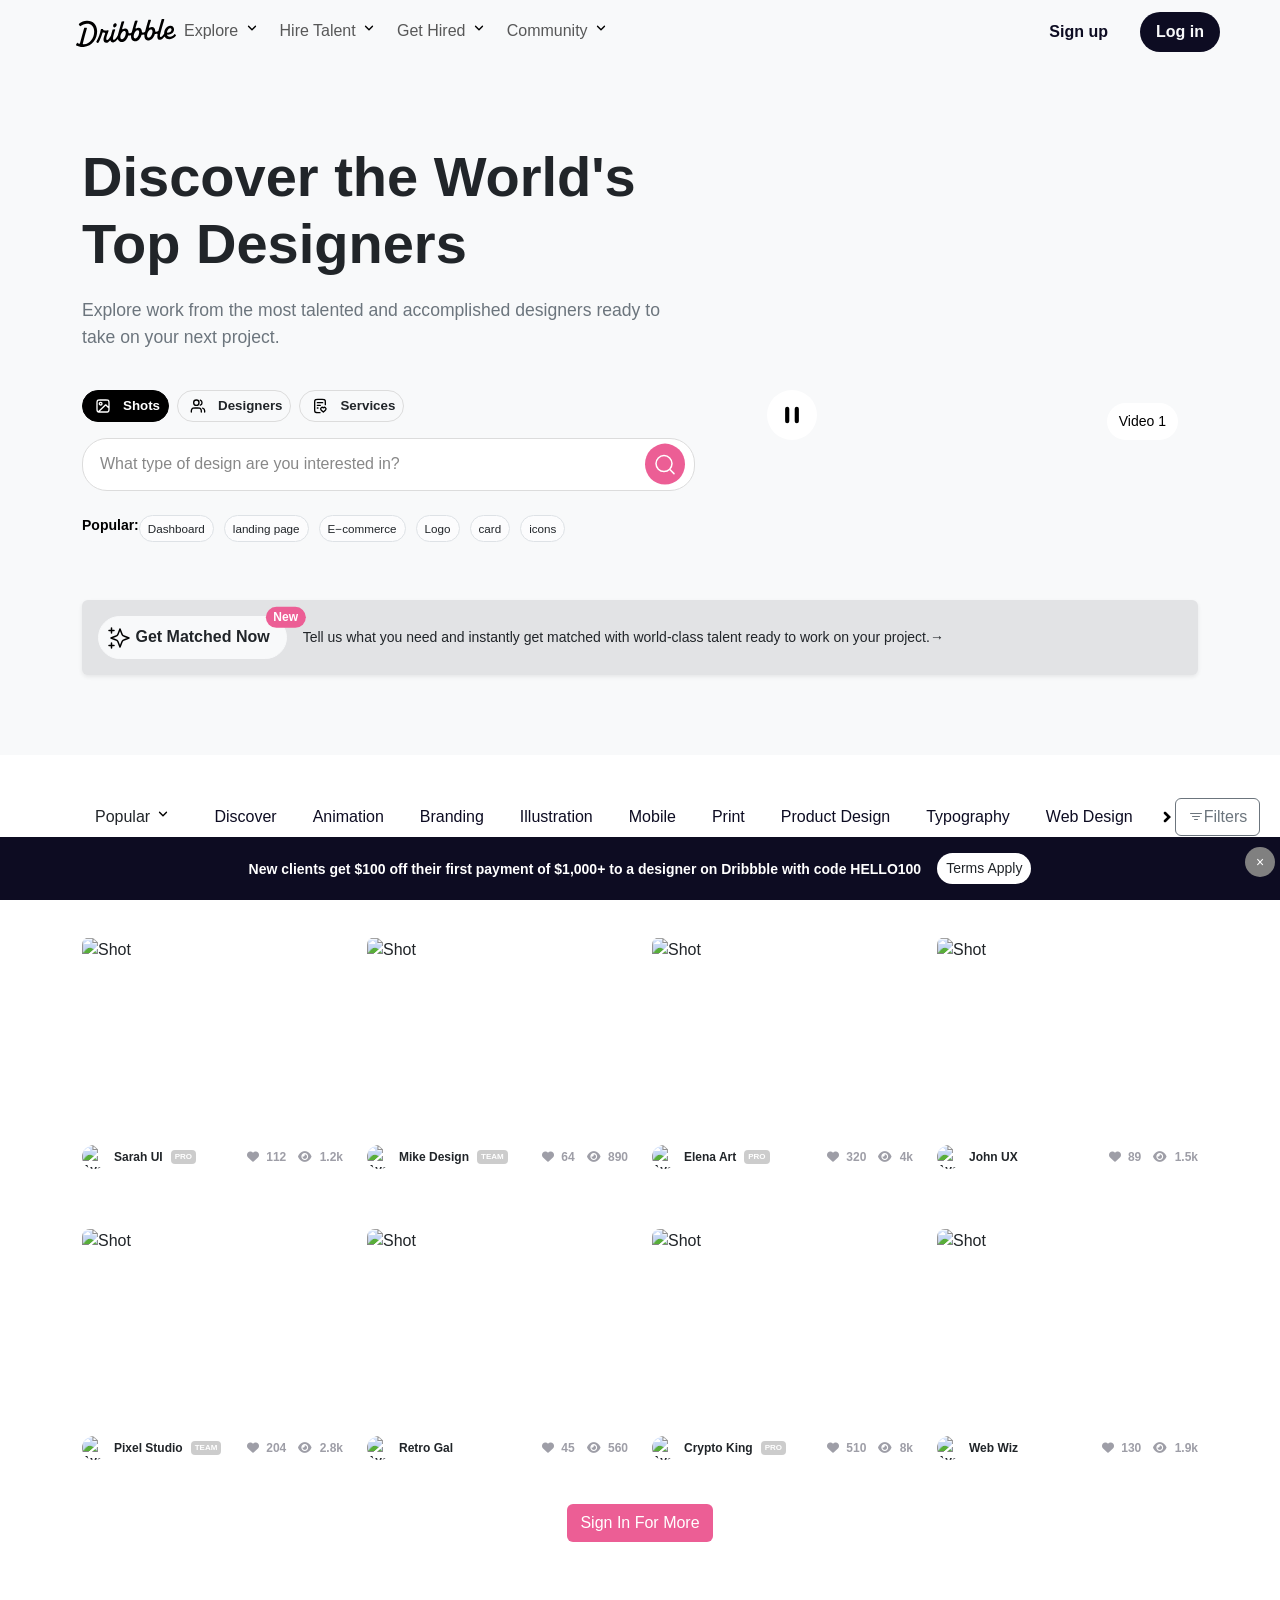
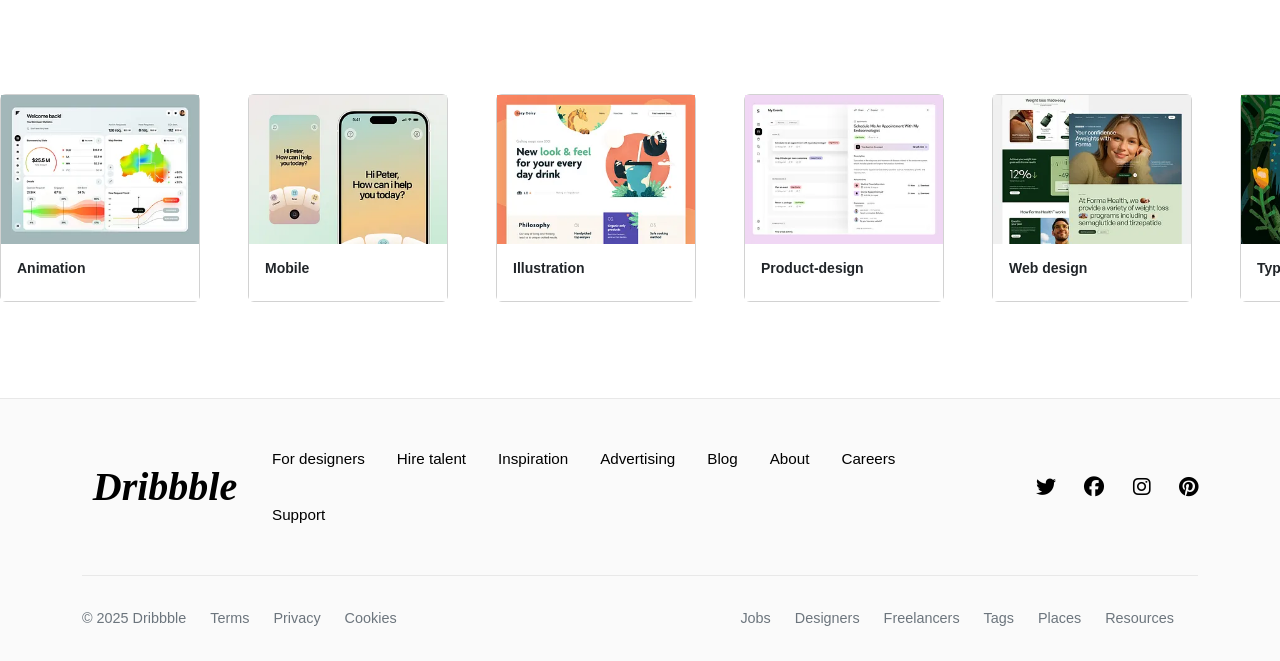
==== index.html @ ab8c2184 "i have edit the search bar make the navbar responsive" ====
<!DOCTYPE html>
<html lang="en">
<head>
    <meta charset="UTF-8">
    <meta name="viewport" content="width=device-width, initial-scale=1.0">
    <title>Faithinator: Dribbble project</title>
    <link href="https://cdn.jsdelivr.net/npm/bootstrap@5.3.2/dist/css/bootstrap.min.css" rel="stylesheet">
    <link rel="stylesheet" href="https://cdnjs.cloudflare.com/ajax/libs/font-awesome/6.5.1/css/all.min.css">
    <link rel="stylesheet" href="style.css">
    <style>
         @media (min-width:1024px){
            .hired-talent{
                width: 700px !important;
                min-width: 700px;
            }
        }
        @media (max-width:1024px){
            .hired-talent{
                width: 700px !important;
                min-width: 700px;
            }
        }

        @media (max-width:769px){
            /* .nav-item.dropdown a:hover .dropdown-menu {
            display: block;
            height: 0.0px;
            padding: 0;
            } */

            /* .hired-talent{
                width: auto !important;
                min-width: 95vw;
                box-shadow: 0 0 0 !important;
                border: none !important;
                background-color: transparent !important;
                display: block !important;
                
            }

            .get-hired{
                width: auto !important;
                min-width: 95vw;
                box-shadow: 0 0 0 !important;
                border: none !important;
                background-color: transparent !important;
                display: block !important;
            }

            .community{
                width: auto !important;
                min-width: 95vw;
                box-shadow: 0 0 0 !important;
                border: none !important;
                background-color: transparent !important;
                display: block !important;
            } */


        }
            

    </style>
</head>
<body>
    <!-- my navbar-->
    <nav class="navbar navbar-expand-lg bg-body-tertiary sticky-top">
        <div class="container-fluid mx-lg-5">
            <button class="navbar-toggler d-lg-none" type="button" data-bs-toggle="collapse" data-bs-target="#navbarScroll" aria-controls="navbarScroll" aria-expanded="false" aria-label="Toggle navigation" style="display: flex; flex-direction: column; justify-content: space-evenly; width: 3rem; height: 3rem;">
            <div style="background-color: black; border: 1px solid black; width:100%; height: 10%;"></div>
            <div style="background-color: black; border: 1px solid black; width:80%; height: 10%;"></div>
            <div style="background-color: black; border: 1px solid black; width:50%; height: 10%;"></div>
            </button>

            <a class="navbar-brand disabled ps-3 me-auto" href="index.html"><img src="images/logo.svg" width="100px" alt="Dribbble"></a>
            <div class="collapse navbar-collapse" id="navbarScroll">
            <ul class="navbar-nav me-auto my-2 my-lg-0 navbar-nav-scroll">
                <li class="nav-item dropdown">
                    <a class="nav-link dropdown-toggle" href="#" role="button" data-bs-toggle="dropdown" aria-expanded="false">
                        Explore
                    </a>
                    <ul class="dropdown-menu p-3">
                        <li class="py-2"><a class="dropdown-item" href="#"><img src="images/scale-up.svg" alt="" loading="lazy" class="me-2">Popular</a></li>
                        <li class="py-2"><a class="dropdown-item" href="#"><img src="images/design-geminilogo.svg" alt="" loading="lazy" class="me-2">New and Noteworthy</a></li>
                        <li><hr class="dropdown-divider mx-auto " width="90%"></li>
                        <li class="py-2"><a class="dropdown-item" href="#">Product Design</a></li>
                        <li class="py-2"><a href="" class="dropdown-item">Web Design</a></li>
                        <li class="py-2"><a href="" class="dropdown-item">Animation</a></li>
                        <li class="py-2"><a href="" class="dropdown-item">Branding</a></li>
                        <li class="py-2"><a href="" class="dropdown-item">Illustration</a></li>
                        <li class="py-2"><a href="" class="dropdown-item">Mobile</a></li>
                        <li class="py-2"><a href="" class="dropdown-item">Typography</a></li>
                        <li class="py-2"><a href="" class="dropdown-item">Paint</a></li>
                    </ul>
                </li>

                <li class="nav-item dropdown">
                    <a class="nav-link dropdown-toggle" href="#" role="button" data-bs-toggle="dropdown" aria-expanded="false">
                        Hire Talent
                    </a>
                    <div class="dropdown-menu w-100 w-lg-700 p-4 shadow-lg border-0 rounded-4 mt-2" style="border-radius: 16px !important;box-shadow: 0 10px 40px rgba(0,0,0,0.10) !important;">
                        <div class="row g-4">
                            <div class="col-12 col-lg-6 btn-div d-flex">
                                <div class="me-3 fs-3"><img src="images/gemini-menubook.svg" alt="" sizes="20px"></div>
                                <div>
                                    <h6 class="fw-semibold mb-1">Start a Project Brief</h6>
                                    <p class="small text-muted mb-0">Get instant talent recommendations</p>
                                </div>
                            </div>
                            <div class="col-12 col-lg-6 btn-div d-flex">
                                <div class="me-3 fs-3"><img src="images/tag.svg" alt="" sizes="20px"></div>
                                <div>
                                    <h6 class="fw-semibold mb-1">Explore Services</h6>
                                    <p class="small text-muted mb-0">Hire quickly with pre-packaged services</p>
                                </div>
                            </div>
                            <div class="col-12 col-lg-6 btn-div d-flex">
                            <div class="me-3 fs-3"><img src="images/search-icon.svg" alt="" sizes="20px"></div>
                                <div>
                                    <h6 class="fw-semibold mb-1">Browse Profiles</h6>
                                    <p class="small text-muted mb-0">Find and message talent directly</p>
                                </div>
                            </div>
                            <div class="col-12 col-lg-6 btn-div d-flex">
                                <div class="me-3 fs-3"><img src="images/pin.svg" alt="" sizes="20px"></div>
                                <div>
                                    <h6 class="fw-semibold mb-1">Post a Full-Time Job</h6>
                                    <p class="small text-muted mb-0">Reach designers looking for roles</p>
                                </div>

                        </div>
                        <hr class="my-3 mx-auto" width="90vw">

                                <div class="small fw-semibold text-black"> 
                                    <img src="images/book.svg" alt="" sizes="12px">
                                    Learn more about hiring work on dribbble <img src="images/" sizes="16px">
                                </div>
                        </div>
                </div>
                </li>

                <li class="nav-item dropdown">
                <a class="nav-link dropdown-toggle" href="#" role="button" data-bs-toggle="dropdown" aria-expanded="false">
                    Get Hired
                </a>
                <div class="dropdown-menu p-4 w-100 w-lg-700 border-0 rounded-4 mt-2" style=" box-shadow: 0 10px 40px rgba(0,0,0,0.10) !important;">
                    <div class="row g-4">
                        <div class="col-12 col-lg-6 d-flex btn-div">
                            <div class="me-3 fs-3"><img src="images/menubook.svg" alt="" sizes="20px"></div>
                            <div>
                                <h6 class="fw-semibold mb-1">Project Brief</h6>
                                <p class="small text-muted mb-0">Browse open client project briefs</p>
                            </div>
                        </div>
                        <div class="col-lg-6 d-none d-lg-flex" style="cursor: pointer;">
                            <span class="">Upgrade to Pro → <br> Advertise with Us →</span>
                        </div>
                        <!-- second line -->
                         <div class="col-12 col-lg-6 d-flex btn-div">
                            <div class="me-3 fs-3"><img src="images/save-plus.svg" alt="" sizes="20px"></div>
                            <div>
                                <h6 class="fw-semibold mb-1">Add a Service</h6>
                                <p class="small text-muted mb-0">Let clients purchase your services</p>
                            </div>
                        </div>
                        <div class="col-6 d-none d-lg-flex">
                        </div>

                        <div class="col-12 col-lg-6 d-flex btn-div">
                            <div class="me-3 fs-3"><img src="images/bag.svg" alt="" sizes="20px"></div>
                            <div>
                                <h6 class="fw-semibold mb-1">Full-Time Jobs</h6>
                                <p class="small text-muted mb-0">
                                Apply to full-time design roles
                                </p>
                            </div>
                        </div>
                        <div class="col-6 d-none d-lg-flex">
                        </div>
                        <div class="col-lg-12 d-flex d-lg-none" style="cursor: pointer;">
                            <span class="">Upgrade to Pro → <br> Advertise with Us →</span>
                        </div>
                        

                    
                        <hr class="my-3">

                                <div class="small fw-semibold text-black"> 
                                    <img src="images/book.svg" alt="" sizes="12px">
                                    Learn more about hiring work on dribbble <img src="images/" sizes="16px">
                                </div>
                        </div>
                </div>
                </li>

                <li class="nav-item dropdown">
                <a class="nav-link dropdown-toggle" href="#" role="button" data-bs-toggle="dropdown" aria-expanded="false">
                    Community
                </a>
                
                <div class="dropdown-menu w-100 w-lg-400 p-4 shadow-lg border-0 rounded-4 mt-2" style="border-radius: 16px !important;box-shadow: 0 10px 40px rgba(0,0,0,0.10) !important;">
                    <div class="row g-4">
                        <div class="col-12 d-flex btn-div btn">
                            <div class="me-3 fs-3"><img src="images/layout-svg.svg" alt="" sizes="20px"></div>
                            <a href="blog.html" class="text-black text-start btn">
                                <h6 class="fw-semibold mb-1">Blog</h6>
                                <p class="small text-muted mb-0">Design inspiration, stories, and tips</p>
                            </a>
                        </div>
                    </div>

                    <div class="row g-4">
                        <div class="col-12 d-flex btn-div btn text-start">
                            <div class="me-3 fs-3"><img src="images/cup-achieve.svg" alt="" sizes="20px"></div>
                            <a href="#" class="text-black text-start btn">
                                <h6 class="fw-semibold mb-1">Playoffs</h6>
                                <p class="small text-muted mb-0">Join creative challenges and show your skills</p>
                            </a>
                        </div>
                    </div>

                    <div class="row g-4">
                        <div class="col-12 d-flex btn-div btn">
                            <div class="me-3 fs-3"><img src="images/question-help.svg" alt="" sizes="20px"></div>
                            <a href="blog.html" class="text-black text-start btn">
                                <h6 class="fw-semibold mb-1">Help Center</h6>
                                <p class="small text-muted mb-0">Get quick answers and learn how to use Dribbble</p>
                            </a>
                        </div>

                        <hr class="my-3">

                                <div class="small fw-semibold text-black"> 
                                   <span>Follow Us </span><img src="images/instagram.svg" width="20px" class="mx-2 cursol"> <img src="images/x-logo.svg" width="20px" class="mx-2 cursol"> <img src="images/pinterest.svg" width="20px" class="mx-2 cursol"> <img src="images/youtube-logo.svg" width="20px" class="mx-2 cursol"> <img src="images/tiktok.svg" alt="" width="20px" class="mx-2 cursol"> <img src="images/trend-icon.svg" alt="" width="20px" class="mx-2 cursol">
                                </div>
                        </div>
                    </div>


                </div>


                </li>
            </ul>


            <div class="d-flex ms-auto align-items-center gap-3 mt-3 mt-lg-0">
                <a href="signup.html" class="btn-signup px-3 py-2 text-decoration-none d-none d-md-block rounded-pill">Sign&nbsp;up</a>
                <a href="signin.html" class="btn-login text-light px-3 py-2 text-decoration-none rounded-pill">Log&nbsp;in</a>
             </div>
            </div>
            
            
            
        </div>
    </nav>


        <section class="hero-section container-fluid mb-4">
        <div class="container">
            <div class="row align-items-center">
                <div class="col-lg-7 hero-left">
                    <h1 class="hero-title text-center text-lg-start">Discover the World's Top Designers</h1>
                    <p class="hero-subtitle text-center text-lg-start">Explore work from the most talented and accomplished designers ready to take on your next project.</p>

                    <input type="radio" name="tab" id="shots" checked>
                    <input type="radio" name="tab" id="designers">
                    <input type="radio" name="tab" id="services">

                    <div class="tabs d-flex justify-content-center justify-content-lg-start gap-2 mb-3">
                        <label for="shots" class="rounded-pill d-flex gap-2">
                            <img src="images/image-default.svg" alt="" width="16px" class="my-auto mx-1 ">
                            Shots
                        </label>

                        <label for="designers" class="rounded-pill d-flex gap-2">
                            <img src="images/people-2people.svg" alt="" width="16px" class="my-auto mx-1">
                            Designers
                        </label>

                        <label for="services" class="rounded-pill d-flex gap-2">
                            <img src="images/menubook-love.svg" alt="" width="16px" class="my-auto mx-1">
                            Services
                        </label>
                    </div>

                    <div class="search-box w-100 mb-4">
                        <input type="text" id="mainInput">
                        <span class="fake-placeholder"></span>
                        <button class="search-btn p-2 rounded-circle">
                            <img src="images/search-icon.svg" alt="">
                        </button>
                    </div>
                    
                    <div class="subtexts w-100" style="overflow: hidden; ">
                        <div class="sub shots-sub"><b class="fw-bold text-black">Popular: </b> 
                            <span class="px-1 px-lg-2 py-1 bg-light-subtle rounded-pill text-dark border border-black-subtle" style="margin-right: 10px; font-size: small; font-weight: 300;">Dashboard </span> 
                            <span class="px-1 px-lg-2 py-1 bg-light-subtle rounded-pill text-dark border border-black-subtle" style="margin-right: 10px; font-size: small; font-weight: 300;"> landing&nbsp;page </span> 
                            <span class="d-flex px-1 px-lg-2 py-1 bg-light-subtle rounded-pill text-dark border border-black-subtle" style="margin-right: 10px; font-size: small; font-weight: 300;"> E&minus;commerce </span> 
                            <span class="px-1 px-lg-2 py-1 bg-light-subtle rounded-pill text-dark border border-black-subtle" style="margin-right: 10px; font-size: small; font-weight: 300;"> Logo </span>
                            <span class="px-1 px-lg-2 py-1 bg-light-subtle rounded-pill text-dark border border-black-subtle" style="margin-right: 10px; font-size: small; font-weight: 300;"> card </span>
                            <span class="px-1 px-lg-2 py-1 bg-light-subtle rounded-pill text-dark border border-black-subtle" style="margin-right: 10px; font-size: small; font-weight: 300;"> icons </span>
                        </div>
                        <div class="sub designers-sub"><b class="fw-bold text-black">Popular: </b>
                            <span class="px-1 px-lg-2 py-1 bg-light-subtle rounded-pill text-dark border border-black-subtle" style=" font-size: small; font-weight: 300; margin-right: 5px;"> app&nbsp;design </span>
                            <span class="px-1 px-lg-2 py-1 bg-light-subtle rounded-pill text-dark border border-black-subtle" style=" font-size: small; font-weight: 300; margin-right: 5px;">landing&nbsp;page</span> 
                            <span class="px-1 px-lg-2 py-1 bg-light-subtle rounded-pill text-dark border border-black-subtle" style=" font-size: small; font-weight: 300; margin-right: 5px;"> Web&nbsp;design </span> 
                            <span class="px-1 px-lg-2 py-1 bg-light-subtle rounded-pill text-dark border border-black-subtle" style=" font-size: small; font-weight: 300; margin-right: 5px;">Dashboard </span>
                            <span class="px-1 px-lg-2 py-1 bg-light-subtle rounded-pill text-dark border border-black-subtle" style=" font-size: small; font-weight: 300; margin-right: 5px;"> Logo&nbsp;Design </span>    
                        </div>
                        <div class="sub services-sub"><b class="fw-bold text-black">Popular: </b> 
                            <span class="px-1 px-lg-2 py-1 bg-light-subtle rounded-pill text-dark border border-black-subtle" style="margin-right: 10px; font-size: small; font-weight: 300;">Branding </span> 
                            <span class="px-1 px-lg2 py-1 bg-light-subtle rounded-pill text-dark border border-black-subtle" style="margin-right: 10px; font-size: small; font-weight: 300;"> Web&nbsp;Design </span> 
                            <span class="px-1 px-lg-2 py-1 bg-light-subtle rounded-pill text-dark border border-black-subtle" style="margin-right: 10px; font-size: small; font-weight: 300;"> Logo </span>  
                            <span class="px-1 px-lg-2 py-1 bg-light-subtle rounded-pill text-dark border border-black-subtle" style="margin-right: 10px; font-size: small; font-weight: 300;"> UI/UX </span> 
                        </div>
                    </div>
                    

                    
                </div>

                <div class="col-lg-5 d-none d-lg-block">
                    <div class="carousel slide" data-bs-ride="carousel">


                        <!-- Carousel Items -->
                        <div class="carousel-inner rounded-4">

                            <!-- VIDEO 1 -->
                            <div class="carousel-item active">
                            <video class="d-block w-100" muted autoplay loop>
                                <source src="videos/hero-video.mp4" type="video/mp4">
                            </video>
                            <div class="video-controls">
                                <img src="images/pause.svg" alt="pause" class="pause-icon">
                            </div>
                            <div class="video-label">Video 1</div>
                            </div>

                            <!-- VIDEO 2 -->
                            <div class="carousel-item">
                            <video class="d-block w-100" muted autoplay loop>
                                <source src="videos/hero-videos we-grow.mp4" type="video/mp4">
                            </video>
                            <div class="video-controls">
                                <img src="images/pause.svg" alt="pause" class="pause-icon">
                            </div>
                            <div class="video-label"><img src="images/book.svg" width="20px" class="p-2 rounded-circle bg-blue" >We&nbsp;Grow</div>
                            </div>
 
                            <!-- VIDEO 3 -->
                            <div class="carousel-item">
                            <video class="d-block w-100" muted autoplay loop>
                                <source src="videos/hero-video car.mp4" type="video/mp4">
                            </video>
                            <div class="video-controls">
                                <img src="images/pause.svg" alt="pause" class="pause-icon">
                            </div>
                            <div class="video-label">Video 3</div>
                            </div>

                            <!-- VIDEO 4 -->
                            <div class="carousel-item">
                            <video class="d-block w-100" muted autoplay loop>
                                <source src="videos/hero-videos rare -R & D.mp4" type="video/mp4">
                            </video>
                            <div class="video-controls">
                                <img src="images/pause.svg" alt="pause" class="pause-icon">
                            </div>
                            <div class="video-label">Video 4</div>
                            </div>

                            <!-- VIDEO 5 -->
                            <div class="carousel-item">
                            <video class="d-block w-100" muted autoplay loop>
                                <source src="videos/hero-videos nikita bauer.mp4" type="video/mp4">
                            </video>
                            <div class="video-controls">
                                <img src="images/pause.svg" alt="pause" class="pause-icon">
                            </div>
                            <div class="video-label">Video 5</div>
                            </div>

                            <!-- VIDEO 6 -->
                            <div class="carousel-item">
                            <video class="d-block w-100" muted autoplay loop>
                                <source src="videos/hero-videos kat manor-10.mp4" type="video/mp4">
                            </video>
                            <div class="video-controls">
                                <img src="images/pause.svg" alt="pause" class="pause-icon">
                            </div>
                            <div class="video-label">Video 6</div>
                            </div>

                            <!-- VIDEO 7 -->
                            <div class="carousel-item">
                            <video class="d-block w-100" muted autoplay loop>
                                <source src="videos/hero-videos ivan ermakov.mp4" type="video/mp4">
                            </video>
                             <div class="video-controls">
                                <img src="images/pause.svg" alt="pause" class="pause-icon">
                            </div>
                            <div class="video-label">Video 7</div>
                            </div>

                            <!-- VIDEO 8 -->
                            <div class="carousel-item">
                            <video class="d-block w-100" muted autoplay loop>
                                <source src="videos/hero-videos Digcy.mp4" type="video/mp4">
                            </video>
                             <div class="video-controls">
                                <img src="images/pause.svg" alt="pause" class="pause-icon">
                            </div>
                            <div class="video-label">Video 8</div>
                            </div>

                            <!-- VIDEO 9 -->
                            <div class="carousel-item">
                            <video class="d-block w-100" muted autoplay loop>
                                <source src="videos/hero-videos ceborska.mp4" type="video/mp4">
                            </video>
                             <div class="video-controls">
                                <img src="images/pause.svg" alt="pause" class="pause-icon">
                            </div>
                            <div class="video-label">Video 9</div>
                            </div>

                            <!-- VIDEO 10 -->
                            <div class="carousel-item">
                            <video class="d-block w-100" muted autoplay loop>
                                <source src="videos/hero-videos andrill pryvedenets.mp4" type="video/mp4">
                            </video>
                            <div class="video-controls">
                                <img src="images/pause.svg" alt="pause" class="pause-icon">
                            </div>
                            <div class="video-label">Video 10</div>
                            </div>

                            <!-- VIDEO 11 -->
                            <div class="carousel-item">
                            <video class="d-block w-100" muted autoplay loop>
                                <source src="videos/hero-video 9.mp4" type="video/mp4">
                            </video>
                            <div class="video-controls">
                                <img src="images/pause.svg" alt="pause" class="pause-icon">
                            </div>
                            <div class="video-label">Video 11</div>
                            </div>

                        </div>

                    </div>

                </div>
            </div>

            <div class="w-100">
                <div class="p-3 shadow-sm bg-secondary-subtle rounded align-items-center d-lg-flex mt-5">
                    <div>
                        <button class="position-relative btn btn-light rounded-5 p-2 me-3">
                            <span class="fw-bold me-2 text-dark"><img src="images/design-geminilogo.svg" alt="" sizes="20px"> Get Matched Now 
                                <span class="position-absolute top-0 start-100 translate-middle badge rounded-pill bg-pink">
                                    New 
                                    <span class="visually-hidden">unread messages</span> 
                                    </span>
                                </span>
                        
                        </button>
                    </div>
                    <span class="Text-muted small">Tell us what you need and instantly get matched with world-class talent ready to work on your project.→</span>

                </div>
            </div>
        </div>
    </section>

<section class="filter-nav py-3 bg-white border-bottom sticky-filter container-fluid">
        <div class="container">
            <div class="d-flex justify-content-between align-items-center">
                <div class="d-flex gap-3 align-items-center w-100">
                    <div class="dropdown">
                        <button class="btn text-dark text-decoration-none dropdown-toggle"  type="button" data-bs-toggle="dropdown">
                            Popular
                        </button>
                        <ul class="dropdown-menu">
                            <li><a class="dropdown-item text-black bg-secondary-subtle" href="#">Popular</a></li>
                            <li><a class="dropdown-item text-black bg-none" href="#">New & Noteworthy</a></li>
                        </ul>
                    </div>
                    <div class=".nav-link-filter-group overflow-auto d-none d-lg-flex gap-3" style="min-width: 70%; max-width: 90%;">
                    <a href="#" class="nav-link-filter active">Discover</a>
                    <a href="#" class="nav-link-filter">Animation</a>
                    <a href="#" class="nav-link-filter">Branding</a>
                    <a href="#" class="nav-link-filter">Illustration</a>
                    <a href="#" class="nav-link-filter">Mobile</a>
                    <a href="#" class="nav-link-filter">Print</a>
                    <a href="#" class="nav-link-filter">Product&nbsp;Design</a>
                    <a href="#" class="nav-link-filter">Typography</a>
                    <a href="#" class="nav-link-filter">Web&nbsp;Design</a>
                    </div>
                    <img src="images/right-angle.svg" alt="" width="16px" class="my-auto d-none d-lg-block">
                </div>
                <button class="btn btn-outline-secondary d-flex my-auto align-items-center">
                    <svg width="16" height="16" fill="currentColor" viewBox="0 0 16 16">
                        <path d="M6 10.5a.5.5 0 0 1 .5-.5h3a.5.5 0 0 1 0 1h-3a.5.5 0 0 1-.5-.5zm-2-3a.5.5 0 0 1 .5-.5h7a.5.5 0 0 1 0 1h-7a.5.5 0 0 1-.5-.5zm-2-3a.5.5 0 0 1 .5-.5h11a.5.5 0 0 1 0 1h-11a.5.5 0 0 1-.5-.5z"/>
                    </svg>
                    Filters
                </button>
            </div>
            <div class="d-flex w-100 align-items-center justify-content-center">
                <div class="nav-link-filter-group d-flex d-lg-none gap-3 position-relative" style="width: 100%; min-width: 90%;">
                    <a href="#" class="nav-link-filter active">Discover</a>
                    <a href="#" class="nav-link-filter">Animation</a>
                    <a href="#" class="nav-link-filter">Branding</a>
                    <a href="#" class="nav-link-filter">Illustration</a>
                    <a href="#" class="nav-link-filter">Mobile</a>
                    <a href="#" class="nav-link-filter">Print</a>
                    <a href="#" class="nav-link-filter">Product&nbsp;Design</a>
                    <a href="#" class="nav-link-filter">Typography</a>
                    <a href="#" class="nav-link-filter">Web&nbsp;Design</a>
                </div>
                <img src="images/right-angle.svg" alt="" width="16px" class="my-auto d-lg-none position-absolute ps-2 py-1" style="left: 85%; backdrop-filter: blur(4px);">
            </div>
        </div>
    </section>

    <input type="radio" name="cancel" id="cancel" class="d-none">

    <section class="promo-banner">
        <div class="w-100 py-3 text-white position-relative">
            <div class="container ">
                <div class="d-lg-flex justify-content-center gap-3 align-items-center">
                    <div><small>New clients get $100 off their first payment of $1,000+ to a designer on Dribbble with code HELLO100</small></div>
                    <div href="#" class="btn btn-sm btn-white mt-2 mt-lg-0 rounded-pill">Terms Apply</div>
                    <label for="cancel" class="btn btn-sm btn-link text-white text-decoration-none py-1 px-1 text-center position-absolute rounded-circle" style="top: 10px; width: 30px; height: 30px;  right: 5px; background-color: grey;">&times;</label >
                </div>
            </div>
        </div>
    </section>


    <section class="design-grid py-5">
        <div class="container">
            <div class="row g-4 my-2">

                <div class="col-12 col-md-6 col-lg-4 col-xl-3 shot-card">
                <div class="shot-thumbnail">
                    <img src="https://images.unsplash.com/photo-1626785774573-4b799314346d?w=800&auto=format&fit=crop&q=60" alt="Shot">
                    <div class="shot-overlay">
                        <div class="overlay-content">
                            <span class="shot-title">
                                Neumorphic Dashboard
                             </span>
                            <div class="overlay-actions">
                                <button title="Save">
                                    <img class="save-card" src="images/save-pinterest.svg" style="width: 17px; height: 17px;">
                                </button>
                                <button title="Like">
                                    <i class="fas fa-heart"></i>
                                </button>
                            </div>
                        </div>
                    </div>
                </div>
                <div class="shot-meta">
                    <div class="user-profile">
                        <img src="https://randomuser.me/api/portraits/women/44.jpg" alt="Avatar">
                        <span>Sarah UI</span>
                        <span class="badge-pro">PRO</span>
                    </div>
                    <div class="shot-stats">
                        <div><i class="fas fa-heart"></i> 112</div>
                        <div><i class="fas fa-eye"></i> 1.2k</div>
                    </div>
                </div>
            </div>

            <div class="col-12 col-md-6 col-lg-4 col-xl-3 shot-card">
                <div class="shot-thumbnail">
                    <img src="https://images.unsplash.com/photo-1551288049-bebda4e38f71?w=800&auto=format&fit=crop&q=60" alt="Shot">
                    <div class="shot-overlay">
                        <div class="overlay-content">
                            <span class="shot-title">Finance App Dark Mode</span>
                            <div class="overlay-actions">
                                <button><img class="save-card" src="images/save-pinterest.svg" style="width: 17px; height: 17px;"></i></button>
                                <button><i class="fas fa-heart"></i></button>
                            </div>
                        </div>
                    </div>
                </div>
                <div class="shot-meta">
                    <div class="user-profile">
                        <img src="https://randomuser.me/api/portraits/men/32.jpg" alt="Avatar">
                        <span>Mike Design</span>
                        <span class="badge-team">TEAM</span>
                    </div>
                    <div class="shot-stats">
                        <div><i class="fas fa-heart"></i> 64</div>
                        <div><i class="fas fa-eye"></i> 890</div>
                    </div>
                </div>
            </div>

            <div class="col-12 col-md-6 col-lg-4 col-xl-3 shot-card">
                <div class="shot-thumbnail">
                    <img src="https://images.unsplash.com/photo-1618005182384-a83a8bd57fbe?w=800&auto=format&fit=crop&q=60" alt="Shot">
                    <div class="shot-overlay">
                        <div class="overlay-content">
                            <span class="shot-title">Abstract 3D Art</span>
                            <div class="overlay-actions">
                                <button><img class="save-card" src="images/save-pinterest.svg" style="width: 17px; height: 17px;"></i></button>
                                <button><i class="fas fa-heart"></i></button>
                            </div>
                        </div>
                    </div>
                </div>
                <div class="shot-meta">
                    <div class="user-profile">
                        <img src="https://randomuser.me/api/portraits/women/68.jpg" alt="Avatar">
                        <span>Elena Art</span>
                        <span class="badge-pro">PRO</span>
                    </div>
                    <div class="shot-stats">
                        <div><i class="fas fa-heart"></i> 320</div>
                        <div><i class="fas fa-eye"></i> 4k</div>
                    </div>
                </div>
            </div>

            <div class="col-12 col-md-6 col-lg-4 col-xl-3 shot-card">
                <div class="shot-thumbnail">
                    <img src="https://images.unsplash.com/photo-1581291518633-83b4ebd1d83e?w=800&auto=format&fit=crop&q=60" alt="Shot">
                    <div class="shot-overlay">
                        <div class="overlay-content">
                            <span class="shot-title">Educational Platform</span>
                            <div class="overlay-actions">
                                <button><img class="save-card" src="images/save-pinterest.svg" style="width: 17px; height: 17px;"></i></button>
                                <button><i class="fas fa-heart"></i></button>
                            </div>
                        </div>
                    </div>
                </div>
                <div class="shot-meta">
                    <div class="user-profile">
                        <img src="https://randomuser.me/api/portraits/men/11.jpg" alt="Avatar">
                        <span>John UX</span>
                    </div>
                    <div class="shot-stats">
                        <div><i class="fas fa-heart"></i> 89</div>
                        <div><i class="fas fa-eye"></i> 1.5k</div>
                    </div>
                </div>
            </div>

             <div class="col-12 col-md-6 col-lg-4 col-xl-3 shot-card">
                <div class="shot-thumbnail">
                    <img src="https://images.unsplash.com/photo-1616469829941-c7200edec809?w=800&auto=format&fit=crop&q=60" alt="Shot">
                    <div class="shot-overlay">
                        <div class="overlay-content">
                            <span class="shot-title">SaaS Landing Page</span>
                            <div class="overlay-actions">
                                <button><img class="save-card" src="images/save-pinterest.svg" style="width: 17px; height: 17px;"></i></button>
                                <button><i class="fas fa-heart"></i></button>
                            </div>
                        </div>
                    </div>
                </div>
                <div class="shot-meta">
                    <div class="user-profile">
                        <img src="https://randomuser.me/api/portraits/men/45.jpg" alt="Avatar">
                        <span>Pixel Studio</span>
                        <span class="badge-team">TEAM</span>
                    </div>
                    <div class="shot-stats">
                        <div><i class="fas fa-heart"></i> 204</div>
                        <div><i class="fas fa-eye"></i> 2.8k</div>
                    </div>
                </div>
            </div>

            <div class="col-12 col-md-6 col-lg-4 col-xl-3 shot-card">
                <div class="shot-thumbnail">
                    <img src="https://images.unsplash.com/photo-1550745165-9bc0b252726f?w=800&auto=format&fit=crop&q=60" alt="Shot">
                    <div class="shot-overlay">
                        <div class="overlay-content">
                            <span class="shot-title">Retro Game UI</span>
                            <div class="overlay-actions">
                                <button><img class="save-card" src="images/save-pinterest.svg" style="width: 17px; height: 17px;"></i></button>
                                <button><i class="fas fa-heart"></i></button>
                            </div>
                        </div>
                    </div>
                </div>
                <div class="shot-meta">
                    <div class="user-profile">
                        <img src="https://randomuser.me/api/portraits/women/33.jpg" alt="Avatar">
                        <span>Retro Gal</span>
                    </div>
                    <div class="shot-stats">
                        <div><i class="fas fa-heart"></i> 45</div>
                        <div><i class="fas fa-eye"></i> 560</div>
                    </div>
                </div>
            </div>

            <div class="col-12 col-md-6 col-lg-4 col-xl-3 shot-card">
                <div class="shot-thumbnail">
                    <img src="https://images.unsplash.com/photo-1563206767-5b1d9786f60b?w=800&auto=format&fit=crop&q=60" alt="Shot">
                    <div class="shot-overlay">
                        <div class="overlay-content">
                            <span class="shot-title">Crypto Wallet</span>
                            <div class="overlay-actions">
                                <button><img class="save-card" src="images/save-pinterest.svg" style="width: 17px; height: 17px;"></i></button>
                                <button><i class="fas fa-heart"></i></button>
                            </div>
                        </div>
                    </div>
                </div>
                <div class="shot-meta">
                    <div class="user-profile">
                        <img src="https://randomuser.me/api/portraits/men/88.jpg" alt="Avatar">
                        <span>Crypto King</span>
                        <span class="badge-pro">PRO</span>
                    </div>
                    <div class="shot-stats">
                        <div><i class="fas fa-heart"></i> 510</div>
                        <div><i class="fas fa-eye"></i> 8k</div>
                    </div>
                </div>
            </div>

            <div class="col-12 col-md-6 col-lg-4 col-xl-3 shot-card">
                <div class="shot-thumbnail">
                    <img src="https://images.unsplash.com/photo-1519389950473-47ba0277781c?w=800&auto=format&fit=crop&q=60" alt="Shot">
                    <div class="shot-overlay">
                        <div class="overlay-content">
                            <span class="shot-title">Modern Agency Site</span>
                            <div class="overlay-actions">
                                <button><img class="save-card" src="images/save-pinterest.svg" style="width: 17px; height: 17px;"></i></button>
                                <button><i class="fas fa-heart"></i></button>
                            </div>
                        </div>
                    </div>
                </div>
                <div class="shot-meta">
                    <div class="user-profile">
                        <img src="https://randomuser.me/api/portraits/women/12.jpg" alt="Avatar">
                        <span>Web Wiz</span>
                    </div>
                    <div class="shot-stats">
                        <div><i class="fas fa-heart"></i> 130</div>
                        <div><i class="fas fa-eye"></i> 1.9k</div>
                    </div>
                </div>
            </div>
                
            </div>
            
           <button class="more-btn btn mx-auto d-block btn-pink  my-2">Sign In For More</button>
        </div>
    </section>


    <section class="marquee-images-animation w-100 my-5 py-5" style="overflow: visible;">
        <div class="marquee-container  d-flex  w-100 h-auto" style="overflow-y: visible;">
            <div class="marquee-track d-flex gap-5 ">
                <div class="card bg-white position-relative" style="overflow-y: visible;">
                   <img class="" src="images/slide animation-img/animation.jpeg" alt="">
                   <div class="card-body bg-white ">
                    <h5 class="card-title">Animation</h5>
                   </div>
                </div>

                <div class="card">
                   <img src="images/slide animation-img/mobile.jpeg" alt="">
                   <div class="card-body bg-white ">
                    <h5 class="card-title">Mobile</h5>
                   </div>
                </div>

                <div class="card">
                   <img src="images/slide animation-img/illustration.jpeg" alt="">
                   <div class="card-body bg-white ">
                    <h5 class="card-title">Illustration</h5>
                   </div>
                </div>
                <div class="card">
                    <img src="images/slide animation-img/product-design.jpeg" alt="">
                    <div class="card-body bg-white ">
                    <h5 class="card-title">Product-design</h5>
                   </div>
                </div>

                <div class="card">
                    <img src="images/slide animation-img/web-Design.jpeg" alt="">
                    <div class="card-body bg-white ">
                    <h5 class="card-title">Web design</h5>
                   </div>
                </div>
                <div class="card">
                    <img src="images/slide animation-img/typography.jpeg" alt="">
                    <div class="card-body bg-white ">
                    <h5 class="card-title">Typography</h5>
                   </div>
                </div>
                <div class="card">
                    <img src="images/slide animation-img/branding.jpeg" alt="">
                    <div class="card-body bg-white ">
                    <h5 class="card-title">Branding</h5>
                   </div>
                </div>
                <div class="card">
                    <img src="images/slide animation-img/paint.jpeg" alt="">
                    <div class="card-body bg-white ">
                    <h5 class="card-title">Paint</h5>
                   </div>
                </div>
            </div>

            <div aria-hidden class="marquee-track d-flex gap-5 mx-5">
                <div class="card  position-relative">
                   <img class="" src="images/slide animation-img/animation.jpeg" alt="">
                   <div class="card-body bg-white">
                    <h5 class="card-title">Animation</h5>
                   </div>
                </div>

                <div class="card">
                   <img src="images/slide animation-img/mobile.jpeg" alt="">
                   <div class="card-body bg-white ">
                    <h5 class="card-title">Mobile</h5>
                   </div>
                </div>

                <div class="card">
                   <img src="images/slide animation-img/illustration.jpeg" alt="">
                   <div class="card-body bg-white ">
                    <h5 class="card-title">Illustration</h5>
                   </div>
                </div>
                <div class="card">
                    <img src="images/slide animation-img/product-design.jpeg" alt="">
                    <div class="card-body bg-white ">
                    <h5 class="card-title">Product-design</h5>
                   </div>
                </div>

                <div class="card">
                    <img src="images/slide animation-img/web-Design.jpeg" alt="">
                    <div class="card-body bg-white ">
                    <h5 class="card-title">Web design</h5>
                   </div>
                </div>
                <div class="card">
                    <img src="images/slide animation-img/typography.jpeg" alt="">
                    <div class="card-body bg-white ">
                    <h5 class="card-title">Typography</h5>
                   </div>
                </div>
                <div class="card">
                    <img src="images/slide animation-img/branding.jpeg" alt="">
                    <div class="card-body bg-white ">
                    <h5 class="card-title">Branding</h5>
                   </div>
                </div>
                <div class="card">
                    <img src="images/slide animation-img/paint.jpeg" alt="">
                    <div class="card-body bg-white ">
                    <h5 class="card-title">Paint</h5>
                   </div>
                </div>
            </div>
        </div>
    </section>

    
<footer>
        <div class="container">
            
            <div class="row d-flex align-items-center justify-content-center text-center mb-4">
                <div class="col-lg-2 col-md-12 mb-3 mb-lg-0">
                    <a href="#" class="footer-logo ">Dribbble</a>
                </div>
                <div class="col-lg-7 col-md-12 mb-3 mb-lg-0">
                    <ul class="footer-nav">
                        <li><a href="#">For designers</a></li>
                        <li><a href="#">Hire talent</a></li>
                        <li><a href="#">Inspiration</a></li>
                        <li><a href="#">Advertising</a></li>
                        <li><a href="#">Blog</a></li>
                        <li><a href="#">About</a></li>
                        <li><a href="#">Careers</a></li>
                        <li><a href="#">Support</a></li>
                    </ul>
                </div>
                <div class="col-lg-3 col-md-12">
                    <div class="social-icons text-lg-end">
                        <a href="#"><i class="fab fa-twitter"></i></a>
                        <a href="#"><i class="fab fa-facebook"></i></a>
                        <a href="#"><i class="fab fa-instagram"></i></a>
                        <a href="#"><i class="fab fa-pinterest"></i></a>
                    </div>
                </div>
            </div>
            
            <div class="footer-bottom">
                <div class="row align-items-center">
                    <div class="col-lg-6 col-md-12 mb-3 mb-lg-0">
                        <div class="d-flex flex-wrap">
                            <span>&COPY; 2025 Dribbble</span>
                            <a href="#">Terms</a>
                            <a href="#">Privacy</a>
                            <a href="#">Cookies</a>
                        </div>
                    </div>
                    <div class="col-lg-6 col-md-12">
                        <div class="d-flex flex-wrap justify-content-lg-end">
                            <a href="#">Jobs</a>
                            <a href="#">Designers</a>
                            <a href="#">Freelancers</a>
                            <a href="#">Tags</a>
                            <a href="#">Places</a>
                            <a href="#">Resources</a>
                        </div>
                    </div>
                </div>
            </div>
        </div>
    </footer>


    <script src="https://cdn.jsdelivr.net/npm/bootstrap@5.3.2/dist/js/bootstrap.bundle.min.js" integrity="sha384-C6RzsynM9kWDrMNeT87bh95OGNyZPhcTNXj1NW7RuBCsyN/o0jlpcV8Qyq46cDfL" crossorigin="anonymous"></script>
</body>
</html>
---- style.css ----
body{
    font-family: -apple-system, BlinkMacSystemFont, "Segoe UI", Roboto, "Helvetica Neue", Arial, sans-serif;
    background-color: white;
    overflow-x: hidden;
}

.dropdown-toggle::after {
    display: inline-block;
    margin-left: -0.2em;
    vertical-align: middle;
    border: none;
    content: url('images/prime--angle-down.svg');
}

@media (min-width:1024px) {
        /* h3{
          font-size: 28px !important;
        }

        h5{
          font-size: medium;
        } */

        .w-lg-700{
          min-width: 700px !important;
        }

        .w-lg-400{
          min-width: 400px !important;
        }
      }

      @media (max-width:1024px) {
        .dropdown-menu{
          box-shadow:none !important;
        }
      }

.cursol{
    cursor: pointer;
}


.nav-item.dropdown a:hover .dropdown-menu {
    display: block;
}

.navbar .dropdown-menu {
    margin-top: 0;  
}

.btn-div{
    padding-top: 5px;
    padding-bottom: 5px;
}

.btn-div:hover{
    background-color: #d7d7d7;
    color: black;
    border-radius: 20px;
}


.btn-signup{
    color: #0D0C22;
    font-weight: bold;
}

.btn-signup:hover{
    color: #3D3D4E;
}

.btn-login{
    background-color: #0D0C22;
    font-weight: bold;
}

.navbar-toggler{
    border: none;
    outline: none;
}


.btn-login:hover{
    background-color: #3D3D4E;
}

.hero-section{
    font-family: Arial, sans-serif;
    background-color: #f8f9fa;
    padding: 80px 0;
}



.hero-left {
    padding-right: 40px;
}

.hero-title {
    font-size: 3.5rem;
    font-weight: bold;
    color: #212529;
    margin-bottom: 20px;
}

    .hero-subtitle {
    font-size: 1.1rem;
    color: #6c757d;
    margin-bottom: 40px;
}

/* Hide radio buttons */
input[name="tab"] {
    display: none;
}

/* Tab styling */

.tabs{
    flex-wrap: wrap;
}
.tabs label {
    padding: 5px 8px;
    font-size: smaller;
    font-weight: bold;
    border: 1px solid #dcdcdc;
    cursor: pointer;
    transition: 0.3s;
    
}

#shots:checked ~ .tabs label[for="shots"],
#designers:checked ~ .tabs label[for="designers"],
#services:checked ~ .tabs label[for="services"] {
    background: white;
    color: black;
    border-color: white;
    filter: invert(1);
}

/* Search box */
.search-box {
    position: relative;
    max-width: 650px;
}

#mainInput {
    width: 100%;
    padding: 14px 18px;
    border-radius: 25px;
    border: 1px solid #dcdcdc;
    font-size: 15px;
}

/* Fake placeholder */
.fake-placeholder {
    position: absolute;
    top: 14px;
    left: 18px;
    color: #888;
    pointer-events: none;
    transition: .3s;
}

#mainInput:focus ~ .fake-placeholder{
    display: none;
}

#mainInput:blank ~ .fake-placeholder::after{
    display: block;
}

.fake-placeholder::after {
    content: "What type of design are you interested in?";
}

#designers:checked ~ .search-box .fake-placeholder::after {
    content: "What type of designer do you need?";
}

#services:checked ~ .search-box .fake-placeholder::after {
    content: "What do you need designed?";
}

.sub {
    display: none;
    font-size: 14px;
    color: #666;
    margin-bottom: 10px; 
    flex-wrap: nowrap;
}

.sub span{
    font-size: smaller !important;
    display: flex;
    flex-wrap: nowrap;  
}



#shots:checked ~ .subtexts .shots-sub {
    display: flex;
}

#designers:checked ~ .subtexts .designers-sub {
    display: flex;
}

#services:checked ~ .subtexts .services-sub {
    display: flex;
}

.search-btn {
    position: absolute;
    right: 10px;
    top: 50%;
    transform: translateY(-50%);
    background: #13A16A;
    border: none;
    cursor: pointer;
    filter: invert(1);
}

.carousel-item {
    position: relative;

}

.video-controls {
    position: absolute;
    bottom: 20px;
    left: 20px;
    display: flex;
    align-items: center;
    justify-content: center;
    background: white;
    border-radius: 50%;
    width: 50px;
    height: 50px;
    cursor: pointer;
}

.play-icon, .pause-icon {
    width: 20px;
    height: 20px;
    filter: invert(0);
}

.video-controls:hover  .pause-icon{
    content: url("images/play-icon.svg");
    transition: display 5s;
}

.video-label {
    position: absolute;
    bottom: 20px;
    right: 20px;
    background: white;
    color: black;
    padding: 0.5rem 0.75rem;
    border-radius: 50rem;
    font-size: 0.875rem;
    font-weight: 500;
    display: flex;
    gap: 10px;
}

.bg-pink{
    background-color: #EC5E95;
    
}

.btn-pink{
    background-color: #EC5E95;
    color: white;

}

.nav-link-filter-group{
    overflow-x: scroll;
}

.nav-link-filter-group::-webkit-scrollbar{
    display: none !important;
}

.nav-link-filter{
    text-decoration: none;
    color: #0D0C22;
    padding: 10px;
    border-radius: 30px;
}

.nav-link-filter:hover{
    background-color: #d7d7d7;
    
}

.promo-banner{
    position: fixed;
    bottom: 0;
    width: 100%;
    background-color: #0D0C22 !important;
    color: white;
    z-index: 10;
    font-weight: 800;
}

#cancel:checked ~ .promo-banner{
    display: none;
}

.btn-white{
    background-color: white;
}

.marquee-track{
    /* animation-name: marquee; */
animation: marquee 20s infinite linear;
}

@keyframes marquee {
    0%{
        translate: 0;
    }

    100%{
        translate: -102.5%;
    }
}

.marquee-container:hover  .marquee-track{
    animation-play-state: paused;
}

.marquee-track .card{
    /* height: ; */
    width: 200px !important;
    justify-items: center;
    /* flex:?; */
    flex-shrink: 0;
    flex-grow: 0;
    z-index: 10;
    background-color: white !important;
    overflow: visible;
}

.marquee-track .card img{
    width: 100%;
    flex: 0 0 7 ;
    /* height: auto; */
}

.marquee-track .card-body h5{
    font-size: 14px !important;
    font-weight: bold !important;
}

.marquee-container{
    overflow-x:hidden;
    overflow-y: visible !important;
}

.bg-white{
    background-color: white !important;
    opacity: 1;  
}


.btn-bluedark{
    background-color: #0D0C22;
}

.Ball{
    background-color: #13A16A;
    filter: invert(1);
}

footer {
    background-color: #fafafa;
    padding: 3rem 0 2rem 0;
    border-top: 1px solid #e8e8e8;
    
}

.footer-logo {
    font-family: 'Brush Script MT', cursive;
    font-size: 2.5rem;
    font-weight: bold;
    font-style: italic;
    color: #000;
    text-decoration: none;
}

.footer-nav {
    list-style: none;
    padding: 0;
    margin: 0;
    display: flex;
    gap: 2rem;
    flex-wrap: wrap;
}

.footer-nav li {
    display: inline-block;
}

.footer-nav a {
    color: #000;
    text-decoration: none;
    font-weight: 500;
    font-size: 0.95rem;
}

.footer-nav a:hover {
    color: #ea4c89;
}

.social-icons a {
    color: #000;
    font-size: 1.25rem;
    margin-left: 1.5rem;
    text-decoration: none;
}

.social-icons a:hover {
    color: #ea4c89;
}

.footer-bottom {
    margin-top: 3rem;
    padding-top: 2rem;
    border-top: 1px solid #e8e8e8;
}

.footer-bottom a,
.footer-bottom span {
    color: #6c757d;
    text-decoration: none;
    margin-right: 1.5rem;
    font-size: 0.9rem;
}

.footer-bottom a:hover {
    color: #000;
}

.next:hover{
    background-color: grey !important;
}

.shot-card {
            margin-bottom: 36px;
            position: relative;
        }

        .shot-thumbnail {
            position: relative;
            border-radius: 8px;
            overflow: hidden;
            aspect-ratio: 4/3;
            cursor: pointer;
        }
        .shot-thumbnail img {
            width: 100%;
            height: 100%;
            object-fit: cover;
            transition: transform 0.3s;
        }
        
        /* The Hover Overlay */
        .shot-overlay {
            position: absolute;
            inset: 0;
            background: linear-gradient(to top, rgba(0,0,0,0.6) 0%, rgba(0,0,0,0) 50%);
            opacity: 0;
            transition: opacity 0.2s ease;
            display: flex;
            flex-direction: column;
            justify-content: flex-end;
            padding: 20px;
        }
        .shot-thumbnail:hover .shot-overlay { opacity: 1; }

        .overlay-content {
            display: flex;
            justify-content: space-between;
            align-items: center;
            color: white;
        }
        .shot-title {
            font-weight: 700;
            font-size: 14px;
            white-space: nowrap;
            overflow: hidden;
            text-overflow: ellipsis;
            max-width: 60%;
        }
        .overlay-actions button {
            background: white;
            border: none;
            width: 32px;
            height: 32px;
            border-radius: 6px;
            color: #6e6d7a;
            margin-left: 8px;
            transition: 0.2s;
        }
        .overlay-actions button:hover { color: #ea4c89; }

        /* Card Meta (Avatar & Likes) */
        .shot-meta {
            margin-top: 12px;
            display: flex;
            justify-content: space-between;
            align-items: center;
            font-size: 12px;
            font-weight: 600;
        }
        .user-profile {
            display: flex;
            align-items: center;
            gap: 8px;
        }
        .user-profile img {
            width: 24px;
            height: 24px;
            border-radius: 50%;
        }
        .user-profile .badge-pro {
            background: #ccc;
            color: white;
            font-size: 8px;
            padding: 1px 4px;
            border-radius: 4px;
            text-transform: uppercase;
        }

        .user-profile .badge-pro:hover {
            background: #000;
        }
        .user-profile .badge-team {
            background: #ccc;
            color: white;
            font-size: 8px;
            padding: 1px 4px;
            border-radius: 4px;
            text-transform: uppercase;
        }
         .user-profile .badge-team:hover {
            background: #ea4c89;
         }

        .shot-stats {
            display: flex;
            align-items: center;
            gap: 12px;
            color: #9e9ea7;
        }
        .shot-stats i { margin-right: 4px; font-size: 12px; }
        .shot-stats .fa-heart:hover, .fa-eye:hover { color: #ea4c89; cursor: pointer; }

        /* Animation Keyframes */
        @keyframes fadeIn {
            from { opacity: 0; transform: translateY(10px); }
            to { opacity: 1; transform: translateY(0); }
        }

        .save-card{
            filter: opacity(0.5);
        }

        .save-card:hover{
            filter: opacity(1);
        }

        /* Responsive Fixes */
        @media (max-width: 992px) {
            .navbar-collapse {
                background: white;
                position: absolute;
                top: 80px;
                left: 0;
                right: 0;
                padding: 20px;
                border-bottom: 1px solid #ddd;
                z-index: 1000;
            }
        }
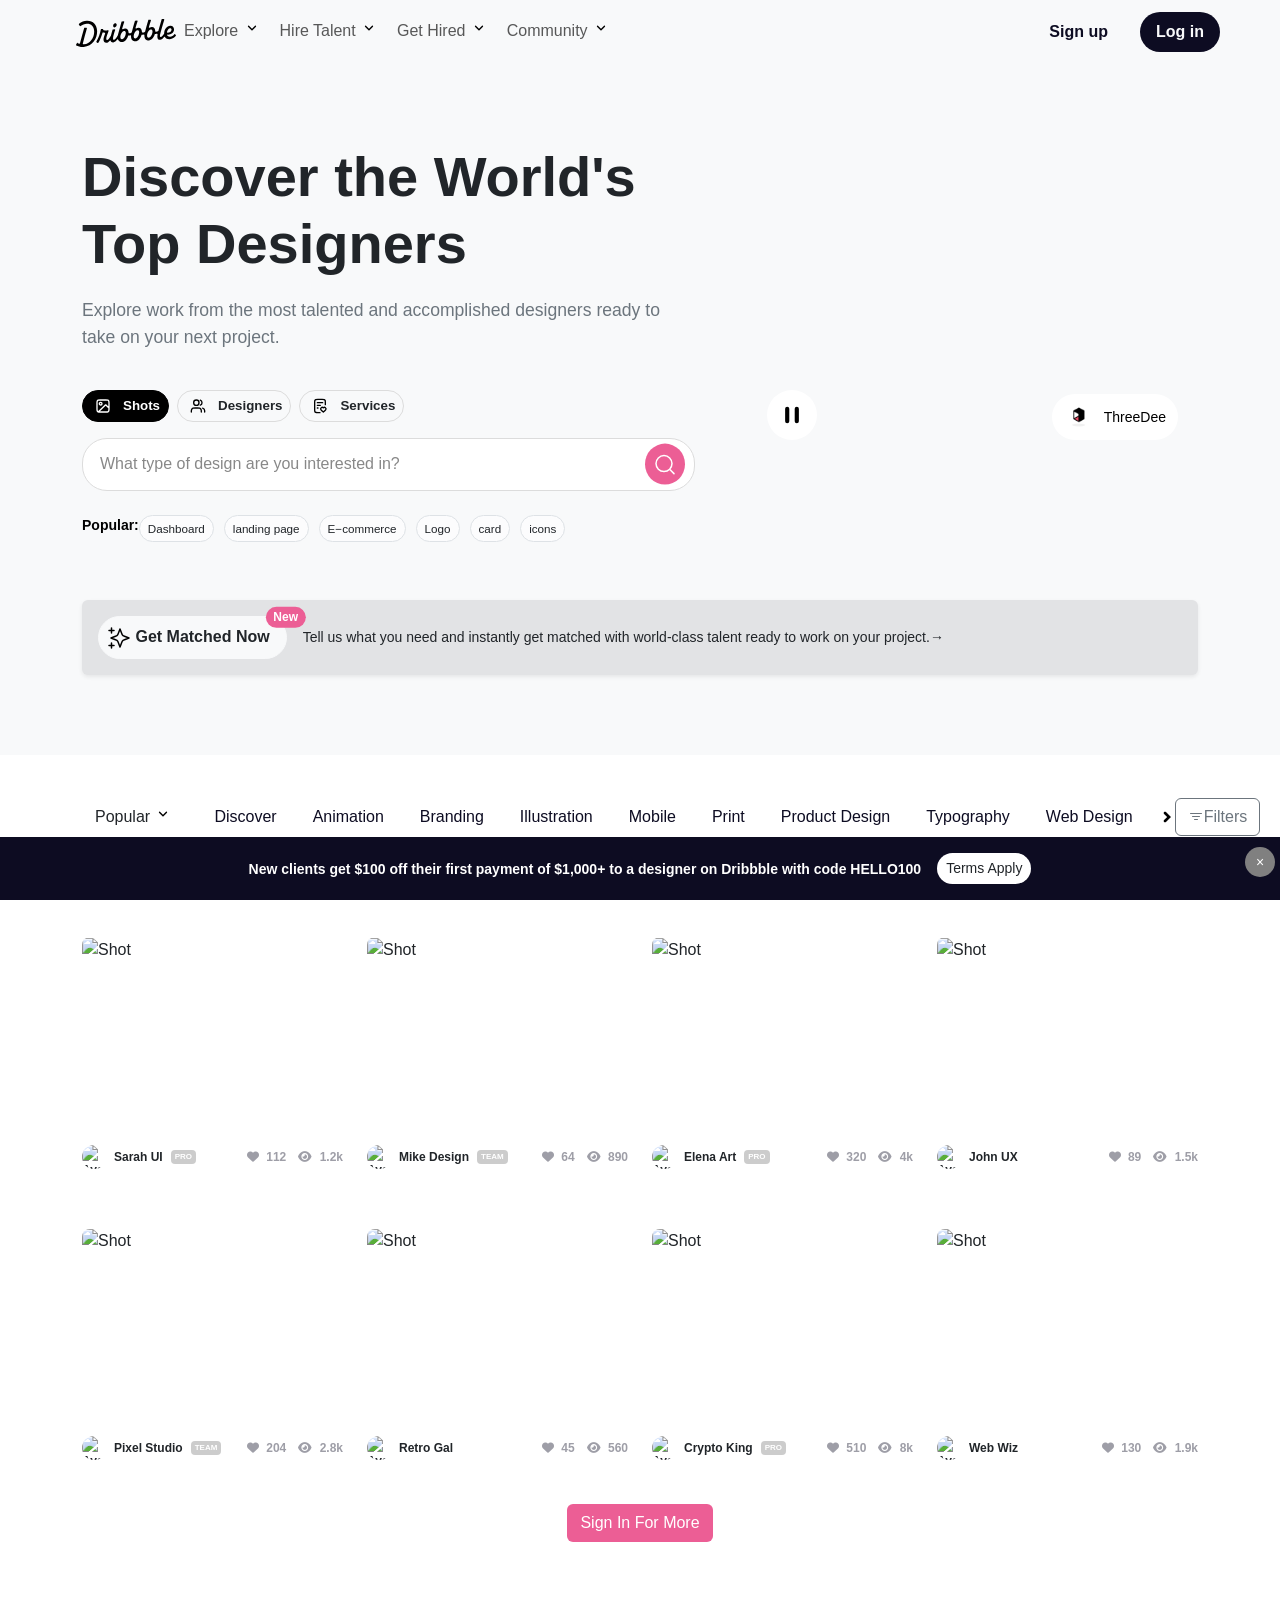
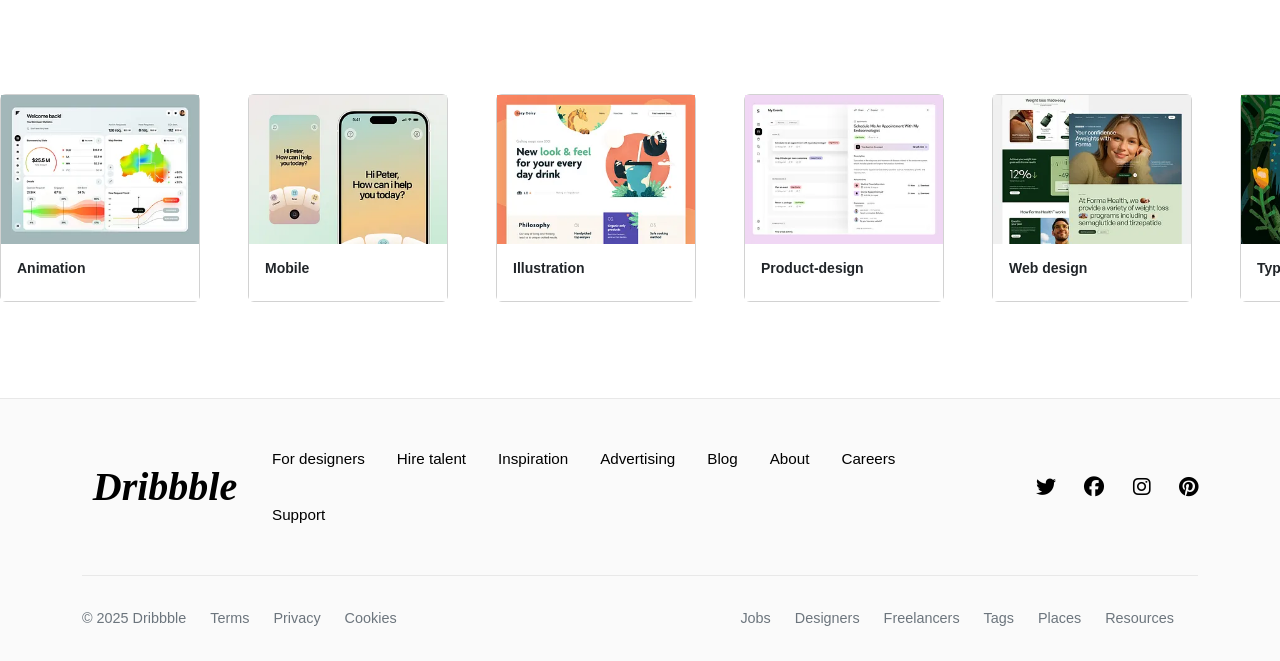
==== commit d02cb307: "TOday i uploaded the new video on dribbble.com main website and edit the label" ====
--- a/index.html
+++ b/index.html
@@ -330,124 +330,160 @@
                             <!-- VIDEO 1 -->
                             <div class="carousel-item active">
                             <video class="d-block w-100" muted autoplay loop>
-                                <source src="videos/hero-video.mp4" type="video/mp4">
-                            </video>
-                            <div class="video-controls">
-                                <img src="images/pause.svg" alt="pause" class="pause-icon">
-                            </div>
-                            <div class="video-label">Video 1</div>
+                                <source src="videos/carousel video and icon identifyer/ThreeDee.mp4" type="video/mp4">
+                            </video>
+                            <div class="video-controls">
+                                <img src="images/pause.svg" alt="pause" class="pause-icon">
+                            </div>
+                            <div class="video-label"><img src="videos/carousel video and icon identifyer/icon/ThreeDee.webp" style="width: 
+                            30px; height:30px;" class="rounded-circle my-auto bg-blue"  loading="eager"><span class="my-auto">ThreeDee</span></div>
                             </div>
 
                             <!-- VIDEO 2 -->
                             <div class="carousel-item">
                             <video class="d-block w-100" muted autoplay loop>
-                                <source src="videos/hero-videos we-grow.mp4" type="video/mp4">
-                            </video>
-                            <div class="video-controls">
-                                <img src="images/pause.svg" alt="pause" class="pause-icon">
-                            </div>
-                            <div class="video-label"><img src="images/book.svg" width="20px" class="p-2 rounded-circle bg-blue" >We&nbsp;Grow</div>
+                                <source src="videos/carousel video and icon identifyer/QClay.mp4" type="video/mp4">
+                            </video>
+                            <div class="video-controls">
+                                <img src="images/pause.svg" alt="pause" class="pause-icon">
+                            </div>
+                           <div class="video-label"><img src="videos/carousel video and icon identifyer/icon/qclay.webp" style="width: 
+                            30px; height:30px;" class="rounded-circle my-auto bg-blue"  loading="eager"><span class="my-auto">QClay</span></div>
                             </div>
  
                             <!-- VIDEO 3 -->
                             <div class="carousel-item">
                             <video class="d-block w-100" muted autoplay loop>
-                                <source src="videos/hero-video car.mp4" type="video/mp4">
-                            </video>
-                            <div class="video-controls">
-                                <img src="images/pause.svg" alt="pause" class="pause-icon">
-                            </div>
-                            <div class="video-label">Video 3</div>
+                                <source src="videos/carousel video and icon identifyer/igor Salelev.mp4" type="video/mp4">
+                            </video>
+                            <div class="video-controls">
+                                <img src="images/pause.svg" alt="pause" class="pause-icon">
+                            </div>
+                            <div class="video-label"><img src="videos/carousel video and icon identifyer/icon/Igor Savelev.webp" style="width: 
+                            30px; height:30px;" class="rounded-circle my-auto bg-blue"  loading="eager"><span class="my-auto">Igor&nbsp;Savelev</span></div>
                             </div>
 
                             <!-- VIDEO 4 -->
                             <div class="carousel-item">
                             <video class="d-block w-100" muted autoplay loop>
-                                <source src="videos/hero-videos rare -R & D.mp4" type="video/mp4">
-                            </video>
-                            <div class="video-controls">
-                                <img src="images/pause.svg" alt="pause" class="pause-icon">
-                            </div>
-                            <div class="video-label">Video 4</div>
+                                <source src="videos/carousel video and icon identifyer/Damian Skotzke.mp4" type="video/mp4">
+                            </video>
+                            <div class="video-controls">
+                                <img src="images/pause.svg" alt="pause" class="pause-icon">
+                            </div>
+                            <div class="video-label"><img src="videos/carousel video and icon identifyer/icon/Damian Skotzke.webp.webp" style="width: 
+                            30px; height:30px;" class="rounded-circle my-auto bg-blue"  loading="eager"><span class="my-auto">Damian&nbsp;Skotzke</span></div>
                             </div>
 
                             <!-- VIDEO 5 -->
                             <div class="carousel-item">
                             <video class="d-block w-100" muted autoplay loop>
-                                <source src="videos/hero-videos nikita bauer.mp4" type="video/mp4">
-                            </video>
-                            <div class="video-controls">
-                                <img src="images/pause.svg" alt="pause" class="pause-icon">
-                            </div>
-                            <div class="video-label">Video 5</div>
+                                <source src="videos/carousel video and icon identifyer/Dmazing.mp4" type="video/mp4">
+                            </video>
+                            <div class="video-controls">
+                                <img src="images/pause.svg" alt="pause" class="pause-icon">
+                            </div>
+                            <div class="video-label"><img src="videos/carousel video and icon identifyer/icon/Dmazing.webp" style="width: 
+                            30px; height:30px;" class="rounded-circle my-auto bg-blue"  loading="eager"><span class="my-auto">Dmazing</span></div>
                             </div>
 
                             <!-- VIDEO 6 -->
                             <div class="carousel-item">
                             <video class="d-block w-100" muted autoplay loop>
-                                <source src="videos/hero-videos kat manor-10.mp4" type="video/mp4">
-                            </video>
-                            <div class="video-controls">
-                                <img src="images/pause.svg" alt="pause" class="pause-icon">
-                            </div>
-                            <div class="video-label">Video 6</div>
+                                <source src="videos/carousel video and icon identifyer/fivecube.mp4" type="video/mp4">
+                            </video>
+                            <div class="video-controls">
+                                <img src="images/pause.svg" alt="pause" class="pause-icon">
+                            </div>
+                            <div class="video-label"><img src="videos/carousel video and icon identifyer/icon/fivecube.webp" style="width: 
+                            30px; height:30px;" class="rounded-circle my-auto bg-blue"  loading="eager"><span class="my-auto">FiveCube</span></div>
                             </div>
 
                             <!-- VIDEO 7 -->
                             <div class="carousel-item">
                             <video class="d-block w-100" muted autoplay loop>
-                                <source src="videos/hero-videos ivan ermakov.mp4" type="video/mp4">
-                            </video>
-                             <div class="video-controls">
-                                <img src="images/pause.svg" alt="pause" class="pause-icon">
-                            </div>
-                            <div class="video-label">Video 7</div>
+                                <source src="videos/carousel video and icon identifyer/lea Konasevska.mp4" type="video/mp4">
+                            </video>
+                            <div class="video-controls">
+                                <img src="images/pause.svg" alt="pause" class="pause-icon">
+                            </div>
+                            <div class="video-label"><img src="videos/carousel video and icon identifyer/icon/lea Konasevska.webp" style="width: 
+                            30px; height:30px;" class="rounded-circle my-auto bg-blue"  loading="eager"><span class="my-auto">Lea&nbsp;Konasevska/span></div>
                             </div>
 
                             <!-- VIDEO 8 -->
                             <div class="carousel-item">
                             <video class="d-block w-100" muted autoplay loop>
-                                <source src="videos/hero-videos Digcy.mp4" type="video/mp4">
-                            </video>
-                             <div class="video-controls">
-                                <img src="images/pause.svg" alt="pause" class="pause-icon">
-                            </div>
-                            <div class="video-label">Video 8</div>
+                                <source src="videos/carousel video and icon identifyer/Leandro Sosa.mp4" type="video/mp4">
+                            </video>
+                            <div class="video-controls">
+                                <img src="images/pause.svg" alt="pause" class="pause-icon">
+                            </div>
+                            <div class="video-label"><img src="videos/carousel video and icon identifyer/icon/Leandro Sosa.webp" style="width: 
+                            30px; height:30px;" class="rounded-circle my-auto bg-blue"  loading="eager"><span class="my-auto">Leandro&nbsp;Sosa</span></div>
                             </div>
 
                             <!-- VIDEO 9 -->
                             <div class="carousel-item">
                             <video class="d-block w-100" muted autoplay loop>
-                                <source src="videos/hero-videos ceborska.mp4" type="video/mp4">
-                            </video>
-                             <div class="video-controls">
-                                <img src="images/pause.svg" alt="pause" class="pause-icon">
-                            </div>
-                            <div class="video-label">Video 9</div>
+                                <source src="videos/carousel video and icon identifyer/Malvah Studio.mp4" type="video/mp4">
+                            </video>
+                            <div class="video-controls">
+                                <img src="images/pause.svg" alt="pause" class="pause-icon">
+                            </div>
+                            <div class="video-label"><img src="videos/carousel video and icon identifyer/icon/Malvah Studio.webp" style="width: 
+                            30px; height:30px;" class="rounded-circle my-auto bg-blue"  loading="eager"><span class="my-auto">Malvah&nbsp;Studio</span></div>
                             </div>
 
                             <!-- VIDEO 10 -->
                             <div class="carousel-item">
                             <video class="d-block w-100" muted autoplay loop>
-                                <source src="videos/hero-videos andrill pryvedenets.mp4" type="video/mp4">
-                            </video>
-                            <div class="video-controls">
-                                <img src="images/pause.svg" alt="pause" class="pause-icon">
-                            </div>
-                            <div class="video-label">Video 10</div>
+                                <source src="videos/carousel video and icon identifyer/negi design.mp4" type="video/mp4">
+                            </video>
+                            <div class="video-controls">
+                                <img src="images/pause.svg" alt="pause" class="pause-icon">
+                            </div>
+                            <div class="video-label"><img src="videos/carousel video and icon identifyer/icon/negi design.webp" style="width: 
+                            30px; height:30px;" class="rounded-circle my-auto bg-blue"  loading="eager"><span class="my-auto">Negi&nbsp;Design</span></div>
                             </div>
 
                             <!-- VIDEO 11 -->
                             <div class="carousel-item">
                             <video class="d-block w-100" muted autoplay loop>
-                                <source src="videos/hero-video 9.mp4" type="video/mp4">
-                            </video>
-                            <div class="video-controls">
-                                <img src="images/pause.svg" alt="pause" class="pause-icon">
-                            </div>
-                            <div class="video-label">Video 11</div>
-                            </div>
-
+                                <source src="videos/carousel video and icon identifyer/phenomenon Studio.mp4" type="video/mp4">
+                            </video>
+                            <div class="video-controls">
+                                <img src="images/pause.svg" alt="pause" class="pause-icon">
+                            </div>
+                            <div class="video-label"><img src="videos/carousel video and icon identifyer/icon/Phenomenon Studio.webp" style="width: 
+                            30px; height:30px;" class="rounded-circle my-auto bg-blue"  loading="eager"><span class="my-auto">Phenomenon&nbsp;Studio</span></div>
+                            </div>
+
+                            <!-- Video 12 -->
+                             <div class="carousel-item">
+                            <video class="d-block w-100" muted autoplay loop>
+                                <source src="videos/carousel video and icon identifyer/Sasha.mp4" type="video/mp4">
+                            </video>
+                            <div class="video-controls">
+                                <img src="images/pause.svg" alt="pause" class="pause-icon">
+                            </div>
+                            <div class="video-label"><img src="videos/carousel video and icon identifyer/icon/Sasha.webp" style="width: 
+                            30px; height:30px;" class="rounded-circle my-auto bg-blue"  loading="eager"><span class="my-auto">Sasha</span></div>
+                            </div>
+
+                            <!-- video 13 -->
+                             <div class="carousel-item">
+                            <video class="d-block w-100" muted autoplay loop>
+                                <source src="videos/carousel video and icon identifyer/xin yan.mp4" type="video/mp4">
+                            </video>
+                            <div class="video-controls">
+                                <img src="images/pause.svg" alt="pause" class="pause-icon">
+                            </div>
+                            <div class="video-label">
+                                <img src="videos/carousel video and icon identifyer/icon/xin yan.webp" style="width:30px; height:30px;" class="rounded-circle my-auto bg-blue"  loading="eager">
+                                <span class="my-auto">Xin&nbsp;Yan</span>
+                            </div>
+                            </div>
                         </div>
 
                     </div>
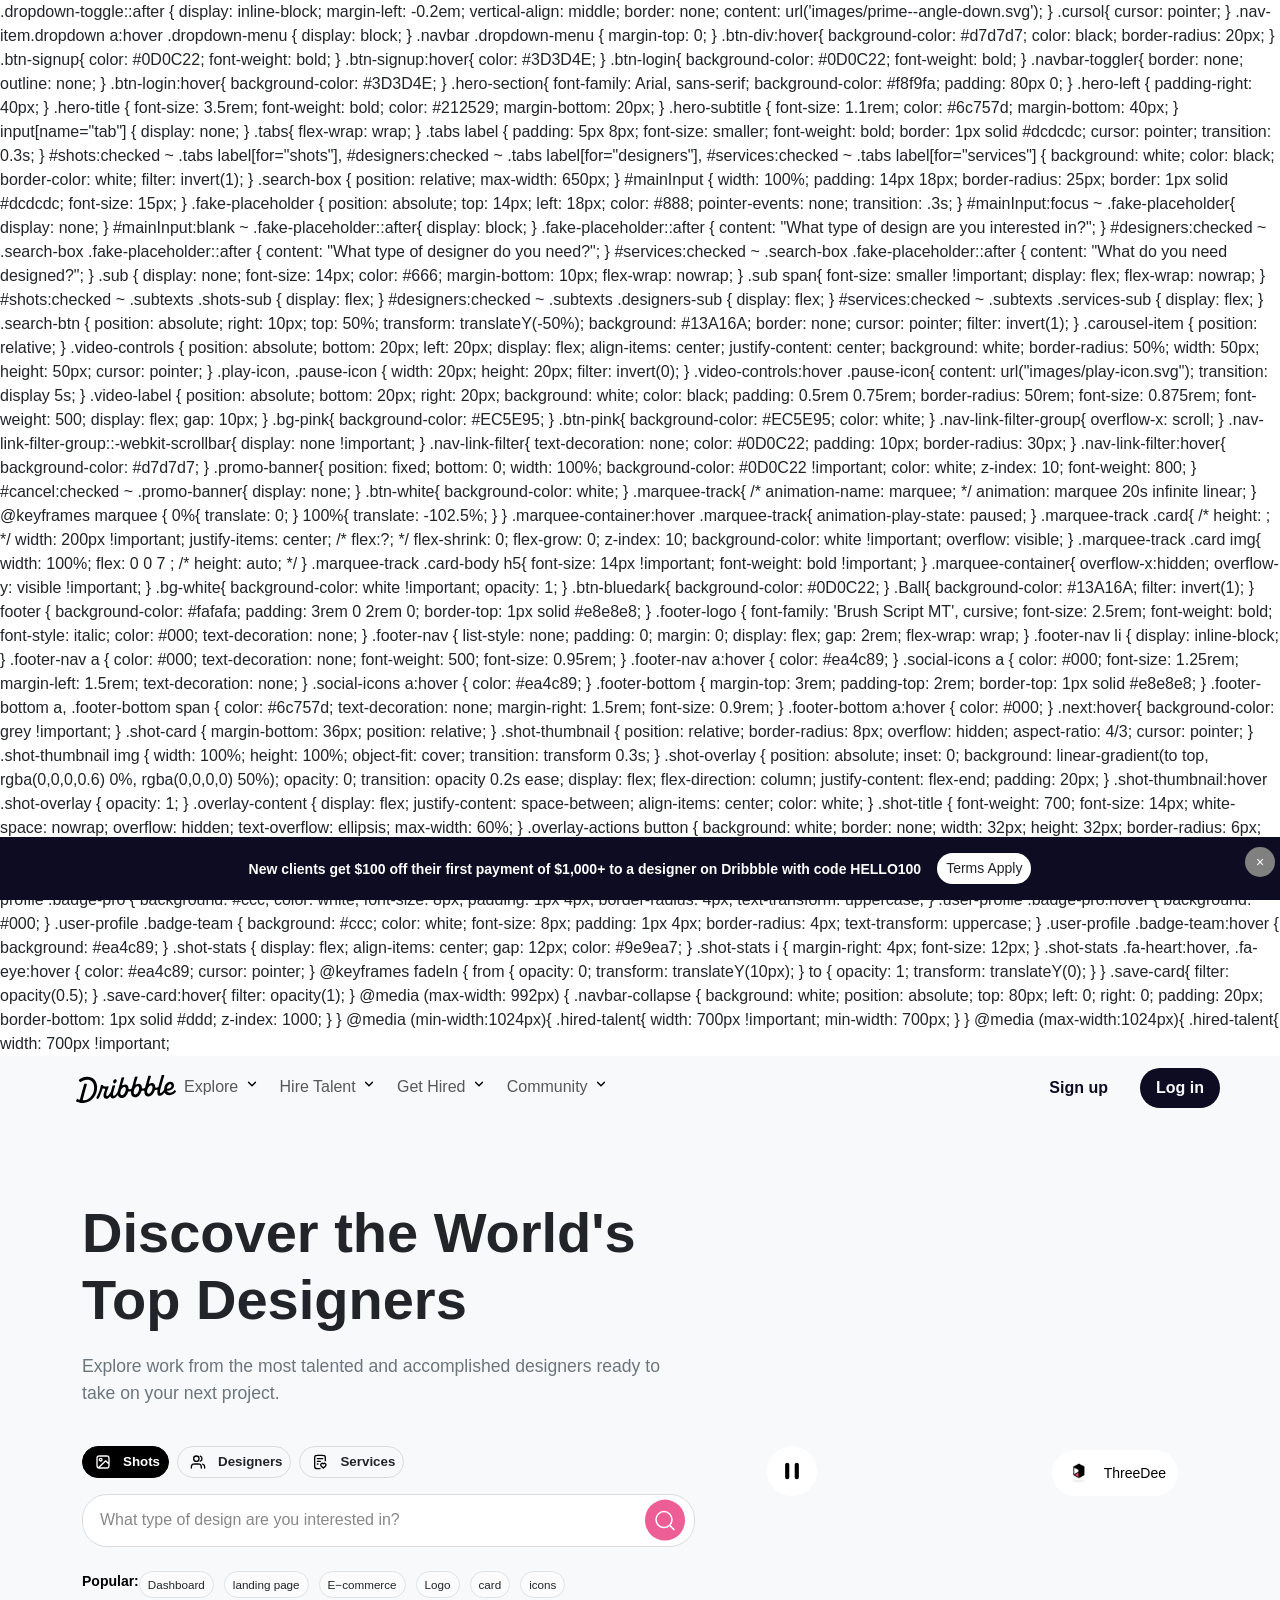
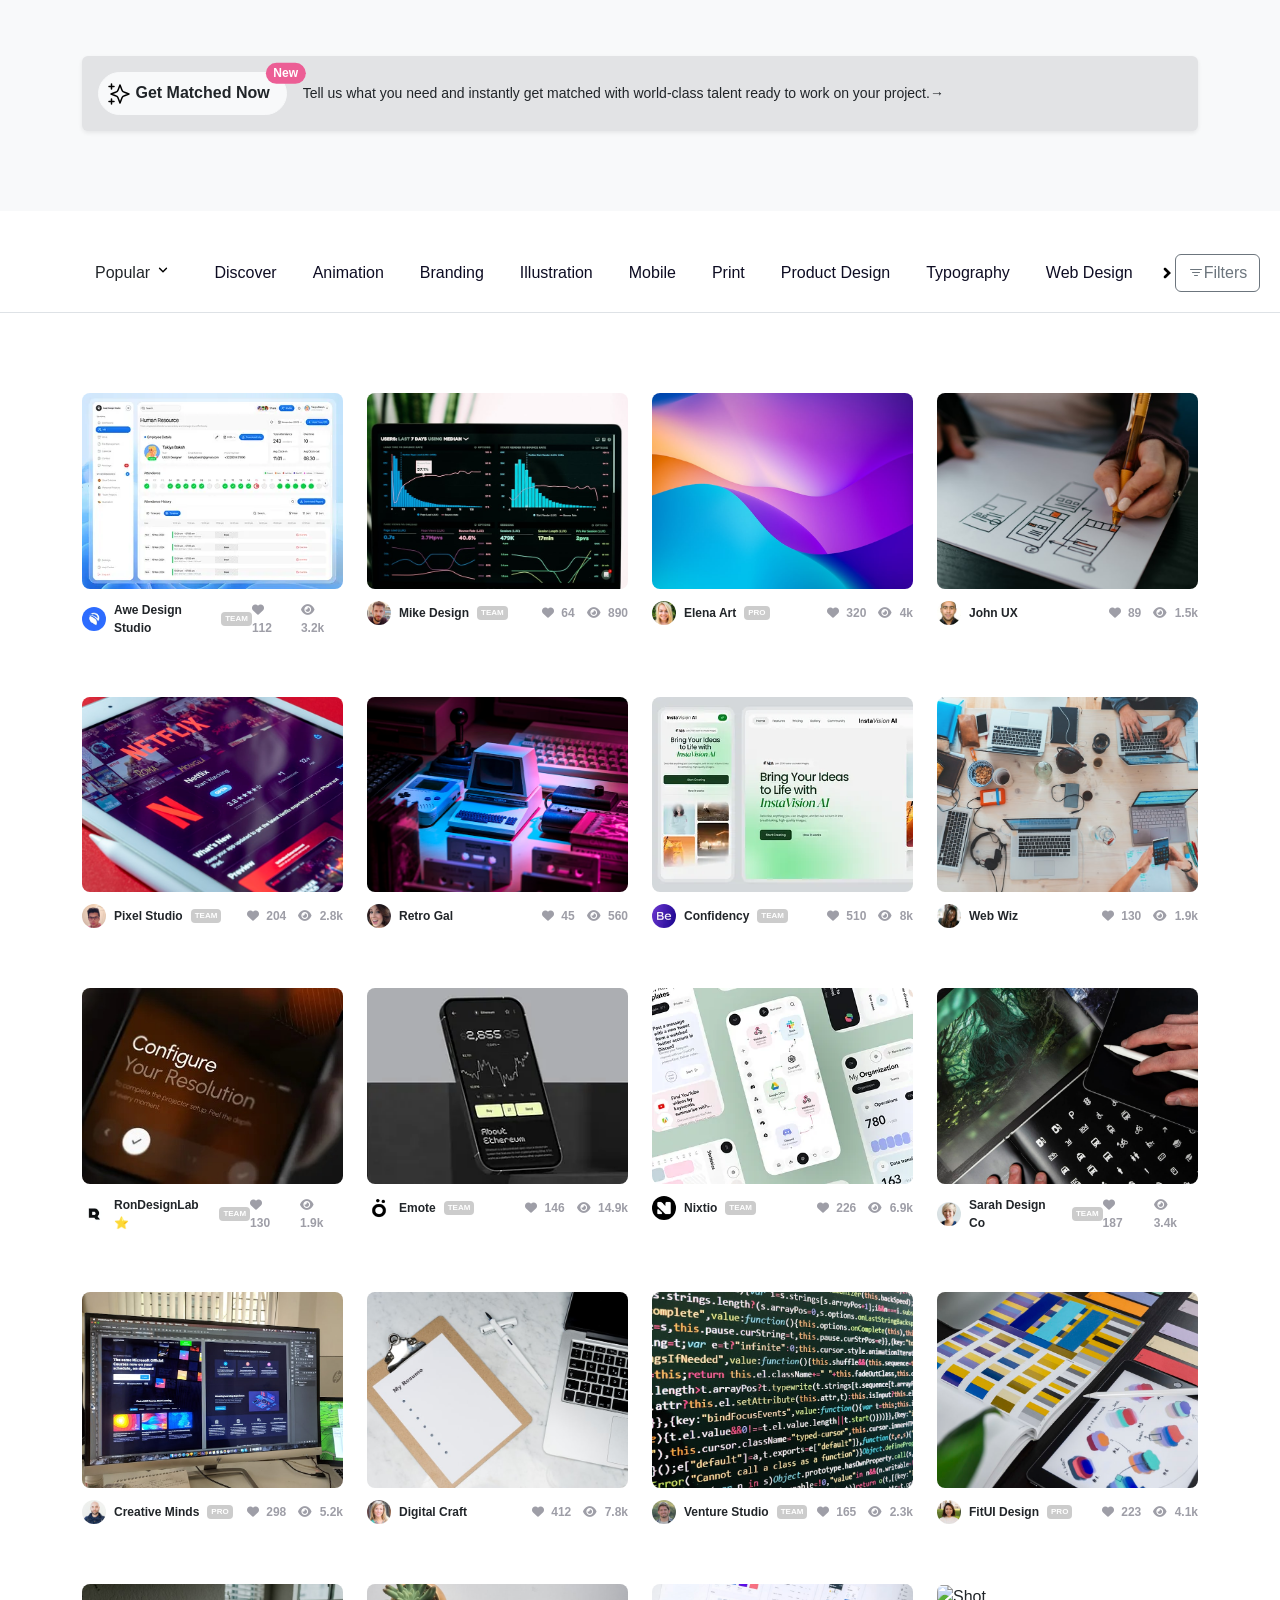
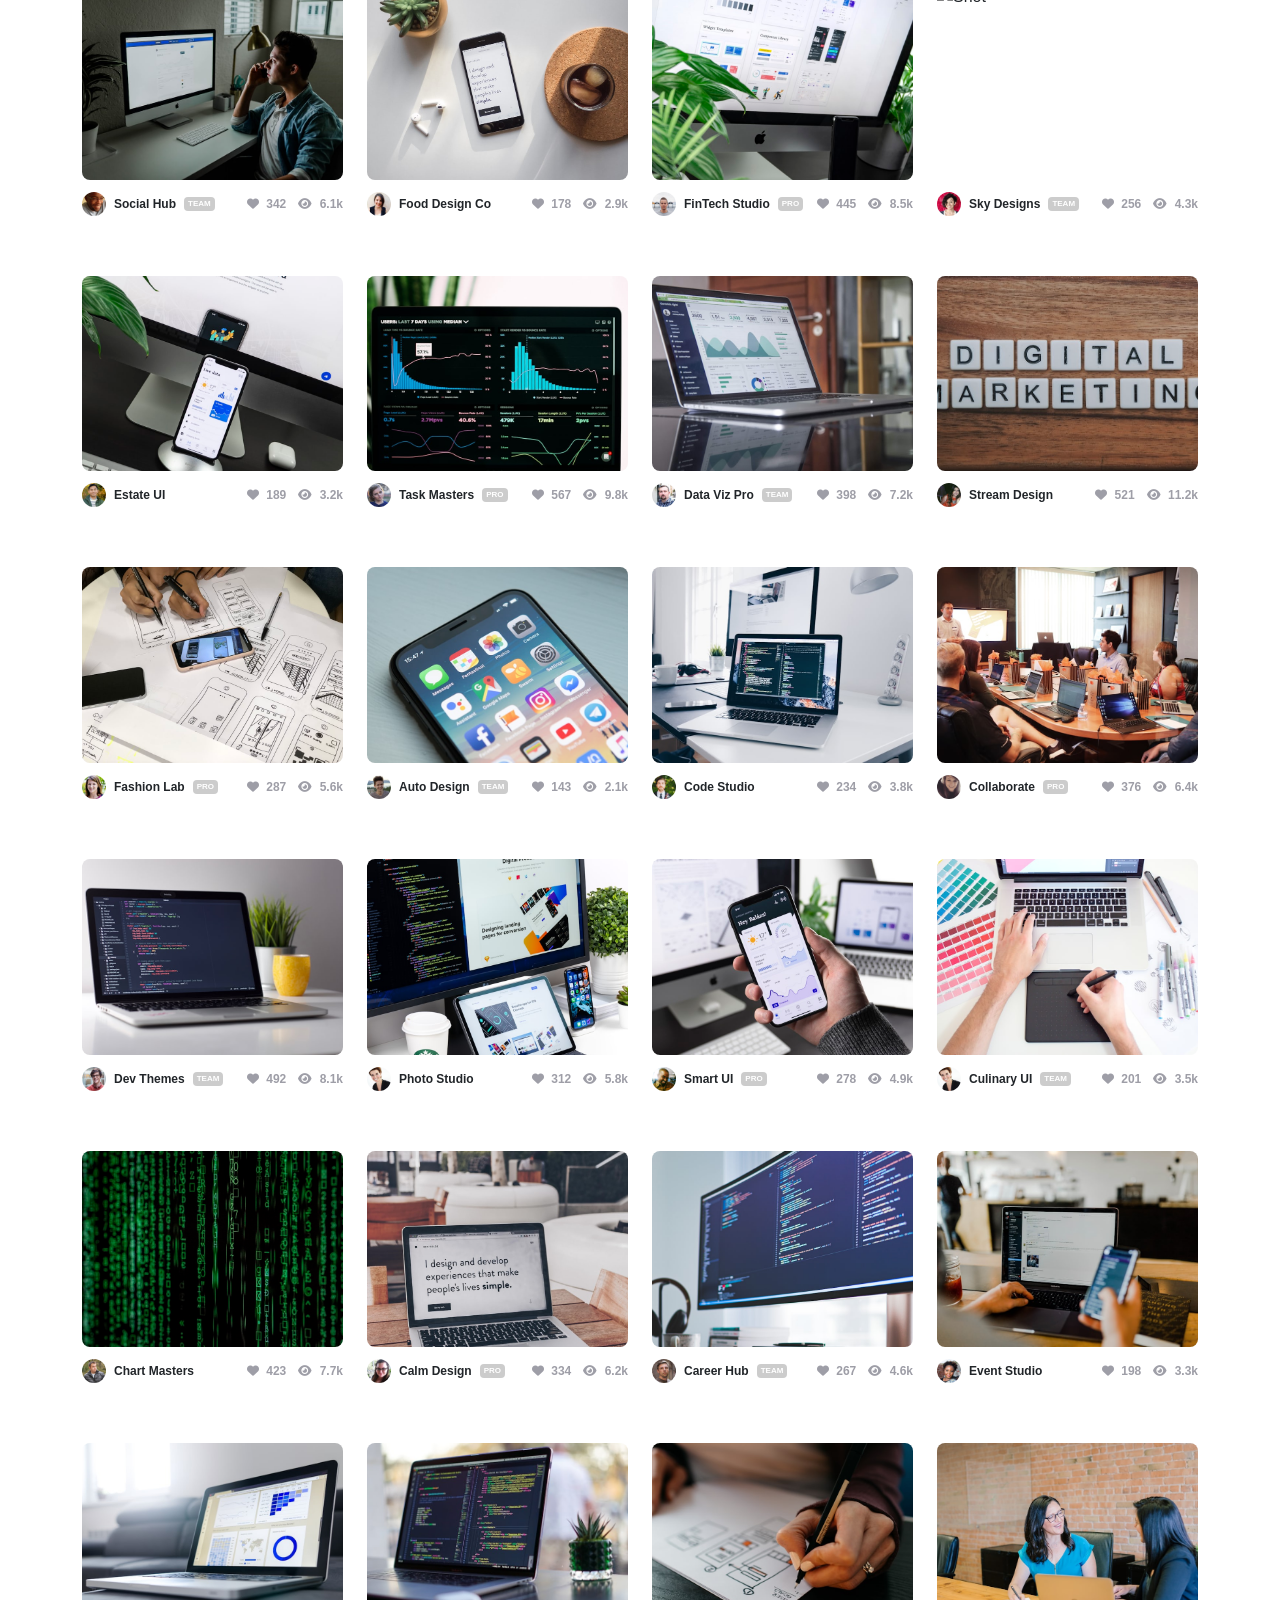
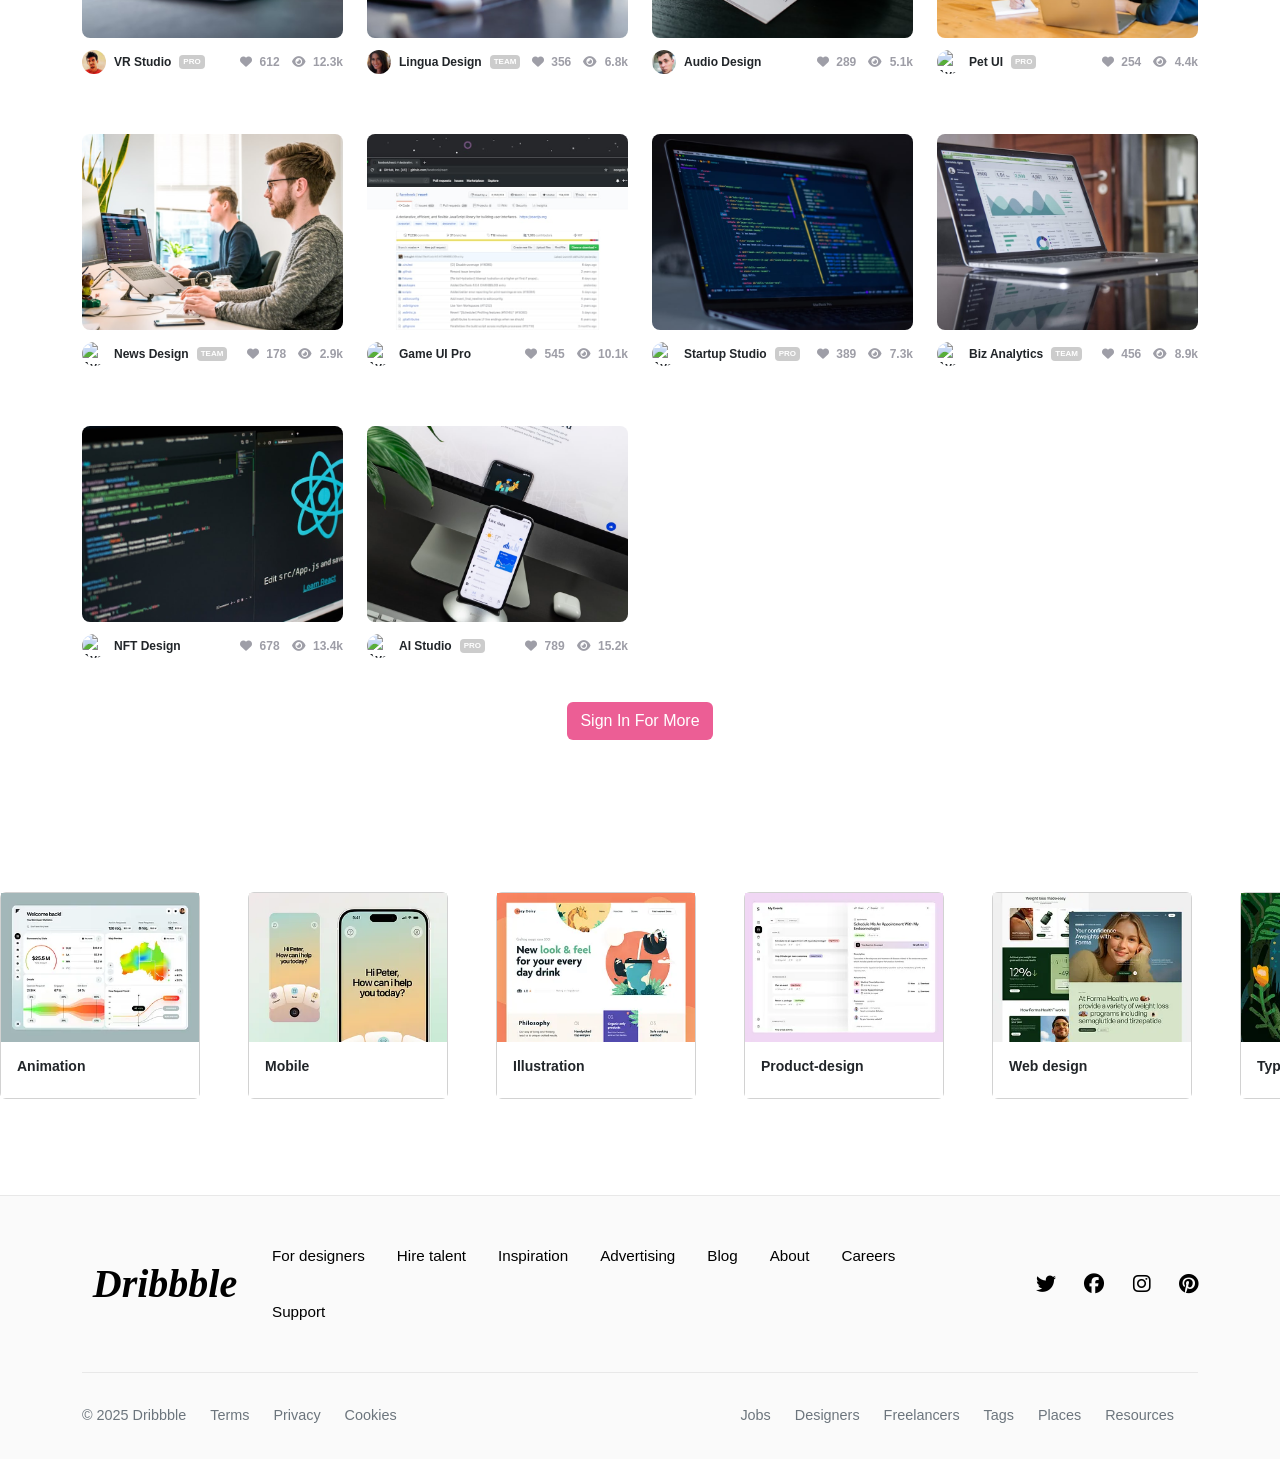
==== commit d389f0ad: "dribbble.2.2" ====
--- a/index.html
+++ b/index.html
@@ -4,63 +4,543 @@
     <meta charset="UTF-8">
     <meta name="viewport" content="width=device-width, initial-scale=1.0">
     <title>Faithinator: Dribbble project</title>
+    <link rel="shortcut icon" href="images/dribbleball-logo.svg" type="image/x-icon">
     <link href="https://cdn.jsdelivr.net/npm/bootstrap@5.3.2/dist/css/bootstrap.min.css" rel="stylesheet">
     <link rel="stylesheet" href="https://cdnjs.cloudflare.com/ajax/libs/font-awesome/6.5.1/css/all.min.css">
     <link rel="stylesheet" href="style.css">
-    <style>
-         @media (min-width:1024px){
-            .hired-talent{
-                width: 700px !important;
-                min-width: 700px;
-            }
+    <link rel="stylesheet" href="dribbble.css">
+
+.dropdown-toggle::after {
+    display: inline-block;
+    margin-left: -0.2em;
+    vertical-align: middle;
+    border: none;
+    content: url('images/prime--angle-down.svg');
+}
+.cursol{
+    cursor: pointer;
+}
+.nav-item.dropdown a:hover .dropdown-menu {
+    display: block;
+}
+
+.navbar .dropdown-menu {
+    margin-top: 0;  
+}
+
+.btn-div:hover{
+    background-color: #d7d7d7;
+    color: black;
+    border-radius: 20px;
+}
+.btn-signup{
+    color: #0D0C22;
+    font-weight: bold;
+}
+
+.btn-signup:hover{
+    color: #3D3D4E;
+}
+
+.btn-login{
+    background-color: #0D0C22;
+    font-weight: bold;
+}
+
+.navbar-toggler{
+    border: none;
+    outline: none;
+}
+.btn-login:hover{
+    background-color: #3D3D4E;
+}
+.hero-section{
+    font-family: Arial, sans-serif;
+    background-color: #f8f9fa;
+    padding: 80px 0;
+}
+.hero-left {
+    padding-right: 40px;
+}
+
+.hero-title {
+    font-size: 3.5rem;
+    font-weight: bold;
+    color: #212529;
+    margin-bottom: 20px;
+}
+
+.hero-subtitle {
+    font-size: 1.1rem;
+    color: #6c757d;
+    margin-bottom: 40px;
+}
+input[name="tab"] {
+    display: none;
+}
+.tabs{
+    flex-wrap: wrap;
+}
+.tabs label {
+    padding: 5px 8px;
+    font-size: smaller;
+    font-weight: bold;
+    border: 1px solid #dcdcdc;
+    cursor: pointer;
+    transition: 0.3s;
+}
+
+#shots:checked ~ .tabs label[for="shots"],
+#designers:checked ~ .tabs label[for="designers"],
+#services:checked ~ .tabs label[for="services"] {
+    background: white;
+    color: black;
+    border-color: white;
+    filter: invert(1);
+}
+.search-box {
+    position: relative;
+    max-width: 650px;
+}
+
+#mainInput {
+    width: 100%;
+    padding: 14px 18px;
+    border-radius: 25px;
+    border: 1px solid #dcdcdc;
+    font-size: 15px;
+}
+.fake-placeholder {
+    position: absolute;
+    top: 14px;
+    left: 18px;
+    color: #888;
+    pointer-events: none;
+    transition: .3s;
+}
+
+#mainInput:focus ~ .fake-placeholder{
+    display: none;
+}
+
+#mainInput:blank ~ .fake-placeholder::after{
+    display: block;
+}
+
+.fake-placeholder::after {
+    content: "What type of design are you interested in?";
+}
+
+#designers:checked ~ .search-box .fake-placeholder::after {
+    content: "What type of designer do you need?";
+}
+
+#services:checked ~ .search-box .fake-placeholder::after {
+    content: "What do you need designed?";
+}
+
+.sub {
+    display: none;
+    font-size: 14px;
+    color: #666;
+    margin-bottom: 10px; 
+    flex-wrap: nowrap;
+}
+
+.sub span{
+    font-size: smaller !important;
+    display: flex;
+    flex-wrap: nowrap;  
+}
+#shots:checked ~ .subtexts .shots-sub {
+    display: flex;
+}
+
+#designers:checked ~ .subtexts .designers-sub {
+    display: flex;
+}
+
+#services:checked ~ .subtexts .services-sub {
+    display: flex;
+}
+
+.search-btn {
+    position: absolute;
+    right: 10px;
+    top: 50%;
+    transform: translateY(-50%);
+    background: #13A16A;
+    border: none;
+    cursor: pointer;
+    filter: invert(1);
+}
+
+.carousel-item {
+    position: relative;
+}
+
+.video-controls {
+    position: absolute;
+    bottom: 20px;
+    left: 20px;
+    display: flex;
+    align-items: center;
+    justify-content: center;
+    background: white;
+    border-radius: 50%;
+    width: 50px;
+    height: 50px;
+    cursor: pointer;
+}
+
+.play-icon, .pause-icon {
+    width: 20px;
+    height: 20px;
+    filter: invert(0);
+}
+
+.video-controls:hover .pause-icon{
+    content: url("images/play-icon.svg");
+    transition: display 5s;
+}
+.video-label {
+    position: absolute;
+    bottom: 20px;
+    right: 20px;
+    background: white;
+    color: black;
+    padding: 0.5rem 0.75rem;
+    border-radius: 50rem;
+    font-size: 0.875rem;
+    font-weight: 500;
+    display: flex;
+    gap: 10px;
+}
+.bg-pink{
+    background-color: #EC5E95;
+}
+.btn-pink{
+    background-color: #EC5E95;
+    color: white;
+}
+
+.nav-link-filter-group{
+    overflow-x: scroll;
+}
+
+.nav-link-filter-group::-webkit-scrollbar{
+    display: none !important;
+}
+
+.nav-link-filter{
+    text-decoration: none;
+    color: #0D0C22;
+    padding: 10px;
+    border-radius: 30px;
+}
+
+.nav-link-filter:hover{
+    background-color: #d7d7d7;
+}
+
+.promo-banner{
+    position: fixed;
+    bottom: 0;
+    width: 100%;
+    background-color: #0D0C22 !important;
+    color: white;
+    z-index: 10;
+    font-weight: 800;
+}
+
+#cancel:checked ~ .promo-banner{
+    display: none;
+}
+
+.btn-white{
+    background-color: white;
+}
+
+.marquee-track{
+    /* animation-name: marquee; */
+animation: marquee 20s infinite linear;
+}
+
+@keyframes marquee {
+    0%{
+        translate: 0;
+    }
+
+    100%{
+        translate: -102.5%;
+    }
+}
+
+.marquee-container:hover  .marquee-track{
+    animation-play-state: paused;
+}
+.marquee-track .card{
+    /* height: ; */
+    width: 200px !important;
+    justify-items: center;
+    /* flex:?; */
+    flex-shrink: 0;
+    flex-grow: 0;
+    z-index: 10;
+    background-color: white !important;
+    overflow: visible;
+}
+.marquee-track .card img{
+    width: 100%;
+    flex: 0 0 7 ;
+    /* height: auto; */
+}
+
+.marquee-track .card-body h5{
+    font-size: 14px !important;
+    font-weight: bold !important;
+}
+
+.marquee-container{
+    overflow-x:hidden;
+    overflow-y: visible !important;
+}
+
+.bg-white{
+    background-color: white !important;
+    opacity: 1;  
+}
+.btn-bluedark{
+    background-color: #0D0C22;
+}
+
+.Ball{
+    background-color: #13A16A;
+    filter: invert(1);
+}
+
+footer {
+    background-color: #fafafa;
+    padding: 3rem 0 2rem 0;
+    border-top: 1px solid #e8e8e8;
+}
+
+.footer-logo {
+    font-family: 'Brush Script MT', cursive;
+    font-size: 2.5rem;
+    font-weight: bold;
+    font-style: italic;
+    color: #000;
+    text-decoration: none;
+}
+
+.footer-nav {
+    list-style: none;
+    padding: 0;
+    margin: 0;
+    display: flex;
+    gap: 2rem;
+    flex-wrap: wrap;
+}
+
+.footer-nav li {
+    display: inline-block;
+}
+
+.footer-nav a {
+    color: #000;
+    text-decoration: none;
+    font-weight: 500;
+    font-size: 0.95rem;
+}
+
+.footer-nav a:hover {
+    color: #ea4c89;
+}
+
+.social-icons a {
+    color: #000;
+    font-size: 1.25rem;
+    margin-left: 1.5rem;
+    text-decoration: none;
+}
+
+.social-icons a:hover {
+    color: #ea4c89;
+}
+
+.footer-bottom {
+    margin-top: 3rem;
+    padding-top: 2rem;
+    border-top: 1px solid #e8e8e8;
+}
+
+.footer-bottom a,
+.footer-bottom span {
+    color: #6c757d;
+    text-decoration: none;
+    margin-right: 1.5rem;
+    font-size: 0.9rem;
+}
+
+.footer-bottom a:hover {
+    color: #000;
+}
+
+.next:hover{
+    background-color: grey !important;
+}
+
+.shot-card {
+            margin-bottom: 36px;
+            position: relative;
         }
-        @media (max-width:1024px){
-            .hired-talent{
-                width: 700px !important;
-                min-width: 700px;
-            }
+
+        .shot-thumbnail {
+            position: relative;
+            border-radius: 8px;
+            overflow: hidden;
+            aspect-ratio: 4/3;
+            cursor: pointer;
         }
-
-        @media (max-width:769px){
-            /* .nav-item.dropdown a:hover .dropdown-menu {
-            display: block;
-            height: 0.0px;
-            padding: 0;
-            } */
-
-            /* .hired-talent{
-                width: auto !important;
-                min-width: 95vw;
-                box-shadow: 0 0 0 !important;
-                border: none !important;
-                background-color: transparent !important;
-                display: block !important;
-                
-            }
-
-            .get-hired{
-                width: auto !important;
-                min-width: 95vw;
-                box-shadow: 0 0 0 !important;
-                border: none !important;
-                background-color: transparent !important;
-                display: block !important;
-            }
-
-            .community{
-                width: auto !important;
-                min-width: 95vw;
-                box-shadow: 0 0 0 !important;
-                border: none !important;
-                background-color: transparent !important;
-                display: block !important;
-            } */
-
-
+.shot-thumbnail img {
+    width: 100%;
+    height: 100%;
+    object-fit: cover;
+    transition: transform 0.3s;
+}
+.shot-overlay {
+    position: absolute;
+    inset: 0;
+    background: linear-gradient(to top, rgba(0,0,0,0.6) 0%, rgba(0,0,0,0) 50%);
+    opacity: 0;
+    transition: opacity 0.2s ease;
+    display: flex;
+    flex-direction: column;
+    justify-content: flex-end;
+    padding: 20px;
+}
+.shot-thumbnail:hover .shot-overlay { 
+    opacity: 1; 
+}
+.overlay-content {
+    display: flex;
+    justify-content: space-between;
+    align-items: center;
+    color: white;
+}
+        .shot-title {
+            font-weight: 700;
+            font-size: 14px;
+            white-space: nowrap;
+            overflow: hidden;
+            text-overflow: ellipsis;
+            max-width: 60%;
         }
-            
-
-    </style>
+.overlay-actions button {
+    background: white;
+    border: none;
+    width: 32px;
+    height: 32px;
+    border-radius: 6px;
+    color: #6e6d7a;
+    margin-left: 8px;
+    transition: 0.2s;
+}
+.overlay-actions button:hover { 
+    color: #ea4c89; 
+}
+.shot-meta {
+    margin-top: 12px;
+    display: flex;
+    justify-content: space-between;
+    align-items: center;
+    font-size: 12px;
+    font-weight: 600;
+}
+        .user-profile {
+            display: flex;
+            align-items: center;
+            gap: 8px;
+        }
+        .user-profile img {
+            width: 24px;
+            height: 24px;
+            border-radius: 50%;
+        }
+.user-profile .badge-pro {
+    background: #ccc;
+    color: white;
+    font-size: 8px;
+    padding: 1px 4px;
+    border-radius: 4px;
+    text-transform: uppercase;
+}
+.user-profile .badge-pro:hover {
+    background: #000;
+}
+.user-profile .badge-team {
+    background: #ccc;
+    color: white;
+    font-size: 8px;
+    padding: 1px 4px;
+    border-radius: 4px;
+    text-transform: uppercase;
+}
+.user-profile .badge-team:hover {
+    background: #ea4c89;
+}
+.shot-stats {
+    display: flex;
+    align-items: center;
+    gap: 12px;
+    color: #9e9ea7;
+}
+.shot-stats i { 
+    margin-right: 4px; 
+    font-size: 12px; 
+}
+.shot-stats .fa-heart:hover, .fa-eye:hover { 
+    color: #ea4c89; 
+    cursor: pointer; 
+}
+@keyframes fadeIn {
+    from { 
+        opacity: 0; 
+        transform: translateY(10px); 
+    }
+    to { 
+        opacity: 1; 
+        transform: translateY(0); 
+    }
+}
+.save-card{
+    filter: opacity(0.5);
+}
+.save-card:hover{
+    filter: opacity(1);
+}
+@media (max-width: 992px) {
+    .navbar-collapse {
+        background: white;
+        position: absolute;
+        top: 80px;
+        left: 0;
+        right: 0;
+        padding: 20px;
+        border-bottom: 1px solid #ddd;
+        z-index: 1000;
+    }
+}
+@media (min-width:1024px){
+    .hired-talent{
+        width: 700px !important;
+        min-width: 700px;
+    }
+}
+@media (max-width:1024px){
+    .hired-talent{
+        width: 700px !important;
 </head>
 <body>
     <!-- my navbar-->
@@ -286,7 +766,7 @@
 
                     <div class="search-box w-100 mb-4">
                         <input type="text" id="mainInput">
-                        <span class="fake-placeholder"></span>
+                        <span class="fake-placeholder d-none d-md-block"></span>
                         <button class="search-btn p-2 rounded-circle">
                             <img src="images/search-icon.svg" alt="">
                         </button>
@@ -580,9 +1060,10 @@
         <div class="container">
             <div class="row g-4 my-2">
 
+                <!-- card 1 -->
                 <div class="col-12 col-md-6 col-lg-4 col-xl-3 shot-card">
                 <div class="shot-thumbnail">
-                    <img src="https://images.unsplash.com/photo-1626785774573-4b799314346d?w=800&auto=format&fit=crop&q=60" alt="Shot">
+                    <img src="images/card-img/awe Design studio team_/1839fb774f131e3e0b2c1f7ca8f7cbc3.png" alt="Shot">
                     <div class="shot-overlay">
                         <div class="overlay-content">
                             <span class="shot-title">
@@ -590,10 +1071,10 @@
                              </span>
                             <div class="overlay-actions">
                                 <button title="Save">
-                                    <img class="save-card" src="images/save-pinterest.svg" style="width: 17px; height: 17px;">
+                                    <img class="save-card" src="images/save-pinterest.svg" style="width: 17px; height: 17px;" title="Save this Shot">
                                 </button>
                                 <button title="Like">
-                                    <i class="fas fa-heart"></i>
+                                    <i class="fas fa-heart" title="Like this Shot"></i>
                                 </button>
                             </div>
                         </div>
@@ -601,192 +1082,1214 @@
                 </div>
                 <div class="shot-meta">
                     <div class="user-profile">
-                        <img src="https://randomuser.me/api/portraits/women/44.jpg" alt="Avatar">
-                        <span>Sarah UI</span>
-                        <span class="badge-pro">PRO</span>
-                    </div>
-                    <div class="shot-stats">
-                        <div><i class="fas fa-heart"></i> 112</div>
-                        <div><i class="fas fa-eye"></i> 1.2k</div>
-                    </div>
-                </div>
-            </div>
-
-            <div class="col-12 col-md-6 col-lg-4 col-xl-3 shot-card">
-                <div class="shot-thumbnail">
-                    <img src="https://images.unsplash.com/photo-1551288049-bebda4e38f71?w=800&auto=format&fit=crop&q=60" alt="Shot">
+                        <img src="images/card-img/awe Design studio team_/554e818eacac119fd3e9c4f8d8e9afc8.png" alt="Avatar">
+                        <span>Awe Design Studio</span>
+                        <span class="badge-pro">Team</span>
+                    </div>
+                    <div class="shot-stats">
+                        <div><i class="fas fa-heart" title="Like this Shot"></i> 112</div>
+                        <div><i class="fas fa-eye"></i> 3.2k</div>
+                    </div>
+                </div>
+            </div>
+
+            <!-- card 2 -->
+            <div class="col-12 col-md-6 col-lg-4 col-xl-3 shot-card">
+                <div class="shot-thumbnail">
+                    <img src="images/unsplash-shots/shot-02.jpg" alt="Shot">
                     <div class="shot-overlay">
                         <div class="overlay-content">
                             <span class="shot-title">Finance App Dark Mode</span>
                             <div class="overlay-actions">
-                                <button><img class="save-card" src="images/save-pinterest.svg" style="width: 17px; height: 17px;"></i></button>
-                                <button><i class="fas fa-heart"></i></button>
-                            </div>
-                        </div>
-                    </div>
-                </div>
-                <div class="shot-meta">
-                    <div class="user-profile">
-                        <img src="https://randomuser.me/api/portraits/men/32.jpg" alt="Avatar">
+                                <button><img class="save-card" src="images/save-pinterest.svg" style="width: 17px; height: 17px;" title="Save this Shot"></i></button>
+                                <button><i class="fas fa-heart" title="Like this Shot"></i></button>
+                            </div>
+                        </div>
+                    </div>
+                </div>
+                <div class="shot-meta">
+                    <div class="user-profile">
+                        <img src="images/avatars/avatar-32m.jpg" alt="Avatar">
                         <span>Mike Design</span>
                         <span class="badge-team">TEAM</span>
                     </div>
                     <div class="shot-stats">
-                        <div><i class="fas fa-heart"></i> 64</div>
+                        <div><i class="fas fa-heart" title="Like this Shot"></i> 64</div>
                         <div><i class="fas fa-eye"></i> 890</div>
                     </div>
                 </div>
             </div>
 
-            <div class="col-12 col-md-6 col-lg-4 col-xl-3 shot-card">
-                <div class="shot-thumbnail">
-                    <img src="https://images.unsplash.com/photo-1618005182384-a83a8bd57fbe?w=800&auto=format&fit=crop&q=60" alt="Shot">
+            <!-- card 3 -->
+            <div class="col-12 col-md-6 col-lg-4 col-xl-3 shot-card">
+                <div class="shot-thumbnail">
+                    <img src="images/unsplash-shots/shot-03.jpg" alt="Shot">
                     <div class="shot-overlay">
                         <div class="overlay-content">
                             <span class="shot-title">Abstract 3D Art</span>
                             <div class="overlay-actions">
-                                <button><img class="save-card" src="images/save-pinterest.svg" style="width: 17px; height: 17px;"></i></button>
-                                <button><i class="fas fa-heart"></i></button>
-                            </div>
-                        </div>
-                    </div>
-                </div>
-                <div class="shot-meta">
-                    <div class="user-profile">
-                        <img src="https://randomuser.me/api/portraits/women/68.jpg" alt="Avatar">
+                                <button><img class="save-card" src="images/save-pinterest.svg" style="width: 17px; height: 17px;" title="Save this Shot"></i></button>
+                                <button><i class="fas fa-heart" title="Like this Shot"></i></button>
+                            </div>
+                        </div>
+                    </div>
+                </div>
+                <div class="shot-meta">
+                    <div class="user-profile">
+                        <img src="images/avatars/avatar-68w.jpg" alt="Avatar">
                         <span>Elena Art</span>
                         <span class="badge-pro">PRO</span>
                     </div>
                     <div class="shot-stats">
-                        <div><i class="fas fa-heart"></i> 320</div>
+                        <div><i class="fas fa-heart" title="Like this Shot"></i> 320</div>
                         <div><i class="fas fa-eye"></i> 4k</div>
                     </div>
                 </div>
             </div>
 
-            <div class="col-12 col-md-6 col-lg-4 col-xl-3 shot-card">
-                <div class="shot-thumbnail">
-                    <img src="https://images.unsplash.com/photo-1581291518633-83b4ebd1d83e?w=800&auto=format&fit=crop&q=60" alt="Shot">
+            <!-- card 4 -->
+            <div class="col-12 col-md-6 col-lg-4 col-xl-3 shot-card">
+                <div class="shot-thumbnail">
+                    <img src="images/unsplash-shots/shot-04.jpg" alt="Shot">
                     <div class="shot-overlay">
                         <div class="overlay-content">
                             <span class="shot-title">Educational Platform</span>
                             <div class="overlay-actions">
-                                <button><img class="save-card" src="images/save-pinterest.svg" style="width: 17px; height: 17px;"></i></button>
-                                <button><i class="fas fa-heart"></i></button>
-                            </div>
-                        </div>
-                    </div>
-                </div>
-                <div class="shot-meta">
-                    <div class="user-profile">
-                        <img src="https://randomuser.me/api/portraits/men/11.jpg" alt="Avatar">
+                                <button><img class="save-card" src="images/save-pinterest.svg" style="width: 17px; height: 17px;" title="Save this Shot"></i></button>
+                                <button><i class="fas fa-heart" title="Like this Shot"></i></button>
+                            </div>
+                        </div>
+                    </div>
+                </div>
+                <div class="shot-meta">
+                    <div class="user-profile">
+                        <img src="images/avatars/avatar-11m.jpg" alt="Avatar">
                         <span>John UX</span>
                     </div>
                     <div class="shot-stats">
-                        <div><i class="fas fa-heart"></i> 89</div>
+                        <div><i class="fas fa-heart" title="Like this Shot"></i> 89</div>
                         <div><i class="fas fa-eye"></i> 1.5k</div>
                     </div>
                 </div>
             </div>
 
+             <!-- card 5 -->
              <div class="col-12 col-md-6 col-lg-4 col-xl-3 shot-card">
                 <div class="shot-thumbnail">
-                    <img src="https://images.unsplash.com/photo-1616469829941-c7200edec809?w=800&auto=format&fit=crop&q=60" alt="Shot">
+                    <img src="images/unsplash-shots/shot-05.jpg" alt="Shot">
                     <div class="shot-overlay">
                         <div class="overlay-content">
                             <span class="shot-title">SaaS Landing Page</span>
                             <div class="overlay-actions">
-                                <button><img class="save-card" src="images/save-pinterest.svg" style="width: 17px; height: 17px;"></i></button>
-                                <button><i class="fas fa-heart"></i></button>
-                            </div>
-                        </div>
-                    </div>
-                </div>
-                <div class="shot-meta">
-                    <div class="user-profile">
-                        <img src="https://randomuser.me/api/portraits/men/45.jpg" alt="Avatar">
+                                <button><img class="save-card" src="images/save-pinterest.svg" style="width: 17px; height: 17px;" title="Save this Shot"></i></button>
+                                <button><i class="fas fa-heart" title="Like this Shot"></i></button>
+                            </div>
+                        </div>
+                    </div>
+                </div>
+                <div class="shot-meta">
+                    <div class="user-profile">
+                        <img src="images/avatars/avatar-45m.jpg" alt="Avatar">
                         <span>Pixel Studio</span>
                         <span class="badge-team">TEAM</span>
                     </div>
                     <div class="shot-stats">
-                        <div><i class="fas fa-heart"></i> 204</div>
+                        <div><i class="fas fa-heart" title="Like this Shot"></i> 204</div>
                         <div><i class="fas fa-eye"></i> 2.8k</div>
                     </div>
                 </div>
             </div>
 
-            <div class="col-12 col-md-6 col-lg-4 col-xl-3 shot-card">
-                <div class="shot-thumbnail">
-                    <img src="https://images.unsplash.com/photo-1550745165-9bc0b252726f?w=800&auto=format&fit=crop&q=60" alt="Shot">
+            <!-- card 6 -->
+            <div class="col-12 col-md-6 col-lg-4 col-xl-3 shot-card">
+                <div class="shot-thumbnail">
+                    <img src="images/unsplash-shots/shot-06.jpg" alt="Shot">
                     <div class="shot-overlay">
                         <div class="overlay-content">
                             <span class="shot-title">Retro Game UI</span>
                             <div class="overlay-actions">
-                                <button><img class="save-card" src="images/save-pinterest.svg" style="width: 17px; height: 17px;"></i></button>
-                                <button><i class="fas fa-heart"></i></button>
-                            </div>
-                        </div>
-                    </div>
-                </div>
-                <div class="shot-meta">
-                    <div class="user-profile">
-                        <img src="https://randomuser.me/api/portraits/women/33.jpg" alt="Avatar">
+                                <button><img class="save-card" src="images/save-pinterest.svg" style="width: 17px; height: 17px;" title="Save this Shot"></i></button>
+                                <button><i class="fas fa-heart" title="Like this Shot"></i></button>
+                            </div>
+                        </div>
+                    </div>
+                </div>
+                <div class="shot-meta">
+                    <div class="user-profile">
+                        <img src="images/avatars/avatar-33w.jpg" alt="Avatar">
                         <span>Retro Gal</span>
                     </div>
                     <div class="shot-stats">
-                        <div><i class="fas fa-heart"></i> 45</div>
+                        <div><i class="fas fa-heart" title="Like this Shot"></i> 45</div>
                         <div><i class="fas fa-eye"></i> 560</div>
                     </div>
                 </div>
             </div>
 
-            <div class="col-12 col-md-6 col-lg-4 col-xl-3 shot-card">
-                <div class="shot-thumbnail">
-                    <img src="https://images.unsplash.com/photo-1563206767-5b1d9786f60b?w=800&auto=format&fit=crop&q=60" alt="Shot">
-                    <div class="shot-overlay">
-                        <div class="overlay-content">
-                            <span class="shot-title">Crypto Wallet</span>
-                            <div class="overlay-actions">
-                                <button><img class="save-card" src="images/save-pinterest.svg" style="width: 17px; height: 17px;"></i></button>
-                                <button><i class="fas fa-heart"></i></button>
-                            </div>
-                        </div>
-                    </div>
-                </div>
-                <div class="shot-meta">
-                    <div class="user-profile">
-                        <img src="https://randomuser.me/api/portraits/men/88.jpg" alt="Avatar">
-                        <span>Crypto King</span>
+            <!-- card 7 -->
+            <div class="col-12 col-md-6 col-lg-4 col-xl-3 shot-card">
+                <div class="shot-thumbnail">
+                    <img src="images/card-img/confidency/946ede5cb0564b7bace5701d25122a76.png" alt="Shot">
+                    <div class="shot-overlay">
+                        <div class="overlay-content">
+                            <span class="shot-title">Insta Vision Ai  -Ai imag...</span>
+                            <div class="overlay-actions">
+                                <button><img class="save-card" src="images/save-pinterest.svg" style="width: 17px; height: 17px;" title="Save this Shot"></i></button>
+                                <button><i class="fas fa-heart" title="Like this Shot"></i></button>
+                            </div>
+                        </div>
+                    </div>
+                </div>
+                <div class="shot-meta">
+                    <div class="user-profile">
+                        <img src="images/card-img/confidency/1cbc0e50f9957f16b558c1cc679a2e05.png" alt="Avatar">
+                        <span>Confidency</span>
+                        <span class="badge-pro">Team</span>
+                    </div>
+                    <div class="shot-stats">
+                        <div><i class="fas fa-heart" title="Like this Shot"></i> 510</div>
+                        <div><i class="fas fa-eye"></i> 8k</div>
+                    </div>
+                </div>
+            </div>
+
+            <!-- card 8 -->
+            <div class="col-12 col-md-6 col-lg-4 col-xl-3 shot-card">
+                <div class="shot-thumbnail">
+                    <img src="images/unsplash-shots/shot-08.jpg" alt="Shot">
+                    <div class="shot-overlay">
+                        <div class="overlay-content">
+                            <span class="shot-title">Modern Agency Site</span>
+                            <div class="overlay-actions">
+                                <button><img class="save-card" src="images/save-pinterest.svg" style="width: 17px; height: 17px;" title="Save this Shot"></i></button>
+                                <button><i class="fas fa-heart" title="Like this Shot"></i></button>
+                            </div>
+                        </div>
+                    </div>
+                </div>
+                <div class="shot-meta">
+                    <div class="user-profile">
+                        <img src="images/avatars/avatar-12w.jpg" alt="Avatar">
+                        <span>Web Wiz</span>
+                    </div>
+                    <div class="shot-stats">
+                        <div><i class="fas fa-heart" title="Like this Shot"></i> 130</div>
+                        <div><i class="fas fa-eye"></i> 1.9k</div>
+                    </div>
+                </div>
+            </div>
+
+            <!-- card 9 -->
+            <div class="col-12 col-md-6 col-lg-4 col-xl-3 shot-card">
+                <div class="shot-thumbnail">
+                    <img src="images/card-img/RonDesignLab ⭐️/98ec77d8d4dfa1038b9382bd590fede8.jpg" alt="Shot">
+                    <div class="shot-overlay">
+                        <div class="overlay-content">
+                            <span class="shot-title">Projector Mobile app..</span>
+                            <div class="overlay-actions">
+                                <button><img class="save-card" src="images/save-pinterest.svg" style="width: 17px; height: 17px;" title="Save this Shot"></i></button>
+                                <button><i class="fas fa-heart" title="Like this Shot"></i></button>
+                            </div>
+                        </div>
+                    </div>
+                </div>
+                <div class="shot-meta">
+                    <div class="user-profile">
+                        <img src="images/card-img/RonDesignLab ⭐️/c0329a5235306c5bca7037c6943eff68.png" alt="Avatar">
+                        <span>RonDesignLab ⭐️</span>
+                        <span class="badge-pro">Team</span>
+                    </div>
+                    <div class="shot-stats">
+                        <div><i class="fas fa-heart" title="Like this Shot"></i> 130</div>
+                        <div><i class="fas fa-eye"></i> 1.9k</div>
+                    </div>
+                </div>
+            </div>
+
+            <!-- card 10 -->
+            <div class="col-12 col-md-6 col-lg-4 col-xl-3 shot-card">
+                <div class="shot-thumbnail">
+                    <img src="images/card-img/Emote/c9af21c54cc3914ccd6107d1233fe338.png" alt="Shot">
+                    <div class="shot-overlay">
+                        <div class="overlay-content">
+                            <span class="shot-title">Safyre app</span>
+                            <div class="overlay-actions">
+                                <button><img class="save-card" src="images/save-pinterest.svg" style="width: 17px; height: 17px;" title="Save this Shot"></i></button>
+                                <button><i class="fas fa-heart" title="Like this Shot"></i></button>
+                            </div>
+                        </div>
+                    </div>
+                </div>
+                <div class="shot-meta">
+                    <div class="user-profile">
+                        <img src="images/card-img/Emote/15f0c2b89bfef25f6fb574e053de97f3.png" alt="Avatar">
+                        <span>Emote</span>
+                        <span class="badge-pro">Team</span>
+                    </div>
+                    <div class="shot-stats">
+                        <div><i class="fas fa-heart" title="Like this Shot"></i> 146</div>
+                        <div><i class="fas fa-eye"></i> 14.9k</div>
+                    </div>
+                </div>
+            </div>
+
+            <!-- card 11 -->
+            <div class="col-12 col-md-6 col-lg-4 col-xl-3 shot-card">
+                <div class="shot-thumbnail">
+                    <img src="images/card-img/Nixtio love_226;6.9k/9a84d270bf4b1aa14ecd94627e5fd02c.png" alt="Shot">
+                    <div class="shot-overlay">
+                        <div class="overlay-content">
+                            <span class="shot-title">Automation Workflow M..</span>
+                            <div class="overlay-actions">
+                                <button><img class="save-card" src="images/save-pinterest.svg" style="width: 17px; height: 17px;" title="Save this Shot"></i></button>
+                                <button><i class="fas fa-heart" title="Like this Shot"></i></button>
+                            </div>
+                        </div>
+                    </div>
+                </div>
+                <div class="shot-meta">
+                    <div class="user-profile">
+                        <img src="images/card-img/Nixtio love_226;6.9k/f068710cc8e5fcebcbcd8f1f75d1b4ef.gif" alt="Avatar">
+                        <span>Nixtio</span>
+                        <span class="badge-pro">Team</span>
+                    </div>
+                    <div class="shot-stats">
+                        <div><i class="fas fa-heart" title="Like this Shot"></i> 226</div>
+                        <div><i class="fas fa-eye"></i> 6.9k</div>
+                    </div>
+                </div>
+            </div>
+
+            <!-- card 12 -->
+            <div class="col-12 col-md-6 col-lg-4 col-xl-3 shot-card">
+                <div class="shot-thumbnail">
+                    <img src="images/unsplash-shots/shot-12.jpg" alt="Shot">
+                    <div class="shot-overlay">
+                        <div class="overlay-content">
+                            <span class="shot-title">E-Commerce Dashboard</span>
+                            <div class="overlay-actions">
+                                <button><img class="save-card" src="images/save-pinterest.svg" style="width: 17px; height: 17px;" title="Save this Shot"></button>
+                                <button><i class="fas fa-heart" title="Like this Shot"></i></button>
+                            </div>
+                        </div>
+                    </div>
+                </div>
+                <div class="shot-meta">
+                    <div class="user-profile">
+                        <img src="images/avatars/avatar-44w.jpg" alt="Avatar">
+                        <span>Sarah Design Co</span>
+                        <span class="badge-team">TEAM</span>
+                    </div>
+                    <div class="shot-stats">
+                        <div><i class="fas fa-heart" title="Like this Shot"></i> 187</div>
+                        <div><i class="fas fa-eye"></i> 3.4k</div>
+                    </div>
+                </div>
+            </div>
+
+            <!-- card 13 -->
+            <div class="col-12 col-md-6 col-lg-4 col-xl-3 shot-card">
+                <div class="shot-thumbnail">
+                    <img src="images/unsplash-shots/shot-13.jpg" alt="Shot">
+                    <div class="shot-overlay">
+                        <div class="overlay-content">
+                            <span class="shot-title">Music Player Interface</span>
+                            <div class="overlay-actions">
+                                <button><img class="save-card" src="images/save-pinterest.svg" style="width: 17px; height: 17px;" title="Save this Shot"></button>
+                                <button><i class="fas fa-heart" title="Like this Shot"></i></button>
+                            </div>
+                        </div>
+                    </div>
+                </div>
+                <div class="shot-meta">
+                    <div class="user-profile">
+                        <img src="images/avatars/avatar-75m.jpg" alt="Avatar">
+                        <span>Creative Minds</span>
                         <span class="badge-pro">PRO</span>
                     </div>
                     <div class="shot-stats">
-                        <div><i class="fas fa-heart"></i> 510</div>
-                        <div><i class="fas fa-eye"></i> 8k</div>
-                    </div>
-                </div>
-            </div>
-
-            <div class="col-12 col-md-6 col-lg-4 col-xl-3 shot-card">
-                <div class="shot-thumbnail">
-                    <img src="https://images.unsplash.com/photo-1519389950473-47ba0277781c?w=800&auto=format&fit=crop&q=60" alt="Shot">
-                    <div class="shot-overlay">
-                        <div class="overlay-content">
-                            <span class="shot-title">Modern Agency Site</span>
-                            <div class="overlay-actions">
-                                <button><img class="save-card" src="images/save-pinterest.svg" style="width: 17px; height: 17px;"></i></button>
-                                <button><i class="fas fa-heart"></i></button>
-                            </div>
-                        </div>
-                    </div>
-                </div>
-                <div class="shot-meta">
-                    <div class="user-profile">
-                        <img src="https://randomuser.me/api/portraits/women/12.jpg" alt="Avatar">
-                        <span>Web Wiz</span>
-                    </div>
-                    <div class="shot-stats">
-                        <div><i class="fas fa-heart"></i> 130</div>
-                        <div><i class="fas fa-eye"></i> 1.9k</div>
+                        <div><i class="fas fa-heart" title="Like this Shot"></i> 298</div>
+                        <div><i class="fas fa-eye"></i> 5.2k</div>
+                    </div>
+                </div>
+            </div>
+
+            <!-- card 14 -->
+            <div class="col-12 col-md-6 col-lg-4 col-xl-3 shot-card">
+                <div class="shot-thumbnail">
+                    <img src="images/unsplash-shots/shot-14.jpg" alt="Shot">
+                    <div class="shot-overlay">
+                        <div class="overlay-content">
+                            <span class="shot-title">Crypto Wallet App</span>
+                            <div class="overlay-actions">
+                                <button><img class="save-card" src="images/save-pinterest.svg" style="width: 17px; height: 17px;" title="Save this Shot"></button>
+                                <button><i class="fas fa-heart" title="Like this Shot"></i></button>
+                            </div>
+                        </div>
+                    </div>
+                </div>
+                <div class="shot-meta">
+                    <div class="user-profile">
+                        <img src="images/avatars/avatar-65w.jpg" alt="Avatar">
+                        <span>Digital Craft</span>
+                    </div>
+                    <div class="shot-stats">
+                        <div><i class="fas fa-heart" title="Like this Shot"></i> 412</div>
+                        <div><i class="fas fa-eye"></i> 7.8k</div>
+                    </div>
+                </div>
+            </div>
+
+            <!-- card 15 -->
+            <div class="col-12 col-md-6 col-lg-4 col-xl-3 shot-card">
+                <div class="shot-thumbnail">
+                    <img src="images/unsplash-shots/shot-15.jpg" alt="Shot">
+                    <div class="shot-overlay">
+                        <div class="overlay-content">
+                            <span class="shot-title">Travel Booking Platform</span>
+                            <div class="overlay-actions">
+                                <button><img class="save-card" src="images/save-pinterest.svg" style="width: 17px; height: 17px;" title="Save this Shot"></button>
+                                <button><i class="fas fa-heart" title="Like this Shot"></i></button>
+                            </div>
+                        </div>
+                    </div>
+                </div>
+                <div class="shot-meta">
+                    <div class="user-profile">
+                        <img src="images/avatars/avatar-22m.jpg" alt="Avatar">
+                        <span>Venture Studio</span>
+                        <span class="badge-team">TEAM</span>
+                    </div>
+                    <div class="shot-stats">
+                        <div><i class="fas fa-heart" title="Like this Shot"></i> 165</div>
+                        <div><i class="fas fa-eye"></i> 2.3k</div>
+                    </div>
+                </div>
+            </div>
+
+            <!-- card 16 -->
+            <div class="col-12 col-md-6 col-lg-4 col-xl-3 shot-card">
+                <div class="shot-thumbnail">
+                    <img src="images/unsplash-shots/shot-16.jpg" alt="Shot">
+                    <div class="shot-overlay">
+                        <div class="overlay-content">
+                            <span class="shot-title">Fitness Tracker App</span>
+                            <div class="overlay-actions">
+                                <button><img class="save-card" src="images/save-pinterest.svg" style="width: 17px; height: 17px;" title="Save this Shot"></button>
+                                <button><i class="fas fa-heart" title="Like this Shot"></i></button>
+                            </div>
+                        </div>
+                    </div>
+                </div>
+                <div class="shot-meta">
+                    <div class="user-profile">
+                        <img src="images/avatars/avatar-90w.jpg" alt="Avatar">
+                        <span>FitUI Design</span>
+                        <span class="badge-pro">PRO</span>
+                    </div>
+                    <div class="shot-stats">
+                        <div><i class="fas fa-heart" title="Like this Shot"></i> 223</div>
+                        <div><i class="fas fa-eye"></i> 4.1k</div>
+                    </div>
+                </div>
+            </div>
+
+            <!-- card 17 -->
+            <div class="col-12 col-md-6 col-lg-4 col-xl-3 shot-card">
+                <div class="shot-thumbnail">
+                    <img src="images/unsplash-shots/shot-17.jpg" alt="Shot">
+                    <div class="shot-overlay">
+                        <div class="overlay-content">
+                            <span class="shot-title">Social Media Dashboard</span>
+                            <div class="overlay-actions">
+                                <button><img class="save-card" src="images/save-pinterest.svg" style="width: 17px; height: 17px;" title="Save this Shot"></button>
+                                <button><i class="fas fa-heart" title="Like this Shot"></i></button>
+                            </div>
+                        </div>
+                    </div>
+                </div>
+                <div class="shot-meta">
+                    <div class="user-profile">
+                        <img src="images/avatars/avatar-55m.jpg" alt="Avatar">
+                        <span>Social Hub</span>
+                        <span class="badge-team">TEAM</span>
+                    </div>
+                    <div class="shot-stats">
+                        <div><i class="fas fa-heart" title="Like this Shot"></i> 342</div>
+                        <div><i class="fas fa-eye"></i> 6.1k</div>
+                    </div>
+                </div>
+            </div>
+
+            <!-- card 18 -->
+            <div class="col-12 col-md-6 col-lg-4 col-xl-3 shot-card">
+                <div class="shot-thumbnail">
+                    <img src="images/unsplash-shots/shot-18.jpg" alt="Shot">
+                    <div class="shot-overlay">
+                        <div class="overlay-content">
+                            <span class="shot-title">Restaurant Menu App</span>
+                            <div class="overlay-actions">
+                                <button><img class="save-card" src="images/save-pinterest.svg" style="width: 17px; height: 17px;" title="Save this Shot"></button>
+                                <button><i class="fas fa-heart" title="Like this Shot"></i></button>
+                            </div>
+                        </div>
+                    </div>
+                </div>
+                <div class="shot-meta">
+                    <div class="user-profile">
+                        <img src="images/avatars/avatar-26w.jpg" alt="Avatar">
+                        <span>Food Design Co</span>
+                    </div>
+                    <div class="shot-stats">
+                        <div><i class="fas fa-heart" title="Like this Shot"></i> 178</div>
+                        <div><i class="fas fa-eye"></i> 2.9k</div>
+                    </div>
+                </div>
+            </div>
+
+            <!-- card 19 -->
+            <div class="col-12 col-md-6 col-lg-4 col-xl-3 shot-card">
+                <div class="shot-thumbnail">
+                    <img src="images/unsplash-shots/shot-19.jpg" alt="Shot">
+                    <div class="shot-overlay">
+                        <div class="overlay-content">
+                            <span class="shot-title">Banking App Redesign</span>
+                            <div class="overlay-actions">
+                                <button><img class="save-card" src="images/save-pinterest.svg" style="width: 17px; height: 17px;" title="Save this Shot"></button>
+                                <button><i class="fas fa-heart" title="Like this Shot"></i></button>
+                            </div>
+                        </div>
+                    </div>
+                </div>
+                <div class="shot-meta">
+                    <div class="user-profile">
+                        <img src="images/avatars/avatar-18m.jpg" alt="Avatar">
+                        <span>FinTech Studio</span>
+                        <span class="badge-pro">PRO</span>
+                    </div>
+                    <div class="shot-stats">
+                        <div><i class="fas fa-heart" title="Like this Shot"></i> 445</div>
+                        <div><i class="fas fa-eye"></i> 8.5k</div>
+                    </div>
+                </div>
+            </div>
+
+            <!-- card 20 -->
+            <div class="col-12 col-md-6 col-lg-4 col-xl-3 shot-card">
+                <div class="shot-thumbnail">
+                    <img src="images/unsplash-shots/shot-20.jpg" alt="Shot">
+                    <div class="shot-overlay">
+                        <div class="overlay-content">
+                            <span class="shot-title">Weather App Interface</span>
+                            <div class="overlay-actions">
+                                <button><img class="save-card" src="images/save-pinterest.svg" style="width: 17px; height: 17px;" title="Save this Shot"></button>
+                                <button><i class="fas fa-heart" title="Like this Shot"></i></button>
+                            </div>
+                        </div>
+                    </div>
+                </div>
+                <div class="shot-meta">
+                    <div class="user-profile">
+                        <img src="images/avatars/avatar-47w.jpg" alt="Avatar">
+                        <span>Sky Designs</span>
+                        <span class="badge-team">TEAM</span>
+                    </div>
+                    <div class="shot-stats">
+                        <div><i class="fas fa-heart" title="Like this Shot"></i> 256</div>
+                        <div><i class="fas fa-eye"></i> 4.3k</div>
+                    </div>
+                </div>
+            </div>
+
+            <!-- card 21 -->
+            <div class="col-12 col-md-6 col-lg-4 col-xl-3 shot-card">
+                <div class="shot-thumbnail">
+                    <img src="images/unsplash-shots/shot-21.jpg" alt="Shot">
+                    <div class="shot-overlay">
+                        <div class="overlay-content">
+                            <span class="shot-title">Real Estate Platform</span>
+                            <div class="overlay-actions">
+                                <button><img class="save-card" src="images/save-pinterest.svg" style="width: 17px; height: 17px;" title="Save this Shot"></button>
+                                <button><i class="fas fa-heart" title="Like this Shot"></i></button>
+                            </div>
+                        </div>
+                    </div>
+                </div>
+                <div class="shot-meta">
+                    <div class="user-profile">
+                        <img src="images/avatars/avatar-67m.jpg" alt="Avatar">
+                        <span>Estate UI</span>
+                    </div>
+                    <div class="shot-stats">
+                        <div><i class="fas fa-heart" title="Like this Shot"></i> 189</div>
+                        <div><i class="fas fa-eye"></i> 3.2k</div>
+                    </div>
+                </div>
+            </div>
+
+            <!-- card 22 -->
+            <div class="col-12 col-md-6 col-lg-4 col-xl-3 shot-card">
+                <div class="shot-thumbnail">
+                    <img src="images/unsplash-shots/shot-22.jpg" alt="Shot">
+                    <div class="shot-overlay">
+                        <div class="overlay-content">
+                            <span class="shot-title">Project Management Tool</span>
+                            <div class="overlay-actions">
+                                <button><img class="save-card" src="images/save-pinterest.svg" style="width: 17px; height: 17px;" title="Save this Shot"></button>
+                                <button><i class="fas fa-heart" title="Like this Shot"></i></button>
+                            </div>
+                        </div>
+                    </div>
+                </div>
+                <div class="shot-meta">
+                    <div class="user-profile">
+                        <img src="images/avatars/avatar-72w.jpg" alt="Avatar">
+                        <span>Task Masters</span>
+                        <span class="badge-pro">PRO</span>
+                    </div>
+                    <div class="shot-stats">
+                        <div><i class="fas fa-heart" title="Like this Shot"></i> 567</div>
+                        <div><i class="fas fa-eye"></i> 9.8k</div>
+                    </div>
+                </div>
+            </div>
+
+            <!-- card 23 -->
+            <div class="col-12 col-md-6 col-lg-4 col-xl-3 shot-card">
+                <div class="shot-thumbnail">
+                    <img src="images/unsplash-shots/shot-23.jpg" alt="Shot">
+                    <div class="shot-overlay">
+                        <div class="overlay-content">
+                            <span class="shot-title">Analytics Dashboard</span>
+                            <div class="overlay-actions">
+                                <button><img class="save-card" src="images/save-pinterest.svg" style="width: 17px; height: 17px;" title="Save this Shot"></button>
+                                <button><i class="fas fa-heart" title="Like this Shot"></i></button>
+                            </div>
+                        </div>
+                    </div>
+                </div>
+                <div class="shot-meta">
+                    <div class="user-profile">
+                        <img src="images/avatars/avatar-29m.jpg" alt="Avatar">
+                        <span>Data Viz Pro</span>
+                        <span class="badge-team">TEAM</span>
+                    </div>
+                    <div class="shot-stats">
+                        <div><i class="fas fa-heart" title="Like this Shot"></i> 398</div>
+                        <div><i class="fas fa-eye"></i> 7.2k</div>
+                    </div>
+                </div>
+            </div>
+
+            <!-- card 24 -->
+            <div class="col-12 col-md-6 col-lg-4 col-xl-3 shot-card">
+                <div class="shot-thumbnail">
+                    <img src="images/unsplash-shots/shot-24.jpg" alt="Shot">
+                    <div class="shot-overlay">
+                        <div class="overlay-content">
+                            <span class="shot-title">Video Streaming App</span>
+                            <div class="overlay-actions">
+                                <button><img class="save-card" src="images/save-pinterest.svg" style="width: 17px; height: 17px;" title="Save this Shot"></button>
+                                <button><i class="fas fa-heart" title="Like this Shot"></i></button>
+                            </div>
+                        </div>
+                    </div>
+                </div>
+                <div class="shot-meta">
+                    <div class="user-profile">
+                        <img src="images/avatars/avatar-15w.jpg" alt="Avatar">
+                        <span>Stream Design</span>
+                    </div>
+                    <div class="shot-stats">
+                        <div><i class="fas fa-heart" title="Like this Shot"></i> 521</div>
+                        <div><i class="fas fa-eye"></i> 11.2k</div>
+                    </div>
+                </div>
+            </div>
+
+            <!-- card 25 -->
+            <div class="col-12 col-md-6 col-lg-4 col-xl-3 shot-card">
+                <div class="shot-thumbnail">
+                    <img src="images/unsplash-shots/shot-25.jpg" alt="Shot">
+                    <div class="shot-overlay">
+                        <div class="overlay-content">
+                            <span class="shot-title">Fashion Shopping App</span>
+                            <div class="overlay-actions">
+                                <button><img class="save-card" src="images/save-pinterest.svg" style="width: 17px; height: 17px;" title="Save this Shot"></button>
+                                <button><i class="fas fa-heart" title="Like this Shot"></i></button>
+                            </div>
+                        </div>
+                    </div>
+                </div>
+                <div class="shot-meta">
+                    <div class="user-profile">
+                        <img src="images/avatars/avatar-81w.jpg" alt="Avatar">
+                        <span>Fashion Lab</span>
+                        <span class="badge-pro">PRO</span>
+                    </div>
+                    <div class="shot-stats">
+                        <div><i class="fas fa-heart" title="Like this Shot"></i> 287</div>
+                        <div><i class="fas fa-eye"></i> 5.6k</div>
+                    </div>
+                </div>
+            </div>
+
+            <!-- card 26 -->
+            <div class="col-12 col-md-6 col-lg-4 col-xl-3 shot-card">
+                <div class="shot-thumbnail">
+                    <img src="images/unsplash-shots/shot-26.jpg" alt="Shot">
+                    <div class="shot-overlay">
+                        <div class="overlay-content">
+                            <span class="shot-title">Car Rental Service</span>
+                            <div class="overlay-actions">
+                                <button><img class="save-card" src="images/save-pinterest.svg" style="width: 17px; height: 17px;" title="Save this Shot"></button>
+                                <button><i class="fas fa-heart" title="Like this Shot"></i></button>
+                            </div>
+                        </div>
+                    </div>
+                </div>
+                <div class="shot-meta">
+                    <div class="user-profile">
+                        <img src="images/avatars/avatar-42m.jpg" alt="Avatar">
+                        <span>Auto Design</span>
+                        <span class="badge-team">TEAM</span>
+                    </div>
+                    <div class="shot-stats">
+                        <div><i class="fas fa-heart" title="Like this Shot"></i> 143</div>
+                        <div><i class="fas fa-eye"></i> 2.1k</div>
+                    </div>
+                </div>
+            </div>
+
+            <!-- card 27 -->
+            <div class="col-12 col-md-6 col-lg-4 col-xl-3 shot-card">
+                <div class="shot-thumbnail">
+                    <img src="images/unsplash-shots/shot-27.jpg" alt="Shot">
+                    <div class="shot-overlay">
+                        <div class="overlay-content">
+                            <span class="shot-title">Developer Portfolio</span>
+                            <div class="overlay-actions">
+                                <button><img class="save-card" src="images/save-pinterest.svg" style="width: 17px; height: 17px;" title="Save this Shot"></button>
+                                <button><i class="fas fa-heart" title="Like this Shot"></i></button>
+                            </div>
+                        </div>
+                    </div>
+                </div>
+                <div class="shot-meta">
+                    <div class="user-profile">
+                        <img src="images/avatars/avatar-88m.jpg" alt="Avatar">
+                        <span>Code Studio</span>
+                    </div>
+                    <div class="shot-stats">
+                        <div><i class="fas fa-heart" title="Like this Shot"></i> 234</div>
+                        <div><i class="fas fa-eye"></i> 3.8k</div>
+                    </div>
+                </div>
+            </div>
+
+            <!-- card 28 -->
+            <div class="col-12 col-md-6 col-lg-4 col-xl-3 shot-card">
+                <div class="shot-thumbnail">
+                    <img src="images/unsplash-shots/shot-28.jpg" alt="Shot">
+                    <div class="shot-overlay">
+                        <div class="overlay-content">
+                            <span class="shot-title">Team Collaboration Tool</span>
+                            <div class="overlay-actions">
+                                <button><img class="save-card" src="images/save-pinterest.svg" style="width: 17px; height: 17px;" title="Save this Shot"></button>
+                                <button><i class="fas fa-heart" title="Like this Shot"></i></button>
+                            </div>
+                        </div>
+                    </div>
+                </div>
+                <div class="shot-meta">
+                    <div class="user-profile">
+                        <img src="images/avatars/avatar-34w.jpg" alt="Avatar">
+                        <span>Collaborate</span>
+                        <span class="badge-pro">PRO</span>
+                    </div>
+                    <div class="shot-stats">
+                        <div><i class="fas fa-heart" title="Like this Shot"></i> 376</div>
+                        <div><i class="fas fa-eye"></i> 6.4k</div>
+                    </div>
+                </div>
+            </div>
+
+            <!-- card 29 -->
+            <div class="col-12 col-md-6 col-lg-4 col-xl-3 shot-card">
+                <div class="shot-thumbnail">
+                    <img src="images/unsplash-shots/shot-29.jpg" alt="Shot">
+                    <div class="shot-overlay">
+                        <div class="overlay-content">
+                            <span class="shot-title">Code Editor Theme</span>
+                            <div class="overlay-actions">
+                                <button><img class="save-card" src="images/save-pinterest.svg" style="width: 17px; height: 17px;" title="Save this Shot"></button>
+                                <button><i class="fas fa-heart" title="Like this Shot"></i></button>
+                            </div>
+                        </div>
+                    </div>
+                </div>
+                <div class="shot-meta">
+                    <div class="user-profile">
+                        <img src="images/avatars/avatar-51m.jpg" alt="Avatar">
+                        <span>Dev Themes</span>
+                        <span class="badge-team">TEAM</span>
+                    </div>
+                    <div class="shot-stats">
+                        <div><i class="fas fa-heart" title="Like this Shot"></i> 492</div>
+                        <div><i class="fas fa-eye"></i> 8.1k</div>
+                    </div>
+                </div>
+            </div>
+
+            <!-- card 30 -->
+            <div class="col-12 col-md-6 col-lg-4 col-xl-3 shot-card">
+                <div class="shot-thumbnail">
+                    <img src="images/unsplash-shots/shot-30.jpg" alt="Shot">
+                    <div class="shot-overlay">
+                        <div class="overlay-content">
+                            <span class="shot-title">Photography Portfolio</span>
+                            <div class="overlay-actions">
+                                <button><img class="save-card" src="images/save-pinterest.svg" style="width: 17px; height: 17px;" title="Save this Shot"></button>
+                                <button><i class="fas fa-heart" title="Like this Shot"></i></button>
+                            </div>
+                        </div>
+                    </div>
+                </div>
+                <div class="shot-meta">
+                    <div class="user-profile">
+                        <img src="images/avatars/avatar-23w.jpg" alt="Avatar">
+                        <span>Photo Studio</span>
+                    </div>
+                    <div class="shot-stats">
+                        <div><i class="fas fa-heart" title="Like this Shot"></i> 312</div>
+                        <div><i class="fas fa-eye"></i> 5.8k</div>
+                    </div>
+                </div>
+            </div>
+
+            <!-- card 31 -->
+            <div class="col-12 col-md-6 col-lg-4 col-xl-3 shot-card">
+                <div class="shot-thumbnail">
+                    <img src="images/unsplash-shots/shot-31.jpg" alt="Shot">
+                    <div class="shot-overlay">
+                        <div class="overlay-content">
+                            <span class="shot-title">Smart Home App</span>
+                            <div class="overlay-actions">
+                                <button><img class="save-card" src="images/save-pinterest.svg" style="width: 17px; height: 17px;" title="Save this Shot"></button>
+                                <button><i class="fas fa-heart" title="Like this Shot"></i></button>
+                            </div>
+                        </div>
+                    </div>
+                </div>
+                <div class="shot-meta">
+                    <div class="user-profile">
+                        <img src="images/avatars/avatar-63m.jpg" alt="Avatar">
+                        <span>Smart UI</span>
+                        <span class="badge-pro">PRO</span>
+                    </div>
+                    <div class="shot-stats">
+                        <div><i class="fas fa-heart" title="Like this Shot"></i> 278</div>
+                        <div><i class="fas fa-eye"></i> 4.9k</div>
+                    </div>
+                </div>
+            </div>
+
+            <!-- card 32 -->
+            <div class="col-12 col-md-6 col-lg-4 col-xl-3 shot-card">
+                <div class="shot-thumbnail">
+                    <img src="images/unsplash-shots/shot-32.jpg" alt="Shot">
+                    <div class="shot-overlay">
+                        <div class="overlay-content">
+                            <span class="shot-title">Recipe App Design</span>
+                            <div class="overlay-actions">
+                                <button><img class="save-card" src="images/save-pinterest.svg" style="width: 17px; height: 17px;" title="Save this Shot"></button>
+                                <button><i class="fas fa-heart" title="Like this Shot"></i></button>
+                            </div>
+                        </div>
+                    </div>
+                </div>
+                <div class="shot-meta">
+                    <div class="user-profile">
+                        <img src="images/avatars/avatar-58w.jpg" alt="Avatar">
+                        <span>Culinary UI</span>
+                        <span class="badge-team">TEAM</span>
+                    </div>
+                    <div class="shot-stats">
+                        <div><i class="fas fa-heart" title="Like this Shot"></i> 201</div>
+                        <div><i class="fas fa-eye"></i> 3.5k</div>
+                    </div>
+                </div>
+            </div>
+
+            <!-- card 33 -->
+            <div class="col-12 col-md-6 col-lg-4 col-xl-3 shot-card">
+                <div class="shot-thumbnail">
+                    <img src="images/unsplash-shots/shot-33.jpg" alt="Shot">
+                    <div class="shot-overlay">
+                        <div class="overlay-content">
+                            <span class="shot-title">Data Visualization Tool</span>
+                            <div class="overlay-actions">
+                                <button><img class="save-card" src="images/save-pinterest.svg" style="width: 17px; height: 17px;" title="Save this Shot"></button>
+                                <button><i class="fas fa-heart" title="Like this Shot"></i></button>
+                            </div>
+                        </div>
+                    </div>
+                </div>
+                <div class="shot-meta">
+                    <div class="user-profile">
+                        <img src="images/avatars/avatar-71m.jpg" alt="Avatar">
+                        <span>Chart Masters</span>
+                    </div>
+                    <div class="shot-stats">
+                        <div><i class="fas fa-heart" title="Like this Shot"></i> 423</div>
+                        <div><i class="fas fa-eye"></i> 7.7k</div>
+                    </div>
+                </div>
+            </div>
+
+            <!-- card 34 -->
+            <div class="col-12 col-md-6 col-lg-4 col-xl-3 shot-card">
+                <div class="shot-thumbnail">
+                    <img src="images/unsplash-shots/shot-34.jpg" alt="Shot">
+                    <div class="shot-overlay">
+                        <div class="overlay-content">
+                            <span class="shot-title">Meditation App</span>
+                            <div class="overlay-actions">
+                                <button><img class="save-card" src="images/save-pinterest.svg" style="width: 17px; height: 17px;" title="Save this Shot"></button>
+                                <button><i class="fas fa-heart" title="Like this Shot"></i></button>
+                            </div>
+                        </div>
+                    </div>
+                </div>
+                <div class="shot-meta">
+                    <div class="user-profile">
+                        <img src="images/avatars/avatar-41w.jpg" alt="Avatar">
+                        <span>Calm Design</span>
+                        <span class="badge-pro">PRO</span>
+                    </div>
+                    <div class="shot-stats">
+                        <div><i class="fas fa-heart" title="Like this Shot"></i> 334</div>
+                        <div><i class="fas fa-eye"></i> 6.2k</div>
+                    </div>
+                </div>
+            </div>
+
+            <!-- card 35 -->
+            <div class="col-12 col-md-6 col-lg-4 col-xl-3 shot-card">
+                <div class="shot-thumbnail">
+                    <img src="images/unsplash-shots/shot-35.jpg" alt="Shot">
+                    <div class="shot-overlay">
+                        <div class="overlay-content">
+                            <span class="shot-title">Job Search Platform</span>
+                            <div class="overlay-actions">
+                                <button><img class="save-card" src="images/save-pinterest.svg" style="width: 17px; height: 17px;" title="Save this Shot"></button>
+                                <button><i class="fas fa-heart" title="Like this Shot"></i></button>
+                            </div>
+                        </div>
+                    </div>
+                </div>
+                <div class="shot-meta">
+                    <div class="user-profile">
+                        <img src="images/avatars/avatar-36m.jpg" alt="Avatar">
+                        <span>Career Hub</span>
+                        <span class="badge-team">TEAM</span>
+                    </div>
+                    <div class="shot-stats">
+                        <div><i class="fas fa-heart" title="Like this Shot"></i> 267</div>
+                        <div><i class="fas fa-eye"></i> 4.6k</div>
+                    </div>
+                </div>
+            </div>
+
+            <!-- card 36 -->
+            <div class="col-12 col-md-6 col-lg-4 col-xl-3 shot-card">
+                <div class="shot-thumbnail">
+                    <img src="images/unsplash-shots/shot-36.jpg" alt="Shot">
+                    <div class="shot-overlay">
+                        <div class="overlay-content">
+                            <span class="shot-title">Event Planning App</span>
+                            <div class="overlay-actions">
+                                <button><img class="save-card" src="images/save-pinterest.svg" style="width: 17px; height: 17px;" title="Save this Shot"></button>
+                                <button><i class="fas fa-heart" title="Like this Shot"></i></button>
+                            </div>
+                        </div>
+                    </div>
+                </div>
+                <div class="shot-meta">
+                    <div class="user-profile">
+                        <img src="images/avatars/avatar-62w.jpg" alt="Avatar">
+                        <span>Event Studio</span>
+                    </div>
+                    <div class="shot-stats">
+                        <div><i class="fas fa-heart" title="Like this Shot"></i> 198</div>
+                        <div><i class="fas fa-eye"></i> 3.3k</div>
+                    </div>
+                </div>
+            </div>
+
+            <!-- card 37 -->
+            <div class="col-12 col-md-6 col-lg-4 col-xl-3 shot-card">
+                <div class="shot-thumbnail">
+                    <img src="images/unsplash-shots/shot-37.jpg" alt="Shot">
+                    <div class="shot-overlay">
+                        <div class="overlay-content">
+                            <span class="shot-title">VR Gaming Interface</span>
+                            <div class="overlay-actions">
+                                <button><img class="save-card" src="images/save-pinterest.svg" style="width: 17px; height: 17px;" title="Save this Shot"></button>
+                                <button><i class="fas fa-heart" title="Like this Shot"></i></button>
+                            </div>
+                        </div>
+                    </div>
+                </div>
+                <div class="shot-meta">
+                    <div class="user-profile">
+                        <img src="images/avatars/avatar-77m.jpg" alt="Avatar">
+                        <span>VR Studio</span>
+                        <span class="badge-pro">PRO</span>
+                    </div>
+                    <div class="shot-stats">
+                        <div><i class="fas fa-heart" title="Like this Shot"></i> 612</div>
+                        <div><i class="fas fa-eye"></i> 12.3k</div>
+                    </div>
+                </div>
+            </div>
+
+            <!-- card 38 -->
+            <div class="col-12 col-md-6 col-lg-4 col-xl-3 shot-card">
+                <div class="shot-thumbnail">
+                    <img src="images/unsplash-shots/shot-38.jpg" alt="Shot">
+                    <div class="shot-overlay">
+                        <div class="overlay-content">
+                            <span class="shot-title">Language Learning App</span>
+                            <div class="overlay-actions">
+                                <button><img class="save-card" src="images/save-pinterest.svg" style="width: 17px; height: 17px;" title="Save this Shot"></button>
+                                <button><i class="fas fa-heart" title="Like this Shot"></i></button>
+                            </div>
+                        </div>
+                    </div>
+                </div>
+                <div class="shot-meta">
+                    <div class="user-profile">
+                        <img src="images/avatars/avatar-19w.jpg" alt="Avatar">
+                        <span>Lingua Design</span>
+                        <span class="badge-team">TEAM</span>
+                    </div>
+                    <div class="shot-stats">
+                        <div><i class="fas fa-heart" title="Like this Shot"></i> 356</div>
+                        <div><i class="fas fa-eye"></i> 6.8k</div>
+                    </div>
+                </div>
+            </div>
+
+            <!-- card 39 -->
+            <div class="col-12 col-md-6 col-lg-4 col-xl-3 shot-card">
+                <div class="shot-thumbnail">
+                    <img src="images/unsplash-shots/shot-39.jpg" alt="Shot">
+                    <div class="shot-overlay">
+                        <div class="overlay-content">
+                            <span class="shot-title">Podcast App Interface</span>
+                            <div class="overlay-actions">
+                                <button><img class="save-card" src="images/save-pinterest.svg" style="width: 17px; height: 17px;" title="Save this Shot"></button>
+                                <button><i class="fas fa-heart" title="Like this Shot"></i></button>
+                            </div>
+                        </div>
+                    </div>
+                </div>
+                <div class="shot-meta">
+                    <div class="user-profile">
+                        <img src="images/avatars/avatar-84m.jpg" alt="Avatar">
+                        <span>Audio Design</span>
+                    </div>
+                    <div class="shot-stats">
+                        <div><i class="fas fa-heart" title="Like this Shot"></i> 289</div>
+                        <div><i class="fas fa-eye"></i> 5.1k</div>
+                    </div>
+                </div>
+            </div>
+
+            <!-- card 40 -->
+            <div class="col-12 col-md-6 col-lg-4 col-xl-3 shot-card">
+                <div class="shot-thumbnail">
+                    <img src="images/unsplash-shots/shot-40.jpg" alt="Shot">
+                    <div class="shot-overlay">
+                        <div class="overlay-content">
+                            <span class="shot-title">Pet Care App</span>
+                            <div class="overlay-actions">
+                                <button><img class="save-card" src="images/save-pinterest.svg" style="width: 17px; height: 17px;" title="Save this Shot"></button>
+                                <button><i class="fas fa-heart" title="Like this Shot"></i></button>
+                            </div>
+                        </div>
+                    </div>
+                </div>
+                <div class="shot-meta">
+                    <div class="user-profile">
+                        <img src="images/avatars/avatar-53w.jpg" alt="Avatar">
+                        <span>Pet UI</span>
+                        <span class="badge-pro">PRO</span>
+                    </div>
+                    <div class="shot-stats">
+                        <div><i class="fas fa-heart" title="Like this Shot"></i> 254</div>
+                        <div><i class="fas fa-eye"></i> 4.4k</div>
+                    </div>
+                </div>
+            </div>
+
+            <!-- card 41 -->
+            <div class="col-12 col-md-6 col-lg-4 col-xl-3 shot-card">
+                <div class="shot-thumbnail">
+                    <img src="images/unsplash-shots/shot-41.jpg" alt="Shot">
+                    <div class="shot-overlay">
+                        <div class="overlay-content">
+                            <span class="shot-title">News Reader App</span>
+                            <div class="overlay-actions">
+                                <button><img class="save-card" src="images/save-pinterest.svg" style="width: 17px; height: 17px;" title="Save this Shot"></button>
+                                <button><i class="fas fa-heart" title="Like this Shot"></i></button>
+                            </div>
+                        </div>
+                    </div>
+                </div>
+                <div class="shot-meta">
+                    <div class="user-profile">
+                        <img src="images/avatars/avatar-92m.jpg" alt="Avatar">
+                        <span>News Design</span>
+                        <span class="badge-team">TEAM</span>
+                    </div>
+                    <div class="shot-stats">
+                        <div><i class="fas fa-heart" title="Like this Shot"></i> 178</div>
+                        <div><i class="fas fa-eye"></i> 2.9k</div>
+                    </div>
+                </div>
+            </div>
+
+            <!-- card 42 -->
+            <div class="col-12 col-md-6 col-lg-4 col-xl-3 shot-card">
+                <div class="shot-thumbnail">
+                    <img src="images/unsplash-shots/shot-42.jpg" alt="Shot">
+                    <div class="shot-overlay">
+                        <div class="overlay-content">
+                            <span class="shot-title">Gaming Community Hub</span>
+                            <div class="overlay-actions">
+                                <button><img class="save-card" src="images/save-pinterest.svg" style="width: 17px; height: 17px;" title="Save this Shot"></button>
+                                <button><i class="fas fa-heart" title="Like this Shot"></i></button>
+                            </div>
+                        </div>
+                    </div>
+                </div>
+                <div class="shot-meta">
+                    <div class="user-profile">
+                        <img src="images/avatars/avatar-28w.jpg" alt="Avatar">
+                        <span>Game UI Pro</span>
+                    </div>
+                    <div class="shot-stats">
+                        <div><i class="fas fa-heart" title="Like this Shot"></i> 545</div>
+                        <div><i class="fas fa-eye"></i> 10.1k</div>
+                    </div>
+                </div>
+            </div>
+
+            <!-- card 43 -->
+            <div class="col-12 col-md-6 col-lg-4 col-xl-3 shot-card">
+                <div class="shot-thumbnail">
+                    <img src="images/unsplash-shots/shot-43.jpg" alt="Shot">
+                    <div class="shot-overlay">
+                        <div class="overlay-content">
+                            <span class="shot-title">Startup Landing Page</span>
+                            <div class="overlay-actions">
+                                <button><img class="save-card" src="images/save-pinterest.svg" style="width: 17px; height: 17px;" title="Save this Shot"></button>
+                                <button><i class="fas fa-heart" title="Like this Shot"></i></button>
+                            </div>
+                        </div>
+                    </div>
+                </div>
+                <div class="shot-meta">
+                    <div class="user-profile">
+                        <img src="images/avatars/avatar-39m.jpg" alt="Avatar">
+                        <span>Startup Studio</span>
+                        <span class="badge-pro">PRO</span>
+                    </div>
+                    <div class="shot-stats">
+                        <div><i class="fas fa-heart" title="Like this Shot"></i> 389</div>
+                        <div><i class="fas fa-eye"></i> 7.3k</div>
+                    </div>
+                </div>
+            </div>
+
+            <!-- card 44 -->
+            <div class="col-12 col-md-6 col-lg-4 col-xl-3 shot-card">
+                <div class="shot-thumbnail">
+                    <img src="images/unsplash-shots/shot-44.jpg" alt="Shot">
+                    <div class="shot-overlay">
+                        <div class="overlay-content">
+                            <span class="shot-title">Business Analytics</span>
+                            <div class="overlay-actions">
+                                <button><img class="save-card" src="images/save-pinterest.svg" style="width: 17px; height: 17px;" title="Save this Shot"></button>
+                                <button><i class="fas fa-heart" title="Like this Shot"></i></button>
+                            </div>
+                        </div>
+                    </div>
+                </div>
+                <div class="shot-meta">
+                    <div class="user-profile">
+                        <img src="images/avatars/avatar-76w.jpg" alt="Avatar">
+                        <span>Biz Analytics</span>
+                        <span class="badge-team">TEAM</span>
+                    </div>
+                    <div class="shot-stats">
+                        <div><i class="fas fa-heart" title="Like this Shot"></i> 456</div>
+                        <div><i class="fas fa-eye"></i> 8.9k</div>
+                    </div>
+                </div>
+            </div>
+
+            <!-- card 45 -->
+            <div class="col-12 col-md-6 col-lg-4 col-xl-3 shot-card">
+                <div class="shot-thumbnail">
+                    <img src="images/unsplash-shots/shot-45.jpg" alt="Shot">
+                    <div class="shot-overlay">
+                        <div class="overlay-content">
+                            <span class="shot-title">NFT Marketplace</span>
+                            <div class="overlay-actions">
+                                <button><img class="save-card" src="images/save-pinterest.svg" style="width: 17px; height: 17px;" title="Save this Shot"></button>
+                                <button><i class="fas fa-heart" title="Like this Shot"></i></button>
+                            </div>
+                        </div>
+                    </div>
+                </div>
+                <div class="shot-meta">
+                    <div class="user-profile">
+                        <img src="images/avatars/avatar-48m.jpg" alt="Avatar">
+                        <span>NFT Design</span>
+                    </div>
+                    <div class="shot-stats">
+                        <div><i class="fas fa-heart" title="Like this Shot"></i> 678</div>
+                        <div><i class="fas fa-eye"></i> 13.4k</div>
+                    </div>
+                </div>
+            </div>
+
+            <!-- card 46 -->
+            <div class="col-12 col-md-6 col-lg-4 col-xl-3 shot-card">
+                <div class="shot-thumbnail">
+                    <img src="images/unsplash-shots/shot-46.jpg" alt="Shot">
+                    <div class="shot-overlay">
+                        <div class="overlay-content">
+                            <span class="shot-title">AI Chat Assistant</span>
+                            <div class="overlay-actions">
+                                <button><img class="save-card" src="images/save-pinterest.svg" style="width: 17px; height: 17px;" title="Save this Shot"></button>
+                                <button><i class="fas fa-heart" title="Like this Shot"></i></button>
+                            </div>
+                        </div>
+                    </div>
+                </div>
+                <div class="shot-meta">
+                    <div class="user-profile">
+                        <img src="images/avatars/avatar-37w.jpg" alt="Avatar">
+                        <span>AI Studio</span>
+                        <span class="badge-pro">PRO</span>
+                    </div>
+                    <div class="shot-stats">
+                        <div><i class="fas fa-heart" title="Like this Shot"></i> 789</div>
+                        <div><i class="fas fa-eye"></i> 15.2k</div>
                     </div>
                 </div>
             </div>
--- a/dribbble.css
+++ b/dribbble.css
@@ -0,0 +1,576 @@
+body{
+    font-family: -apple-system, BlinkMacSystemFont, "Segoe UI", Roboto, "Helvetica Neue", Arial, sans-serif;
+    background-color: white;
+    overflow-x: hidden;
+}
+
+.dropdown-toggle::after {
+    display: inline-block;
+    margin-left: -0.2em;
+    vertical-align: middle;
+    border: none;
+    content: url('images/prime--angle-down.svg');
+}
+
+.cursol{
+    cursor: pointer;
+}
+
+.nav-item.dropdown a:hover .dropdown-menu {
+    display: block;
+}
+
+.navbar .dropdown-menu {
+    margin-top: 0;  
+}
+
+.btn-div:hover{
+    background-color: #d7d7d7;
+    color: black;
+    border-radius: 20px;
+}
+
+.btn-signup{
+    color: #0D0C22;
+    font-weight: bold;
+}
+
+.btn-signup:hover{
+    color: #3D3D4E;
+}
+
+.btn-login{
+    background-color: #0D0C22;
+    font-weight: bold;
+}
+
+.navbar-toggler{
+    border: none;
+    outline: none;
+}
+
+.btn-login:hover{
+    background-color: #3D3D4E;
+}
+
+.hero-section{
+    font-family: Arial, sans-serif;
+    background-color: #f8f9fa;
+    padding: 80px 0;
+}
+
+.hero-left {
+    padding-right: 40px;
+}
+
+.hero-title {
+    font-size: 3.5rem;
+    font-weight: bold;
+    color: #212529;
+    margin-bottom: 20px;
+}
+
+.hero-subtitle {
+    font-size: 1.1rem;
+    color: #6c757d;
+    margin-bottom: 40px;
+}
+
+input[name="tab"] {
+    display: none;
+}
+
+.tabs{
+    flex-wrap: wrap;
+}
+
+.tabs label {
+    padding: 5px 8px;
+    font-size: smaller;
+    font-weight: bold;
+    border: 1px solid #dcdcdc;
+    cursor: pointer;
+    transition: 0.3s;
+}
+
+#shots:checked ~ .tabs label[for="shots"],
+#designers:checked ~ .tabs label[for="designers"],
+#services:checked ~ .tabs label[for="services"] {
+    background: white;
+    color: black;
+    border-color: white;
+    filter: invert(1);
+}
+
+.search-box {
+    position: relative;
+    max-width: 650px;
+}
+
+#mainInput {
+    width: 100%;
+    padding: 14px 18px;
+    border-radius: 25px;
+    border: 1px solid #dcdcdc;
+    font-size: 15px;
+}
+
+.fake-placeholder {
+    position: absolute;
+    top: 14px;
+    left: 18px;
+    color: #888;
+    pointer-events: none;
+    transition: .3s;
+}
+
+#mainInput:focus ~ .fake-placeholder{
+    display: none;
+}
+
+#mainInput:blank ~ .fake-placeholder::after{
+    display: block;
+}
+
+.fake-placeholder::after {
+    content: "What type of design are you interested in?";
+}
+
+#designers:checked ~ .search-box .fake-placeholder::after {
+    content: "What type of designer do you need?";
+}
+
+#services:checked ~ .search-box .fake-placeholder::after {
+    content: "What do you need designed?";
+}
+
+.sub {
+    display: none;
+    font-size: 14px;
+    color: #666;
+    margin-bottom: 10px; 
+    flex-wrap: nowrap;
+}
+
+.sub span{
+    font-size: smaller !important;
+    display: flex;
+    flex-wrap: nowrap;  
+}
+
+#shots:checked ~ .subtexts .shots-sub {
+    display: flex;
+}
+
+#designers:checked ~ .subtexts .designers-sub {
+    display: flex;
+}
+
+#services:checked ~ .subtexts .services-sub {
+    display: flex;
+}
+
+.search-btn {
+    position: absolute;
+    right: 10px;
+    top: 50%;
+    transform: translateY(-50%);
+    background: #13A16A;
+    border: none;
+    cursor: pointer;
+    filter: invert(1);
+}
+
+.carousel-item {
+    position: relative;
+}
+
+.video-controls {
+    position: absolute;
+    bottom: 20px;
+    left: 20px;
+    display: flex;
+    align-items: center;
+    justify-content: center;
+    background: white;
+    border-radius: 50%;
+    width: 50px;
+    height: 50px;
+    cursor: pointer;
+}
+
+.play-icon, .pause-icon {
+    width: 20px;
+    height: 20px;
+    filter: invert(0);
+}
+
+.video-controls:hover .pause-icon{
+    content: url("images/play-icon.svg");
+    transition: display 5s;
+}
+
+.video-label {
+    position: absolute;
+    bottom: 20px;
+    right: 20px;
+    background: white;
+    color: black;
+    padding: 0.5rem 0.75rem;
+    border-radius: 50rem;
+    font-size: 0.875rem;
+    font-weight: 500;
+    display: flex;
+    gap: 10px;
+}
+
+.bg-pink{
+    background-color: #EC5E95;
+}
+
+.btn-pink{
+    background-color: #EC5E95;
+    color: white;
+}
+
+.nav-link-filter-group{
+    overflow-x: scroll;
+}
+
+.nav-link-filter-group::-webkit-scrollbar{
+    display: none !important;
+}
+
+.nav-link-filter{
+    text-decoration: none;
+    color: #0D0C22;
+    padding: 10px;
+    border-radius: 30px;
+}
+
+.nav-link-filter:hover{
+    background-color: #d7d7d7;
+}
+
+.promo-banner{
+    position: fixed;
+    bottom: 0;
+    width: 100%;
+    background-color: #0D0C22 !important;
+    color: white;
+    z-index: 10;
+    font-weight: 800;
+}
+
+#cancel:checked ~ .promo-banner{
+    display: none;
+}
+
+.btn-white{
+    background-color: white;
+}
+
+.marquee-track{
+    animation: marquee 20s infinite linear;
+}
+
+@keyframes marquee {
+    0%{
+        translate: 0;
+    }
+    100%{
+        translate: -102.5%;
+    }
+}
+
+.marquee-container:hover .marquee-track{
+    animation-play-state: paused;
+}
+
+.marquee-track .card{
+    width: 200px !important;
+    justify-items: center;
+    flex-shrink: 0;
+    flex-grow: 0;
+    z-index: 10;
+    background-color: white !important;
+    overflow: visible;
+}
+
+.marquee-track .card img{
+    width: 100%;
+    flex: 0 0 7;
+}
+
+.marquee-track .card-body h5{
+    font-size: 14px !important;
+    font-weight: bold !important;
+}
+
+.marquee-container{
+    overflow-x:hidden;
+    overflow-y: visible !important;
+}
+
+.bg-white{
+    background-color: white !important;
+    opacity: 1;  
+}
+
+.btn-bluedark{
+    background-color: #0D0C22;
+}
+
+.Ball{
+    background-color: #13A16A;
+    filter: invert(1);
+}
+
+footer {
+    background-color: #fafafa;
+    padding: 3rem 0 2rem 0;
+    border-top: 1px solid #e8e8e8;
+}
+
+.footer-logo {
+    font-family: 'Brush Script MT', cursive;
+    font-size: 2.5rem;
+    font-weight: bold;
+    font-style: italic;
+    color: #000;
+    text-decoration: none;
+}
+
+.footer-nav {
+    list-style: none;
+    padding: 0;
+    margin: 0;
+    display: flex;
+    gap: 2rem;
+    flex-wrap: wrap;
+}
+
+.footer-nav li {
+    display: inline-block;
+}
+
+.footer-nav a {
+    color: #000;
+    text-decoration: none;
+    font-weight: 500;
+    font-size: 0.95rem;
+}
+
+.footer-nav a:hover {
+    color: #ea4c89;
+}
+
+.social-icons a {
+    color: #000;
+    font-size: 1.25rem;
+    margin-left: 1.5rem;
+    text-decoration: none;
+}
+
+.social-icons a:hover {
+    color: #ea4c89;
+}
+
+.footer-bottom {
+    margin-top: 3rem;
+    padding-top: 2rem;
+    border-top: 1px solid #e8e8e8;
+}
+
+.footer-bottom a,
+.footer-bottom span {
+    color: #6c757d;
+    text-decoration: none;
+    margin-right: 1.5rem;
+    font-size: 0.9rem;
+}
+
+.footer-bottom a:hover {
+    color: #000;
+}
+
+.next:hover{
+    background-color: grey !important;
+}
+
+.shot-card {
+    margin-bottom: 36px;
+    position: relative;
+}
+
+.shot-thumbnail {
+    position: relative;
+    border-radius: 8px;
+    overflow: hidden;
+    aspect-ratio: 4/3;
+    cursor: pointer;
+}
+
+.shot-thumbnail img {
+    width: 100%;
+    height: 100%;
+    object-fit: cover;
+    transition: transform 0.3s;
+}
+
+.shot-overlay {
+    position: absolute;
+    inset: 0;
+    background: linear-gradient(to top, rgba(0,0,0,0.6) 0%, rgba(0,0,0,0) 50%);
+    opacity: 0;
+    transition: opacity 0.2s ease;
+    display: flex;
+    flex-direction: column;
+    justify-content: flex-end;
+    padding: 20px;
+}
+
+.shot-thumbnail:hover .shot-overlay { 
+    opacity: 1; 
+}
+
+.overlay-content {
+    display: flex;
+    justify-content: space-between;
+    align-items: center;
+    color: white;
+}
+
+.shot-title {
+    font-weight: 700;
+    font-size: 14px;
+    white-space: nowrap;
+    overflow: hidden;
+    text-overflow: ellipsis;
+    max-width: 60%;
+}
+
+.overlay-actions button {
+    background: white;
+    border: none;
+    width: 32px;
+    height: 32px;
+    border-radius: 6px;
+    color: #6e6d7a;
+    margin-left: 8px;
+    transition: 0.2s;
+}
+
+.overlay-actions button:hover { 
+    color: #ea4c89; 
+}
+
+.shot-meta {
+    margin-top: 12px;
+    display: flex;
+    justify-content: space-between;
+    align-items: center;
+    font-size: 12px;
+    font-weight: 600;
+}
+
+.user-profile {
+    display: flex;
+    align-items: center;
+    gap: 8px;
+}
+
+.user-profile img {
+    width: 24px;
+    height: 24px;
+    border-radius: 50%;
+}
+
+.user-profile .badge-pro {
+    background: #ccc;
+    color: white;
+    font-size: 8px;
+    padding: 1px 4px;
+    border-radius: 4px;
+    text-transform: uppercase;
+}
+
+.user-profile .badge-pro:hover {
+    background: #000;
+}
+
+.user-profile .badge-team {
+    background: #ccc;
+    color: white;
+    font-size: 8px;
+    padding: 1px 4px;
+    border-radius: 4px;
+    text-transform: uppercase;
+}
+
+.user-profile .badge-team:hover {
+    background: #ea4c89;
+}
+
+.shot-stats {
+    display: flex;
+    align-items: center;
+    gap: 12px;
+    color: #9e9ea7;
+}
+
+.shot-stats i { 
+    margin-right: 4px; 
+    font-size: 12px; 
+}
+
+.shot-stats .fa-heart:hover, .fa-eye:hover { 
+    color: #ea4c89; 
+    cursor: pointer; 
+}
+
+@keyframes fadeIn {
+    from { 
+        opacity: 0; 
+        transform: translateY(10px); 
+    }
+    to { 
+        opacity: 1; 
+        transform: translateY(0); 
+    }
+}
+
+.save-card{
+    filter: opacity(0.5);
+}
+
+.save-card:hover{
+    filter: opacity(1);
+}
+
+@media (max-width: 992px) {
+    .navbar-collapse {
+        background: white;
+        position: absolute;
+        top: 80px;
+        left: 0;
+        right: 0;
+        padding: 20px;
+        border-bottom: 1px solid #ddd;
+        z-index: 1000;
+    }
+}
+
+@media (min-width:1024px){
+    .hired-talent{
+        width: 700px !important;
+        min-width: 700px;
+    }
+}
+
+@media (max-width:1024px){
+    .hired-talent{
+        width: 700px !important;
+        min-width: 700px;
+    }
+}
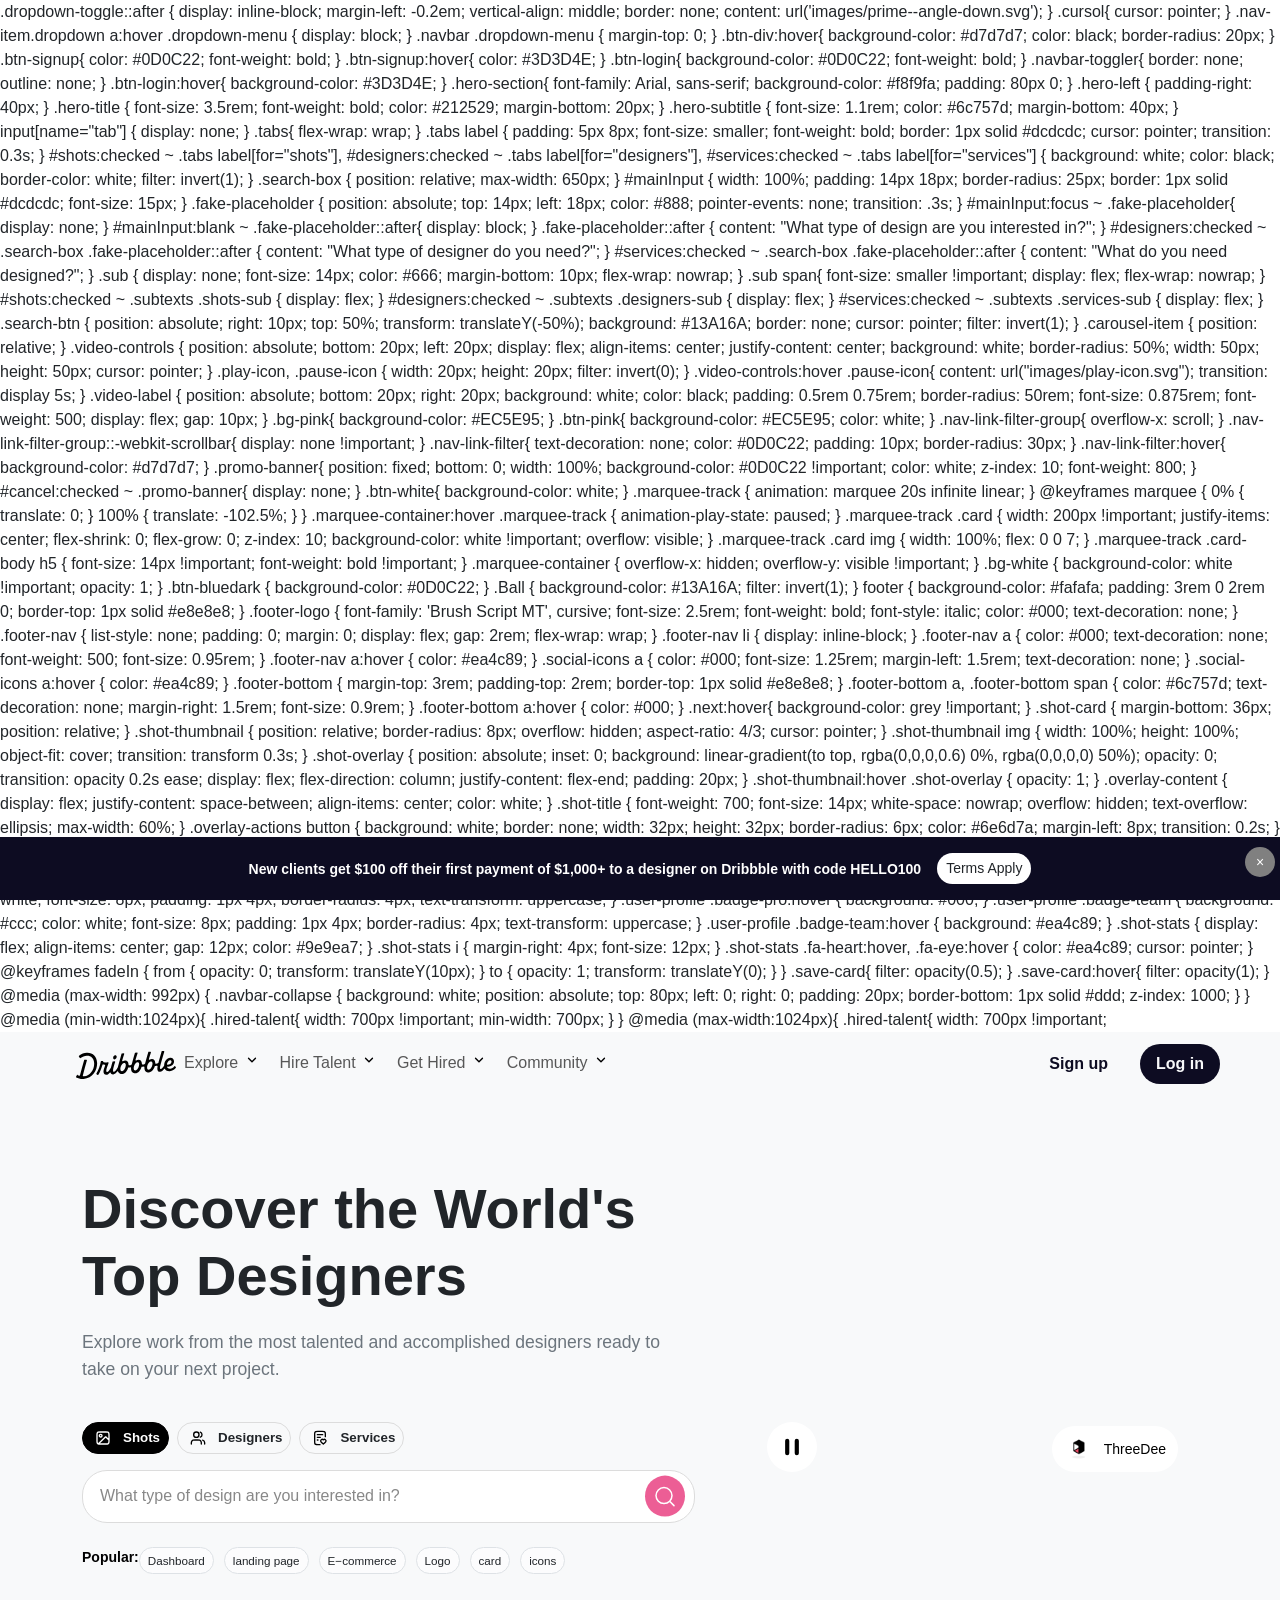
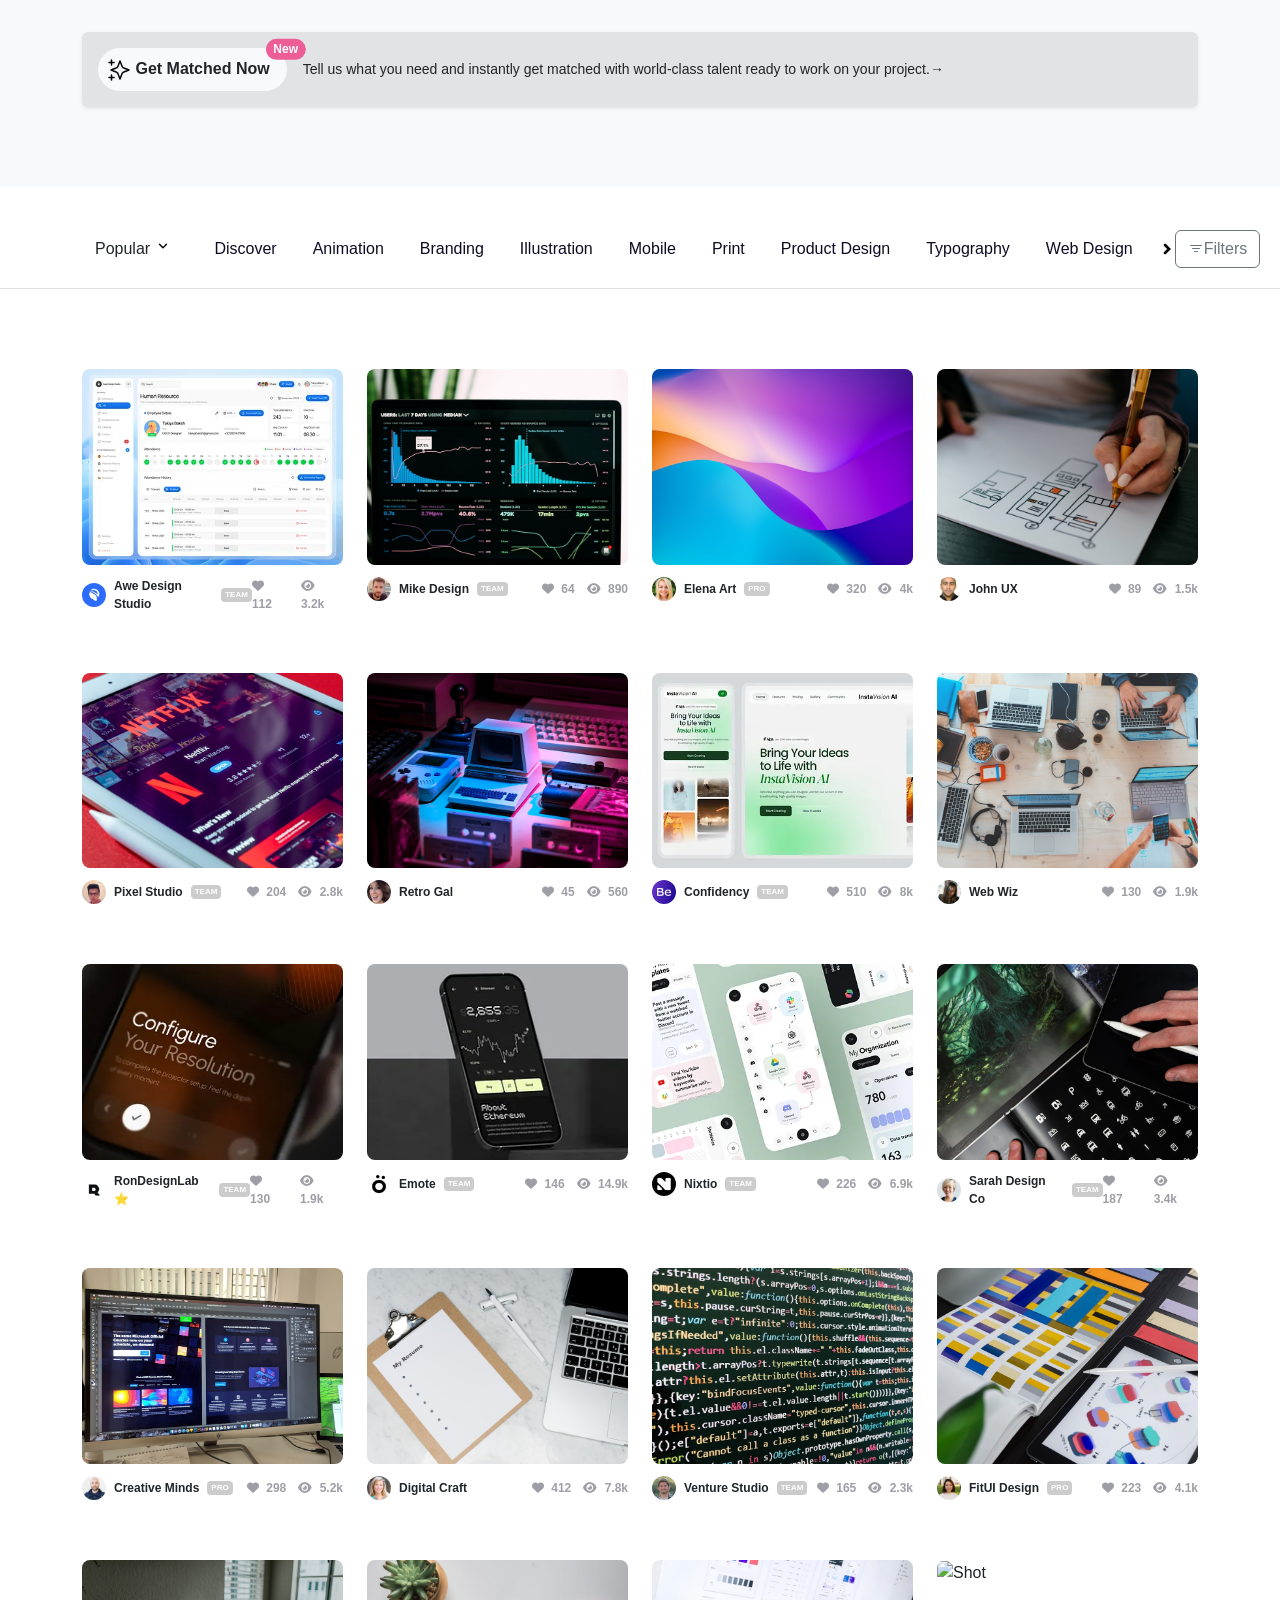
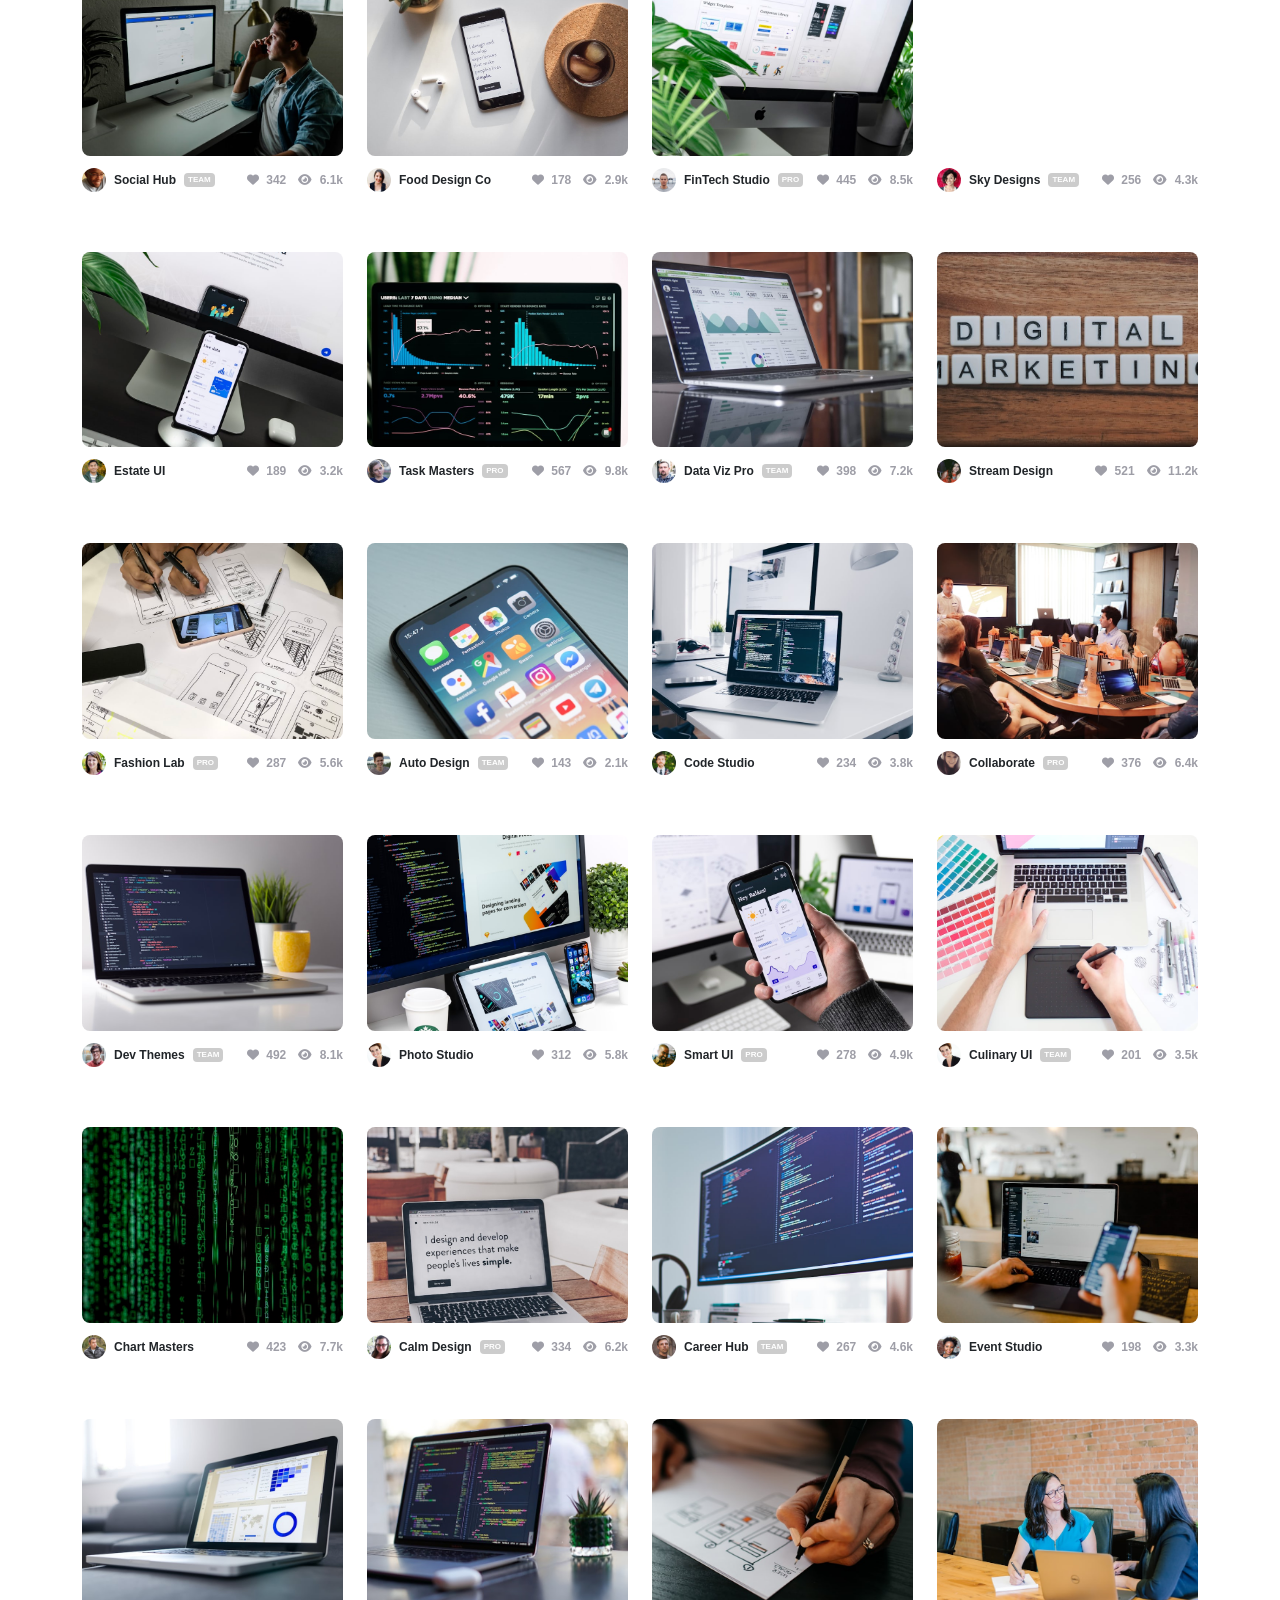
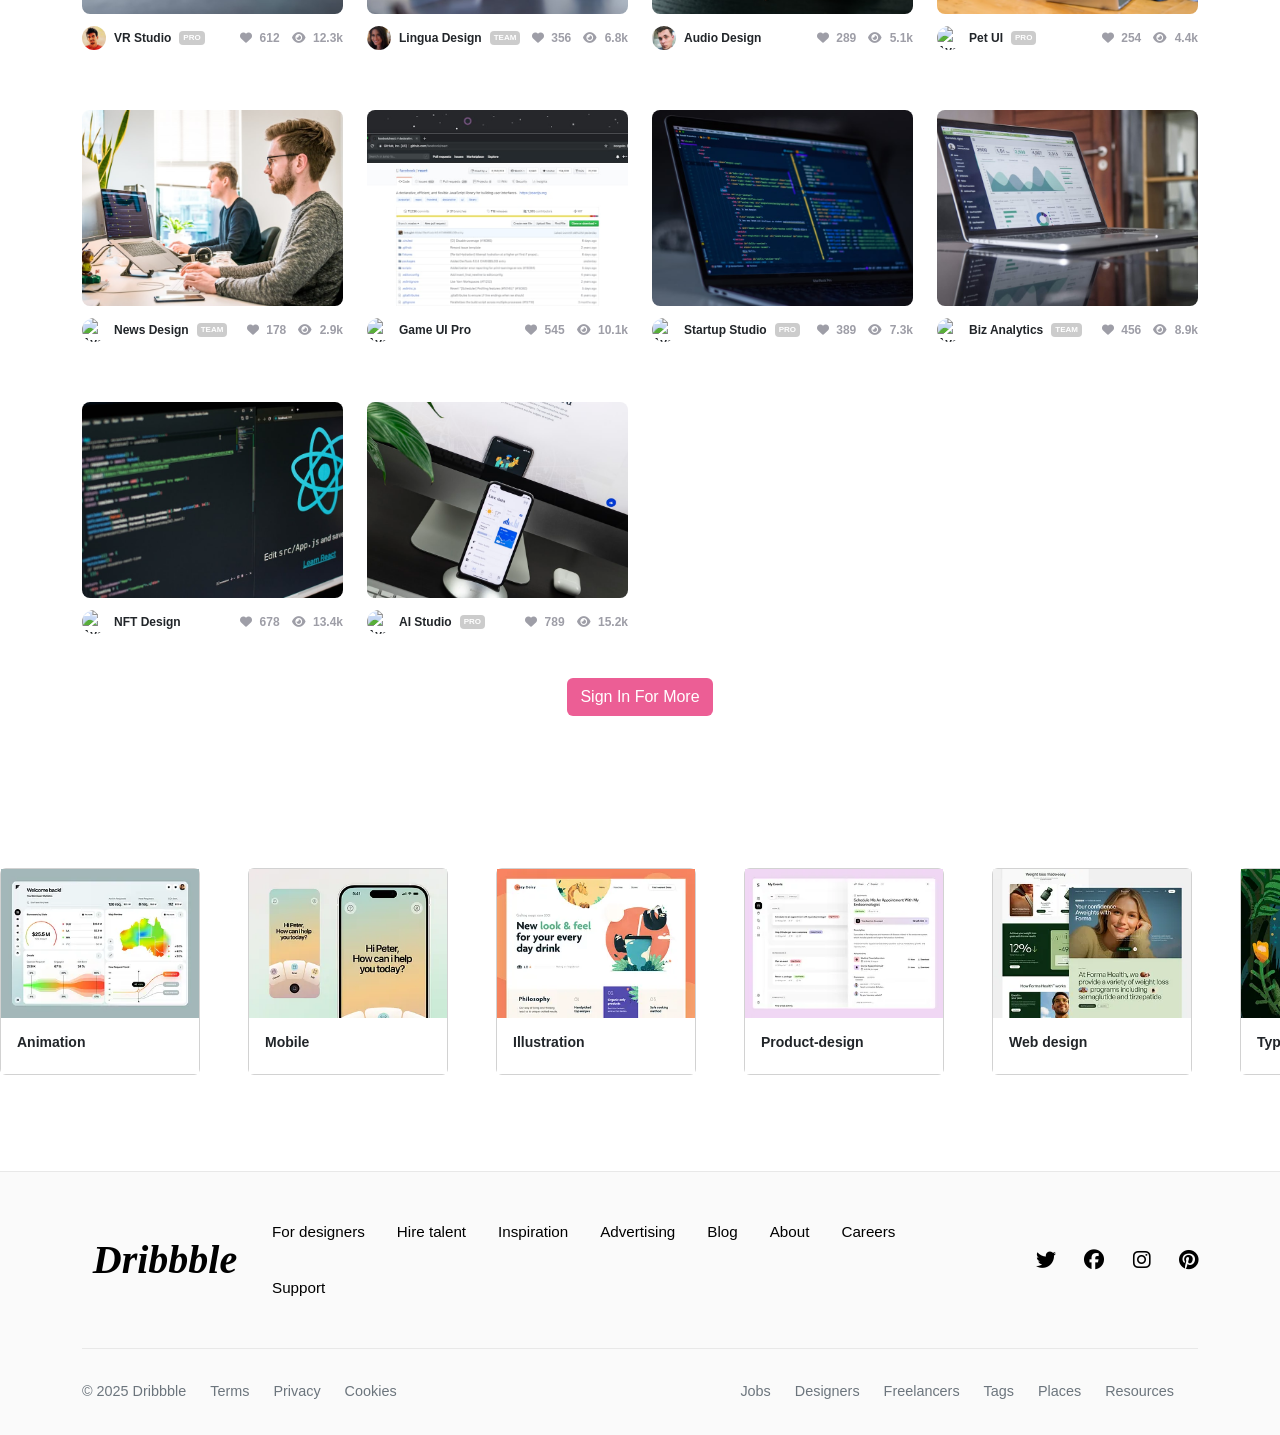
==== commit c02416c7: "changing the shot id" ====
--- a/index.html
+++ b/index.html
@@ -261,60 +261,58 @@
     background-color: white;
 }
 
-.marquee-track{
-    /* animation-name: marquee; */
-animation: marquee 20s infinite linear;
+.marquee-track {
+    animation: marquee 20s infinite linear;
 }
 
 @keyframes marquee {
-    0%{
+    0% {
         translate: 0;
     }
-
-    100%{
+    100% {
         translate: -102.5%;
     }
 }
 
-.marquee-container:hover  .marquee-track{
+.marquee-container:hover .marquee-track {
     animation-play-state: paused;
 }
-.marquee-track .card{
-    /* height: ; */
+
+.marquee-track .card {
     width: 200px !important;
     justify-items: center;
-    /* flex:?; */
     flex-shrink: 0;
     flex-grow: 0;
     z-index: 10;
     background-color: white !important;
     overflow: visible;
 }
-.marquee-track .card img{
+
+.marquee-track .card img {
     width: 100%;
-    flex: 0 0 7 ;
-    /* height: auto; */
-}
-
-.marquee-track .card-body h5{
+    flex: 0 0 7;
+}
+
+.marquee-track .card-body h5 {
     font-size: 14px !important;
     font-weight: bold !important;
 }
 
-.marquee-container{
-    overflow-x:hidden;
+.marquee-container {
+    overflow-x: hidden;
     overflow-y: visible !important;
 }
 
-.bg-white{
+.bg-white {
     background-color: white !important;
-    opacity: 1;  
-}
-.btn-bluedark{
+    opacity: 1;
+}
+
+.btn-bluedark {
     background-color: #0D0C22;
 }
 
-.Ball{
+.Ball {
     background-color: #13A16A;
     filter: invert(1);
 }
@@ -748,17 +746,17 @@
                     <input type="radio" name="tab" id="services">
 
                     <div class="tabs d-flex justify-content-center justify-content-lg-start gap-2 mb-3">
-                        <label for="shots" class="rounded-pill d-flex gap-2">
+                        <label for="shots" id="label-shots" class="rounded-pill d-flex gap-2">
                             <img src="images/image-default.svg" alt="" width="16px" class="my-auto mx-1 ">
                             Shots
                         </label>
 
-                        <label for="designers" class="rounded-pill d-flex gap-2">
+                        <label for="designers" id="label-designers" class="rounded-pill d-flex gap-2">
                             <img src="images/people-2people.svg" alt="" width="16px" class="my-auto mx-1">
                             Designers
                         </label>
 
-                        <label for="services" class="rounded-pill d-flex gap-2">
+                        <label for="services" id="label-services" class="rounded-pill d-flex gap-2">
                             <img src="images/menubook-love.svg" alt="" width="16px" class="my-auto mx-1">
                             Services
                         </label>
--- a/style.css
+++ b/style.css
@@ -12,86 +12,73 @@
     content: url('images/prime--angle-down.svg');
 }
 
-@media (min-width:1024px) {
-        /* h3{
-          font-size: 28px !important;
-        }
-
-        h5{
-          font-size: medium;
-        } */
-
-        .w-lg-700{
-          min-width: 700px !important;
-        }
-
-        .w-lg-400{
-          min-width: 400px !important;
-        }
-      }
-
-      @media (max-width:1024px) {
-        .dropdown-menu{
-          box-shadow:none !important;
-        }
-      }
-
-.cursol{
+@media (min-width: 1024px) {
+    .w-lg-700 {
+        min-width: 700px !important;
+    }
+
+    .w-lg-400 {
+        min-width: 400px !important;
+    }
+}
+
+@media (max-width: 1024px) {
+    .dropdown-menu {
+        box-shadow: none !important;
+    }
+}
+
+.cursol {
     cursor: pointer;
 }
-
 
 .nav-item.dropdown a:hover .dropdown-menu {
     display: block;
 }
 
 .navbar .dropdown-menu {
-    margin-top: 0;  
-}
-
-.btn-div{
+    margin-top: 0;
+}
+
+.btn-div {
     padding-top: 5px;
     padding-bottom: 5px;
 }
 
-.btn-div:hover{
+.btn-div:hover {
     background-color: #d7d7d7;
     color: black;
     border-radius: 20px;
 }
 
-
-.btn-signup{
+.btn-signup {
     color: #0D0C22;
     font-weight: bold;
 }
 
-.btn-signup:hover{
+.btn-signup:hover {
     color: #3D3D4E;
 }
 
-.btn-login{
+.btn-login {
     background-color: #0D0C22;
     font-weight: bold;
 }
 
-.navbar-toggler{
+.navbar-toggler {
     border: none;
     outline: none;
 }
 
-
-.btn-login:hover{
+.btn-login:hover {
     background-color: #3D3D4E;
 }
 
-.hero-section{
+.hero-section {
     font-family: Arial, sans-serif;
     background-color: #f8f9fa;
     padding: 80px 0;
 }
-
-
 
 .hero-left {
     padding-right: 40px;
@@ -104,22 +91,20 @@
     margin-bottom: 20px;
 }
 
-    .hero-subtitle {
+.hero-subtitle {
     font-size: 1.1rem;
     color: #6c757d;
     margin-bottom: 40px;
 }
 
-/* Hide radio buttons */
 input[name="tab"] {
     display: none;
 }
 
-/* Tab styling */
-
-.tabs{
+.tabs {
     flex-wrap: wrap;
 }
+
 .tabs label {
     padding: 5px 8px;
     font-size: smaller;
@@ -127,19 +112,17 @@
     border: 1px solid #dcdcdc;
     cursor: pointer;
     transition: 0.3s;
-    
-}
-
-#shots:checked ~ .tabs label[for="shots"],
-#designers:checked ~ .tabs label[for="designers"],
-#services:checked ~ .tabs label[for="services"] {
+}
+
+#shots:checked ~ .tabs #label-shots,
+#designers:checked ~ .tabs #label-designers,
+#services:checked ~ .tabs #label-services {
     background: white;
     color: black;
     border-color: white;
     filter: invert(1);
 }
 
-/* Search box */
 .search-box {
     position: relative;
     max-width: 650px;
@@ -153,21 +136,20 @@
     font-size: 15px;
 }
 
-/* Fake placeholder */
 .fake-placeholder {
     position: absolute;
     top: 14px;
     left: 18px;
     color: #888;
     pointer-events: none;
-    transition: .3s;
-}
-
-#mainInput:focus ~ .fake-placeholder{
+    transition: 0.3s;
+}
+
+#mainInput:focus ~ .fake-placeholder {
     display: none;
 }
 
-#mainInput:blank ~ .fake-placeholder::after{
+#mainInput:blank ~ .fake-placeholder::after {
     display: block;
 }
 
@@ -187,17 +169,15 @@
     display: none;
     font-size: 14px;
     color: #666;
-    margin-bottom: 10px; 
+    margin-bottom: 10px;
     flex-wrap: nowrap;
 }
 
-.sub span{
+.sub span {
     font-size: smaller !important;
     display: flex;
-    flex-wrap: nowrap;  
-}
-
-
+    flex-wrap: nowrap;
+}
 
 #shots:checked ~ .subtexts .shots-sub {
     display: flex;
@@ -224,7 +204,6 @@
 
 .carousel-item {
     position: relative;
-
 }
 
 .video-controls {
@@ -241,13 +220,14 @@
     cursor: pointer;
 }
 
-.play-icon, .pause-icon {
+.play-icon,
+.pause-icon {
     width: 20px;
     height: 20px;
     filter: invert(0);
 }
 
-.video-controls:hover  .pause-icon{
+.video-controls:hover .pause-icon {
     content: url("images/play-icon.svg");
     transition: display 5s;
 }
@@ -316,8 +296,7 @@
 }
 
 .marquee-track{
-    /* animation-name: marquee; */
-animation: marquee 20s infinite linear;
+    animation: marquee 20s infinite linear;
 }
 
 @keyframes marquee {
@@ -335,10 +314,8 @@
 }
 
 .marquee-track .card{
-    /* height: ; */
     width: 200px !important;
     justify-items: center;
-    /* flex:?; */
     flex-shrink: 0;
     flex-grow: 0;
     z-index: 10;
@@ -348,8 +325,7 @@
 
 .marquee-track .card img{
     width: 100%;
-    flex: 0 0 7 ;
-    /* height: auto; */
+    flex: 0 0 7;
 }
 
 .marquee-track .card-body h5{
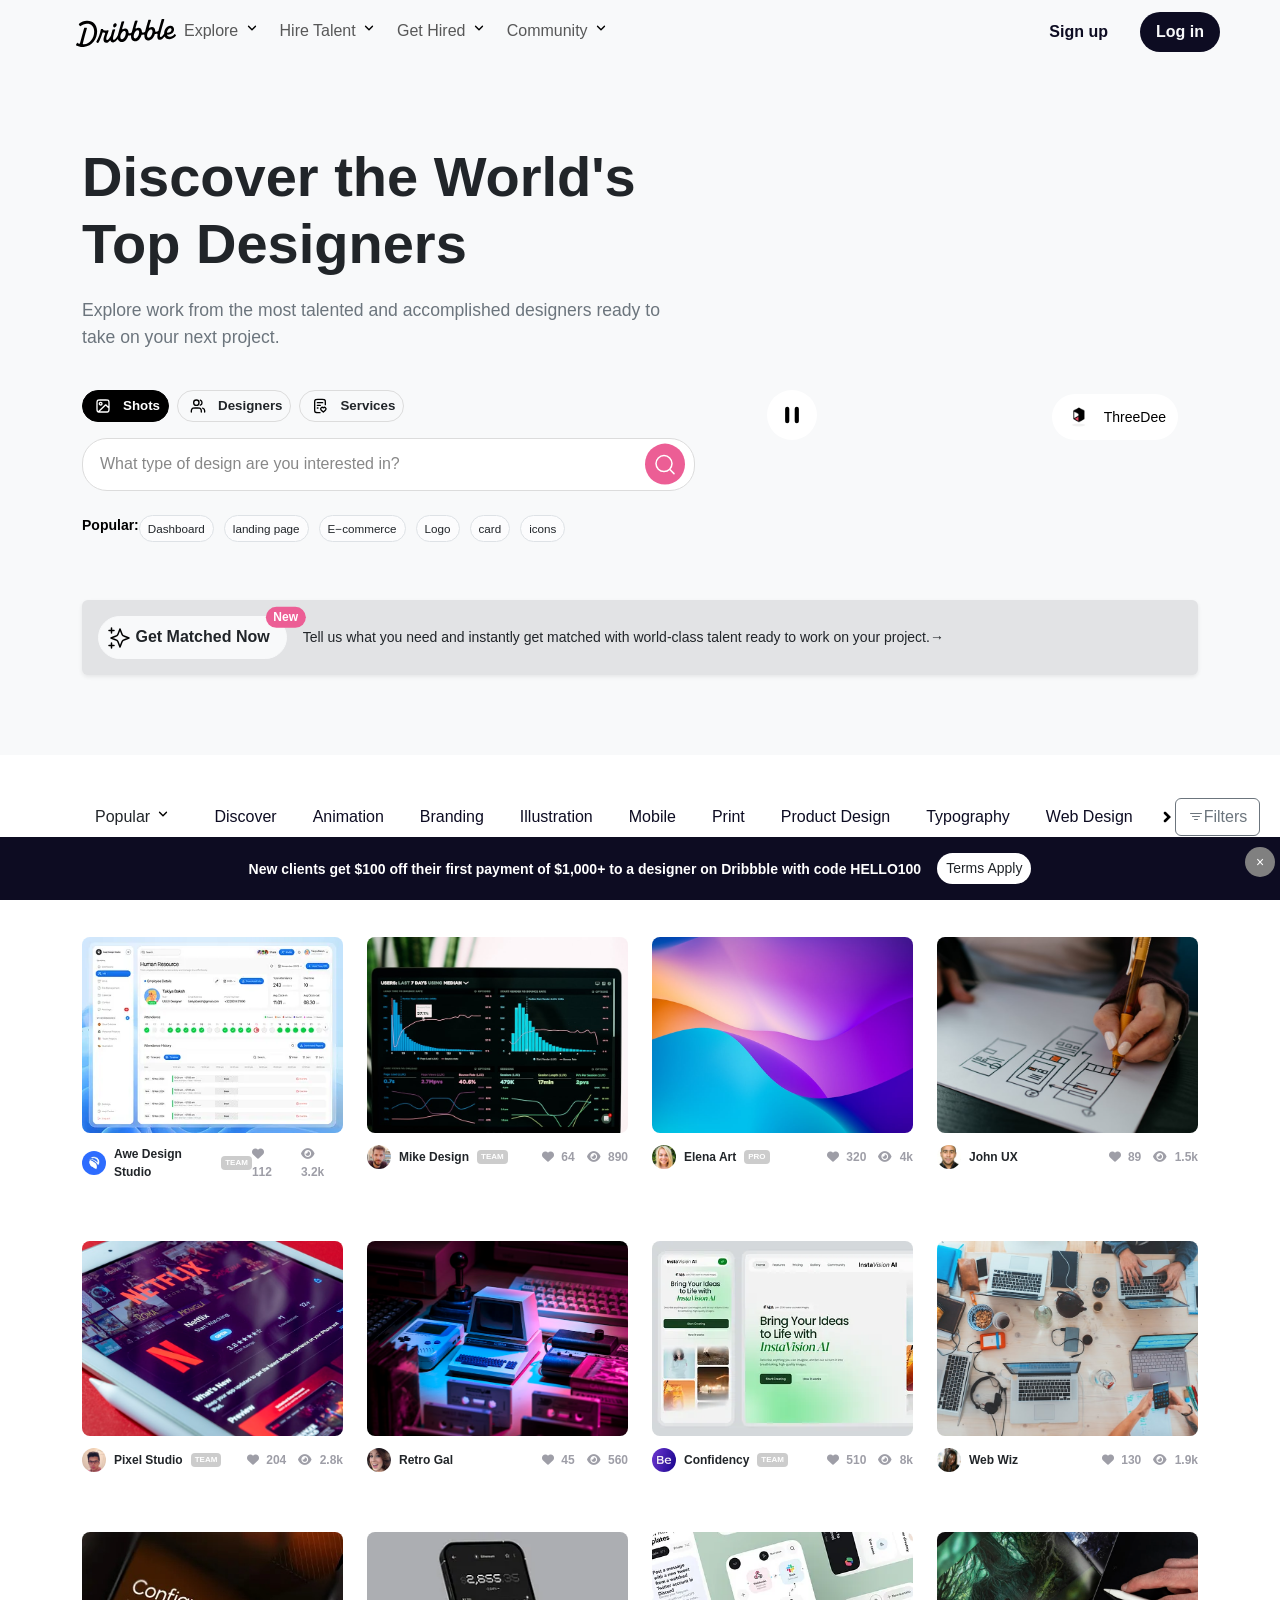
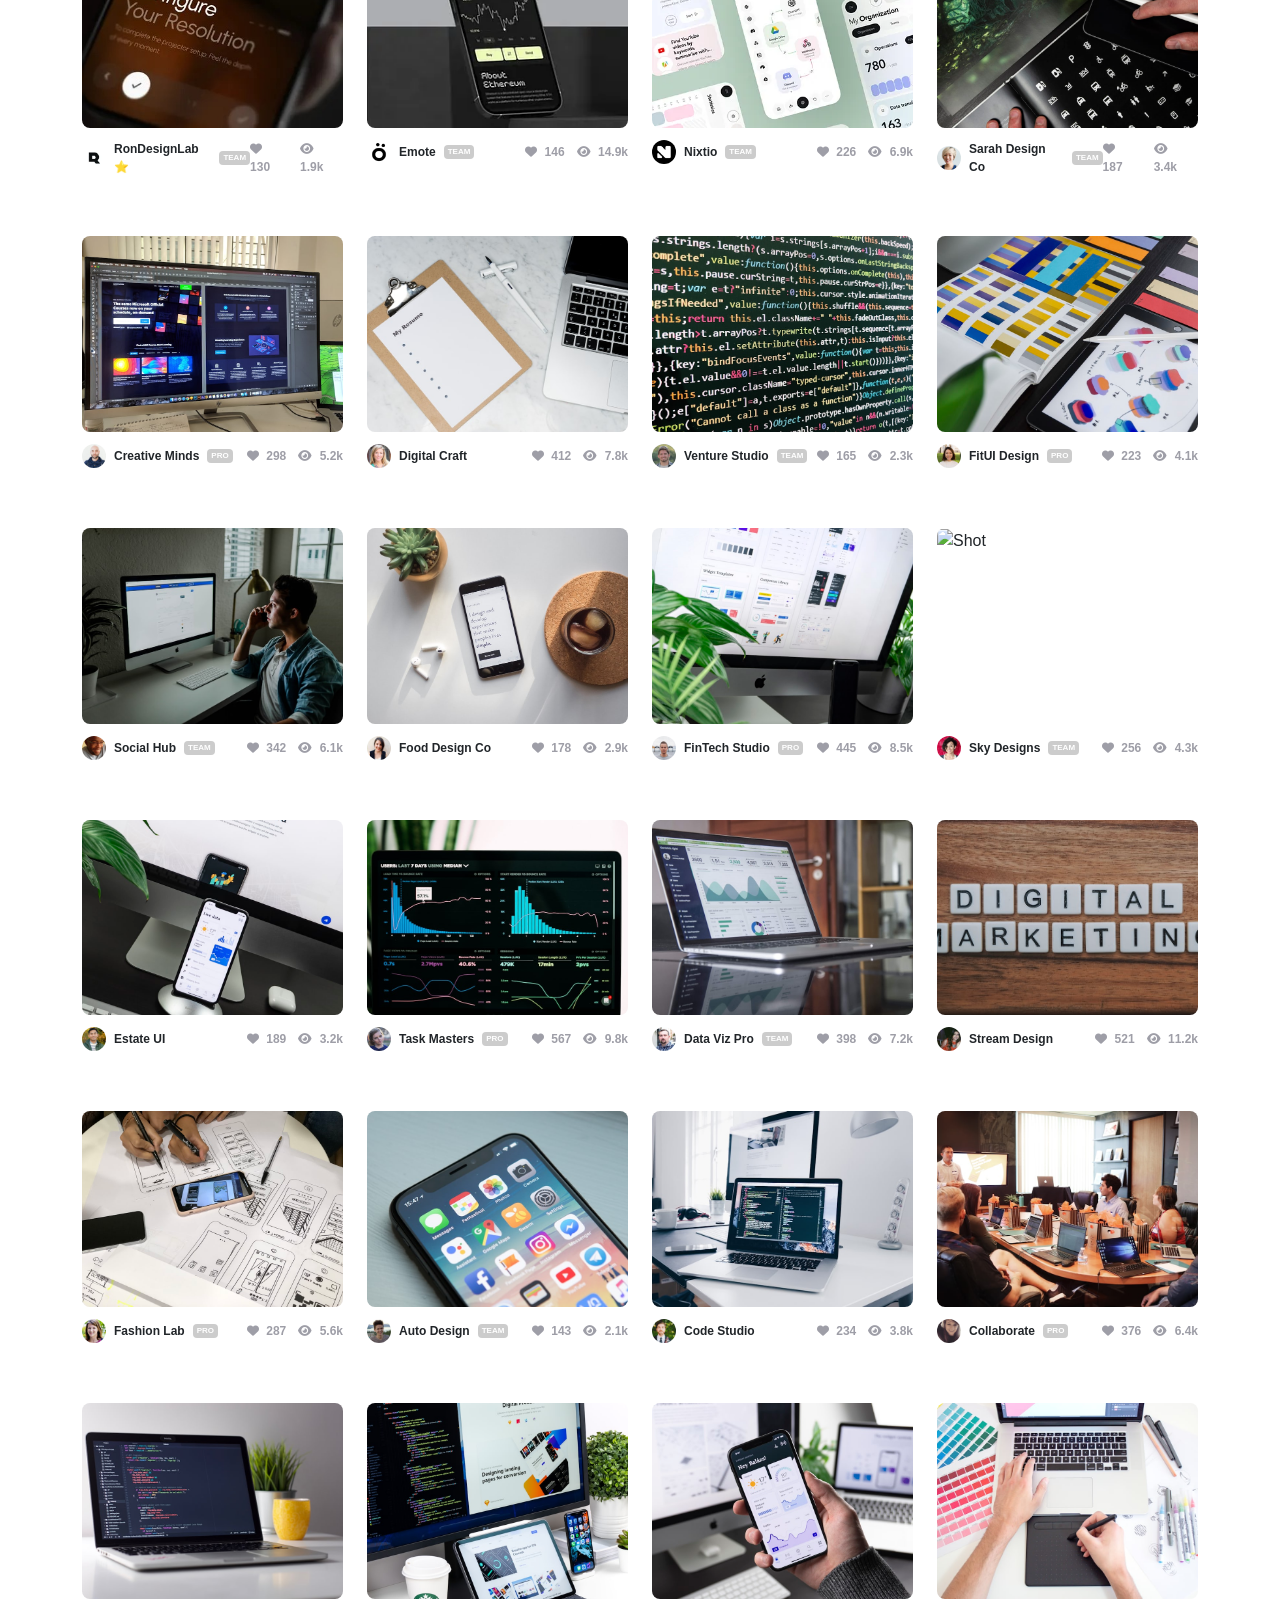
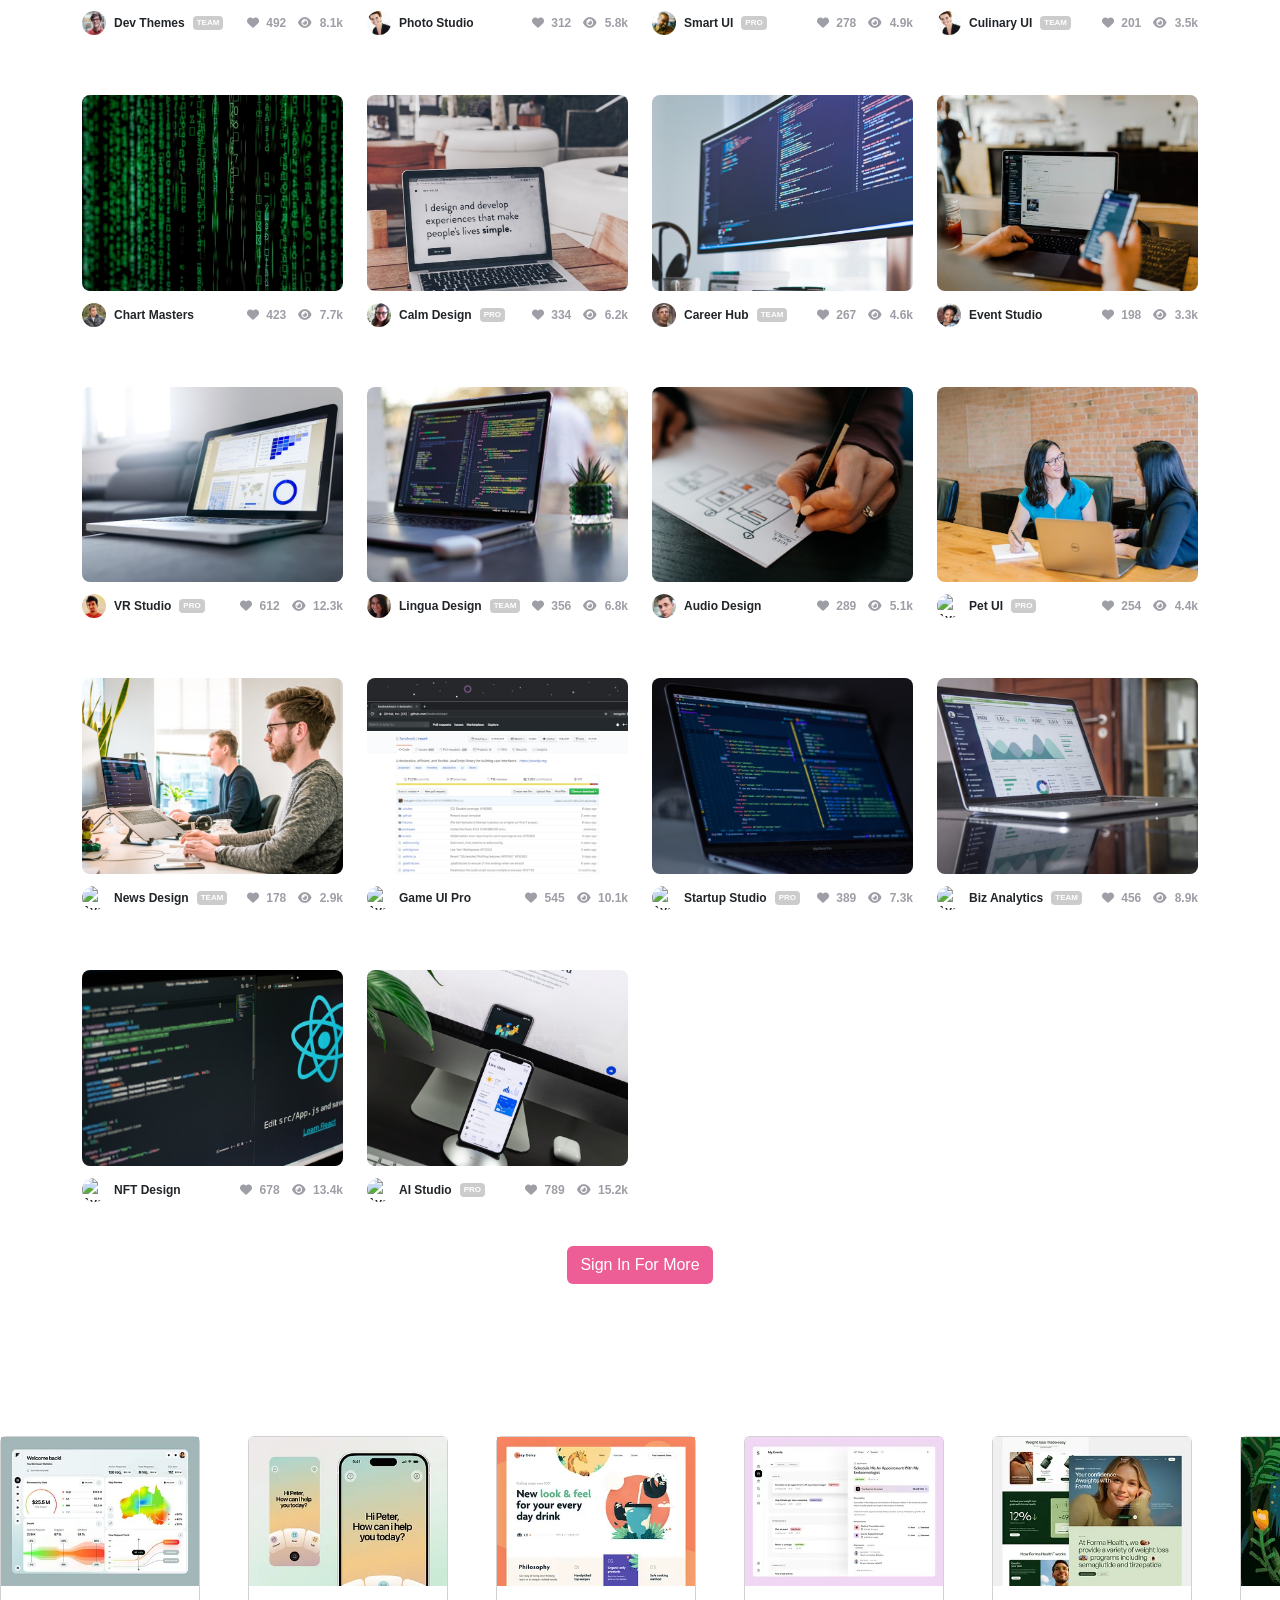
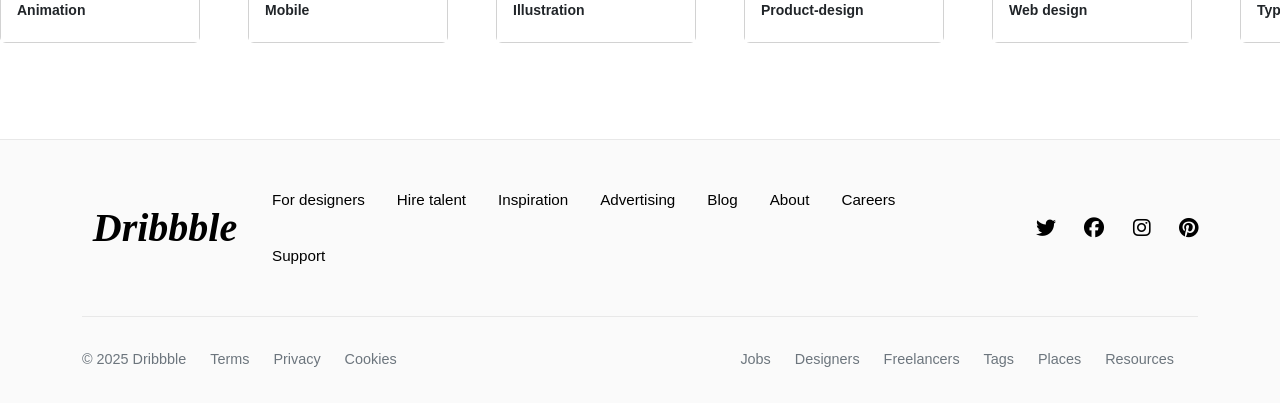
==== commit 2e2a5273: "fixing a style bug" ====
--- a/index.html
+++ b/index.html
@@ -8,7 +8,12 @@
     <link href="https://cdn.jsdelivr.net/npm/bootstrap@5.3.2/dist/css/bootstrap.min.css" rel="stylesheet">
     <link rel="stylesheet" href="https://cdnjs.cloudflare.com/ajax/libs/font-awesome/6.5.1/css/all.min.css">
     <link rel="stylesheet" href="style.css">
-    <link rel="stylesheet" href="dribbble.css">
+    <style>
+body{
+    font-family: -apple-system, BlinkMacSystemFont, "Segoe UI", Roboto, "Helvetica Neue", Arial, sans-serif;
+    background-color: white;
+    overflow-x: hidden;
+}
 
 .dropdown-toggle::after {
     display: inline-block;
@@ -261,58 +266,60 @@
     background-color: white;
 }
 
-.marquee-track {
-    animation: marquee 20s infinite linear;
+.marquee-track{
+    /* animation-name: marquee; */
+animation: marquee 20s infinite linear;
 }
 
 @keyframes marquee {
-    0% {
+    0%{
         translate: 0;
     }
-    100% {
+
+    100%{
         translate: -102.5%;
     }
 }
 
-.marquee-container:hover .marquee-track {
+.marquee-container:hover  .marquee-track{
     animation-play-state: paused;
 }
-
-.marquee-track .card {
+.marquee-track .card{
+    /* height: ; */
     width: 200px !important;
     justify-items: center;
+    /* flex:?; */
     flex-shrink: 0;
     flex-grow: 0;
     z-index: 10;
     background-color: white !important;
     overflow: visible;
 }
-
-.marquee-track .card img {
+.marquee-track .card img{
     width: 100%;
-    flex: 0 0 7;
-}
-
-.marquee-track .card-body h5 {
+    flex: 0 0 7 ;
+    /* height: auto; */
+}
+
+.marquee-track .card-body h5{
     font-size: 14px !important;
     font-weight: bold !important;
 }
 
-.marquee-container {
-    overflow-x: hidden;
+.marquee-container{
+    overflow-x:hidden;
     overflow-y: visible !important;
 }
 
-.bg-white {
+.bg-white{
     background-color: white !important;
-    opacity: 1;
-}
-
-.btn-bluedark {
+    opacity: 1;  
+}
+.btn-bluedark{
     background-color: #0D0C22;
 }
 
-.Ball {
+.Ball{
     background-color: #13A16A;
     filter: invert(1);
 }
@@ -539,6 +546,10 @@
 @media (max-width:1024px){
     .hired-talent{
         width: 700px !important;
+        min-width: 700px;
+    }
+}
+    </style>
 </head>
 <body>
     <!-- my navbar-->
@@ -746,17 +757,17 @@
                     <input type="radio" name="tab" id="services">
 
                     <div class="tabs d-flex justify-content-center justify-content-lg-start gap-2 mb-3">
-                        <label for="shots" id="label-shots" class="rounded-pill d-flex gap-2">
+                        <label for="shots" class="rounded-pill d-flex gap-2">
                             <img src="images/image-default.svg" alt="" width="16px" class="my-auto mx-1 ">
                             Shots
                         </label>
 
-                        <label for="designers" id="label-designers" class="rounded-pill d-flex gap-2">
+                        <label for="designers" class="rounded-pill d-flex gap-2">
                             <img src="images/people-2people.svg" alt="" width="16px" class="my-auto mx-1">
                             Designers
                         </label>
 
-                        <label for="services" id="label-services" class="rounded-pill d-flex gap-2">
+                        <label for="services" class="rounded-pill d-flex gap-2">
                             <img src="images/menubook-love.svg" alt="" width="16px" class="my-auto mx-1">
                             Services
                         </label>
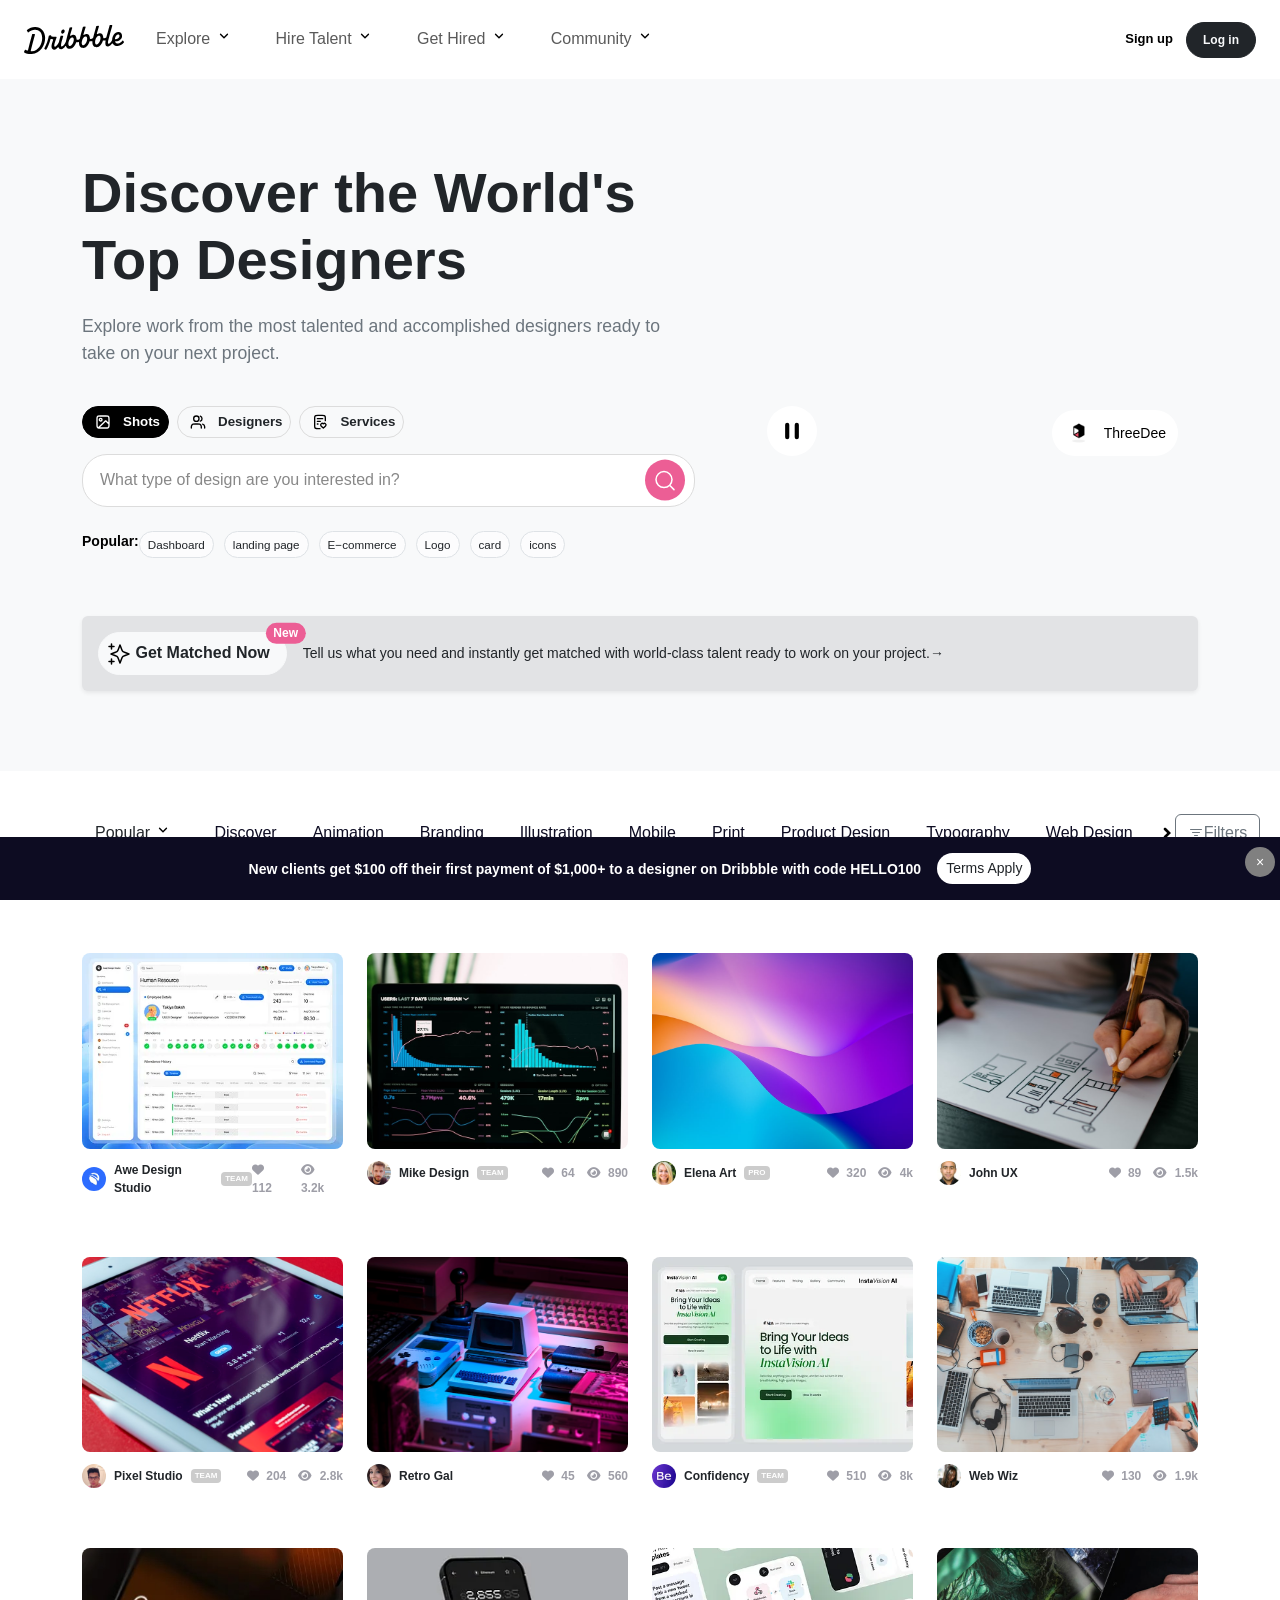
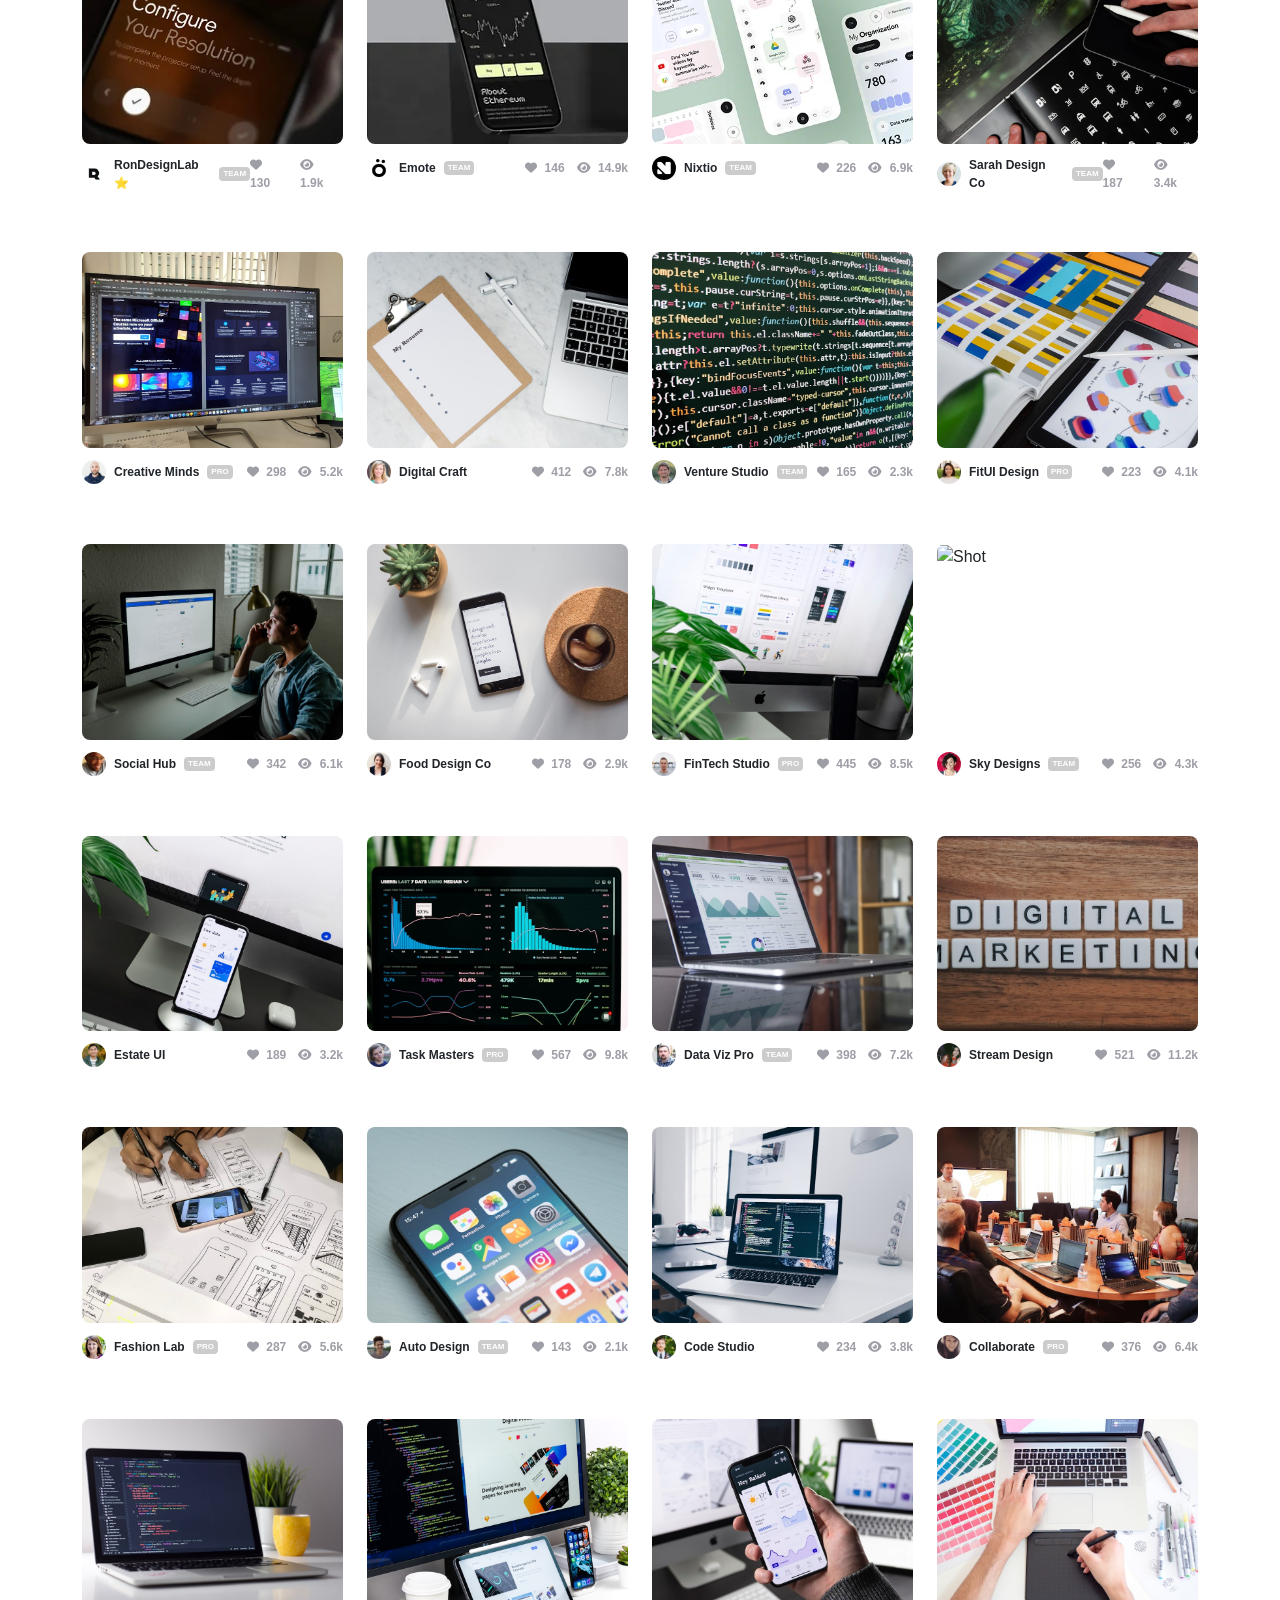
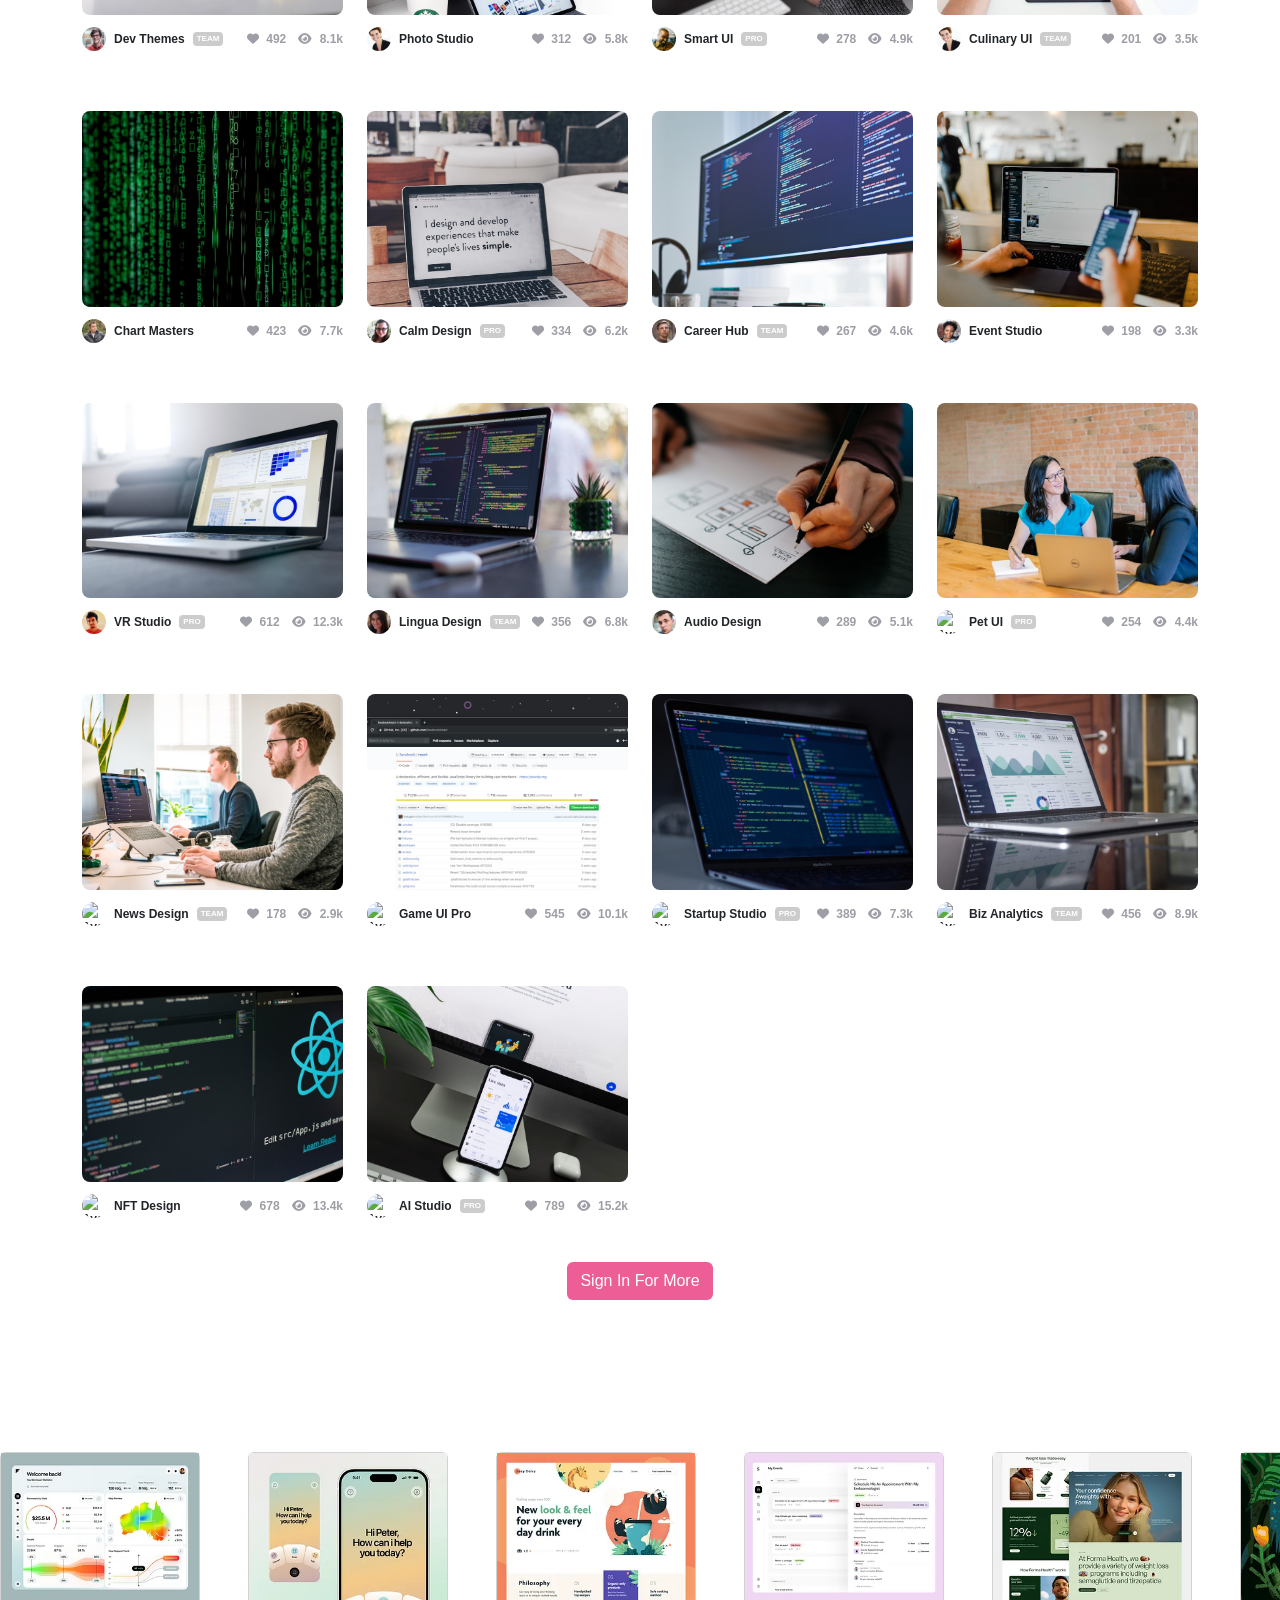
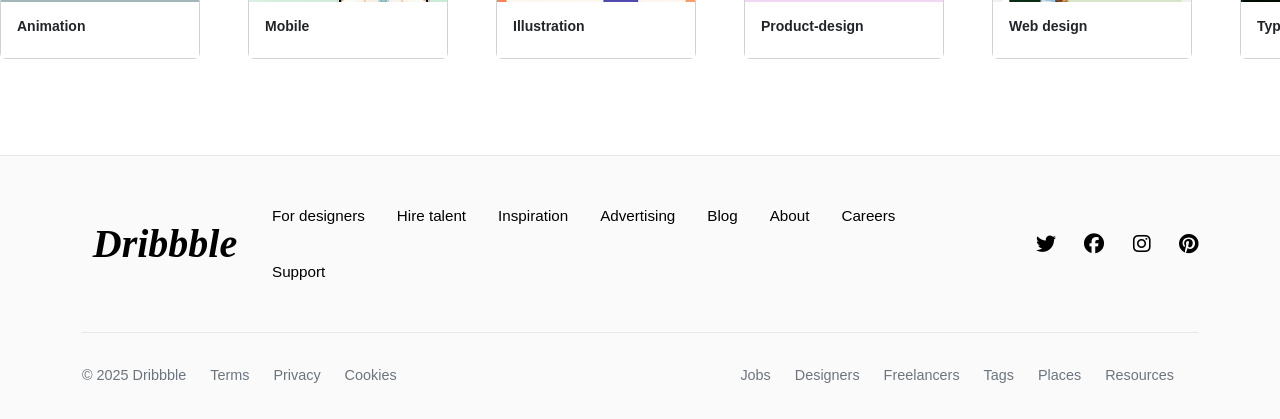
==== commit 70fc5063: "fix formatting issues in blog and index pages" ====
--- a/index.html
+++ b/index.html
@@ -31,6 +31,12 @@
 
 .navbar .dropdown-menu {
     margin-top: 0;  
+}
+
+@media (max-width: 1024px) {
+    .dropdown-menu {
+        box-shadow: none !important;
+    }
 }
 
 .btn-div:hover{
@@ -537,215 +543,205 @@
         z-index: 1000;
     }
 }
-@media (min-width:1024px){
-    .hired-talent{
-        width: 700px !important;
-        min-width: 700px;
-    }
-}
-@media (max-width:1024px){
-    .hired-talent{
-        width: 700px !important;
-        min-width: 700px;
-    }
-}
     </style>
 </head>
 <body>
     <!-- my navbar-->
-    <nav class="navbar navbar-expand-lg bg-body-tertiary sticky-top">
-        <div class="container-fluid mx-lg-5">
-            <button class="navbar-toggler d-lg-none" type="button" data-bs-toggle="collapse" data-bs-target="#navbarScroll" aria-controls="navbarScroll" aria-expanded="false" aria-label="Toggle navigation" style="display: flex; flex-direction: column; justify-content: space-evenly; width: 3rem; height: 3rem;">
+    <nav class="navbar navbar-expand-lg d-flex justify-content-between gap-2 px-4 py-3">
+        <div class="d-flex">
+            <button class="navbar-toggler d-lg-none" type="button" data-bs-toggle="collapse" data-bs-target="#navbarSupportedContent" aria-controls="navbarSupportedContent" aria-expanded="false" aria-label="Toggle navigation" style="display: flex; flex-direction: column; justify-content: space-evenly; width: 3rem; height: 3rem;">
             <div style="background-color: black; border: 1px solid black; width:100%; height: 10%;"></div>
             <div style="background-color: black; border: 1px solid black; width:80%; height: 10%;"></div>
             <div style="background-color: black; border: 1px solid black; width:50%; height: 10%;"></div>
             </button>
-
-            <a class="navbar-brand disabled ps-3 me-auto" href="index.html"><img src="images/logo.svg" width="100px" alt="Dribbble"></a>
-            <div class="collapse navbar-collapse" id="navbarScroll">
-            <ul class="navbar-nav me-auto my-2 my-lg-0 navbar-nav-scroll">
-                <li class="nav-item dropdown">
+            <a class="navbar-brand d-flex" href="index.html"><img src="images/logo.svg" alt="" width="100px"></a>
+        </div> 
+         <a href="login.html" class="btn btn-dark fw-bold rounded-pill text-light px-3 py-2 ms-auto d-lg-none" style="font-size: 12px;">Log in</a>
+            <div class="navbar-collapse collapse" id="navbarSupportedContent">
+                <ul class="navbar-nav mb-2 mb-lg-0 pe-4">
+                   <li class="nav-item dropdown">
+                      <a class="nav-link dropdown-toggle" href="#" role="button" data-bs-toggle="dropdown" aria-expanded="false">
+                          Explore
+                      </a>
+                      <ul class="dropdown-menu p-3">
+                          <li class="py-2"><a class="dropdown-item" href="#"><img src="images/scale-up.svg" alt="" loading="lazy" class="me-2">Popular</a></li>
+                          <li class="py-2"><a class="dropdown-item" href="#"><img src="images/design-geminilogo.svg" alt="" loading="lazy" class="me-2">New and Noteworthy</a></li>
+                          <li><hr class="dropdown-divider mx-auto " width="90%"></li>
+                          <li class="py-2"><a class="dropdown-item" href="#">Product Design</a></li>
+                          <li class="py-2"><a href="" class="dropdown-item">Web Design</a></li>
+                          <li class="py-2"><a href="" class="dropdown-item">Animation</a></li>
+                          <li class="py-2"><a href="" class="dropdown-item">Branding</a></li>
+                          <li class="py-2"><a href="" class="dropdown-item">Illustration</a></li>
+                          <li class="py-2"><a href="" class="dropdown-item">Mobile</a></li>
+                          <li class="py-2"><a href="" class="dropdown-item">Typography</a></li>
+                          <li class="py-2"><a href="" class="dropdown-item">Paint</a></li>
+                      </ul>
+                  </li>
+                </ul>
+                <!-- hire talent  -->
+                <ul class="hired-talent navbar-nav mb-2 mb-lg-0 pe-4">
+                     <li class="nav-item dropdown">
+                      <a class="nav-link dropdown-toggle" href="#" role="button" data-bs-toggle="dropdown" aria-expanded="false">
+                          Hire Talent
+                      </a>
+                      <div class="dropdown-menu w-100 w-lg-700 p-4 border-0 rounded-4 mt-2">
+                          <div class="row g-4">
+                              <div class="col-12 col-lg-6 btn-div d-flex">
+                                  <div class="me-3 fs-3"><img src="images/gemini-menubook.svg" alt="" sizes="20px"></div>
+                                  <div>
+                                      <h6 class="fw-semibold mb-1">Start a Project Brief</h6>
+                                      <p class="small text-muted mb-0">Get instant talent recommendations</p>
+                                  </div>
+                              </div>
+                              <div class="col-12 col-lg-6 btn-div d-flex">
+                                  <div class="me-3 fs-3"><img src="images/tag.svg" alt="" sizes="20px"></div>
+                                  <div>
+                                      <h6 class="fw-semibold mb-1">Explore Services</h6>
+                                      <p class="small text-muted mb-0">Hire quickly with pre-packaged services</p>
+                                  </div>
+                              </div>
+                              <div class="col-12 col-lg-6 btn-div d-flex">
+                              <div class="me-3 fs-3"><img src="images/search-icon.svg" alt="" sizes="20px"></div>
+                                  <div>
+                                      <h6 class="fw-semibold mb-1">Browse Profiles</h6>
+                                      <p class="small text-muted mb-0">Find and message talent directly</p>
+                                  </div>
+                              </div>
+                              <div class="col-12 col-lg-6 btn-div d-flex">
+                                  <div class="me-3 fs-3"><img src="images/pin.svg" alt="" sizes="20px"></div>
+                                  <div>
+                                      <h6 class="fw-semibold mb-1">Post a Full-Time Job</h6>
+                                      <p class="small text-muted mb-0">Reach designers looking for roles</p>
+                                  </div>
+
+                          </div>
+                          <hr class="my-3 mx-auto" width="90vw">
+
+                                  <div class="small fw-semibold text-black"> 
+                                      <img src="images/book.svg" alt="" sizes="12px">
+                                      Learn more about hiring work on dribbble <img src="images/" sizes="16px">
+                                  </div>
+                          </div>
+                  </div>
+                  </li>
+                </ul>
+                
+                <!-- get hired  -->
+                 <ul class=" navbar-nav mb-2 mb-lg-0 pe-4">
+                     <li class="nav-item dropdown">
+                  <a class="nav-link dropdown-toggle" href="#" role="button" data-bs-toggle="dropdown" aria-expanded="false">
+                      Get Hired
+                  </a>
+                  <div class="dropdown-menu p-4 w-100 w-lg-700 border-0 rounded-4 mt-2">
+                      <div class="row g-4">
+                          <div class="col-12 col-lg-6 d-flex btn-div">
+                              <div class="me-3 fs-3"><img src="images/menubook.svg" alt="" sizes="20px"></div>
+                              <div>
+                                  <h6 class="fw-semibold mb-1">Project Brief</h6>
+                                  <p class="small text-muted mb-0">Browse open client project briefs</p>
+                              </div>
+                          </div>
+                          <div class="col-lg-6 d-none d-lg-flex" style="cursor: pointer;">
+                              <span class="">Upgrade to Pro → <br> Advertise with Us →</span>
+                          </div>
+                          <!-- second line -->
+                          <div class="col-12 col-lg-6 d-flex btn-div">
+                              <div class="me-3 fs-3"><img src="images/save-plus.svg" alt="" sizes="20px"></div>
+                              <div>
+                                  <h6 class="fw-semibold mb-1">Add a Service</h6>
+                                  <p class="small text-muted mb-0">Let clients purchase your services</p>
+                              </div>
+                          </div>
+                          <div class="col-6 d-none d-lg-flex">
+                          </div>
+
+                          <div class="col-12 col-lg-6 d-flex btn-div">
+                              <div class="me-3 fs-3"><img src="images/bag.svg" alt="" sizes="20px"></div>
+                              <div>
+                                  <h6 class="fw-semibold mb-1">Full-Time Jobs</h6>
+                                  <p class="small text-muted mb-0">
+                                  Apply to full-time design roles
+                                  </p>
+                              </div>
+                          </div>
+                          <div class="col-6 d-none d-lg-flex">
+                          </div>
+                          <div class="col-lg-12 d-flex d-lg-none" style="cursor: pointer;">
+                              <span class="">Upgrade to Pro → <br> Advertise with Us →</span>
+                          </div>
+                          
+
+                      
+                          <hr class="my-3">
+
+                                  <div class="small fw-semibold text-black"> 
+                                      <img src="images/book.svg" alt="" sizes="12px">
+                                      Learn more about hiring work on dribbble <img src="images/" sizes="16px">
+                                  </div>
+                          </div>
+                  </div>
+                  </li>
+                </ul>
+                 
+                <!-- community  -->
+                 <ul class="community navbar-nav mb-2 mb-lg-0 pe-4">
+                    <li class="nav-item dropdown">
                     <a class="nav-link dropdown-toggle" href="#" role="button" data-bs-toggle="dropdown" aria-expanded="false">
-                        Explore
+                        Community
                     </a>
-                    <ul class="dropdown-menu p-3">
-                        <li class="py-2"><a class="dropdown-item" href="#"><img src="images/scale-up.svg" alt="" loading="lazy" class="me-2">Popular</a></li>
-                        <li class="py-2"><a class="dropdown-item" href="#"><img src="images/design-geminilogo.svg" alt="" loading="lazy" class="me-2">New and Noteworthy</a></li>
-                        <li><hr class="dropdown-divider mx-auto " width="90%"></li>
-                        <li class="py-2"><a class="dropdown-item" href="#">Product Design</a></li>
-                        <li class="py-2"><a href="" class="dropdown-item">Web Design</a></li>
-                        <li class="py-2"><a href="" class="dropdown-item">Animation</a></li>
-                        <li class="py-2"><a href="" class="dropdown-item">Branding</a></li>
-                        <li class="py-2"><a href="" class="dropdown-item">Illustration</a></li>
-                        <li class="py-2"><a href="" class="dropdown-item">Mobile</a></li>
-                        <li class="py-2"><a href="" class="dropdown-item">Typography</a></li>
-                        <li class="py-2"><a href="" class="dropdown-item">Paint</a></li>
-                    </ul>
-                </li>
-
-                <li class="nav-item dropdown">
-                    <a class="nav-link dropdown-toggle" href="#" role="button" data-bs-toggle="dropdown" aria-expanded="false">
-                        Hire Talent
-                    </a>
-                    <div class="dropdown-menu w-100 w-lg-700 p-4 shadow-lg border-0 rounded-4 mt-2" style="border-radius: 16px !important;box-shadow: 0 10px 40px rgba(0,0,0,0.10) !important;">
+                  
+                    <div class=" dropdown-menu w-100 w-lg-400 p-4 border-0 rounded-4 mt-2">
                         <div class="row g-4">
-                            <div class="col-12 col-lg-6 btn-div d-flex">
-                                <div class="me-3 fs-3"><img src="images/gemini-menubook.svg" alt="" sizes="20px"></div>
-                                <div>
-                                    <h6 class="fw-semibold mb-1">Start a Project Brief</h6>
-                                    <p class="small text-muted mb-0">Get instant talent recommendations</p>
-                                </div>
-                            </div>
-                            <div class="col-12 col-lg-6 btn-div d-flex">
-                                <div class="me-3 fs-3"><img src="images/tag.svg" alt="" sizes="20px"></div>
-                                <div>
-                                    <h6 class="fw-semibold mb-1">Explore Services</h6>
-                                    <p class="small text-muted mb-0">Hire quickly with pre-packaged services</p>
-                                </div>
-                            </div>
-                            <div class="col-12 col-lg-6 btn-div d-flex">
-                            <div class="me-3 fs-3"><img src="images/search-icon.svg" alt="" sizes="20px"></div>
-                                <div>
-                                    <h6 class="fw-semibold mb-1">Browse Profiles</h6>
-                                    <p class="small text-muted mb-0">Find and message talent directly</p>
-                                </div>
-                            </div>
-                            <div class="col-12 col-lg-6 btn-div d-flex">
-                                <div class="me-3 fs-3"><img src="images/pin.svg" alt="" sizes="20px"></div>
-                                <div>
-                                    <h6 class="fw-semibold mb-1">Post a Full-Time Job</h6>
-                                    <p class="small text-muted mb-0">Reach designers looking for roles</p>
-                                </div>
-
-                        </div>
-                        <hr class="my-3 mx-auto" width="90vw">
-
-                                <div class="small fw-semibold text-black"> 
-                                    <img src="images/book.svg" alt="" sizes="12px">
-                                    Learn more about hiring work on dribbble <img src="images/" sizes="16px">
-                                </div>
-                        </div>
-                </div>
-                </li>
-
-                <li class="nav-item dropdown">
-                <a class="nav-link dropdown-toggle" href="#" role="button" data-bs-toggle="dropdown" aria-expanded="false">
-                    Get Hired
-                </a>
-                <div class="dropdown-menu p-4 w-100 w-lg-700 border-0 rounded-4 mt-2" style=" box-shadow: 0 10px 40px rgba(0,0,0,0.10) !important;">
-                    <div class="row g-4">
-                        <div class="col-12 col-lg-6 d-flex btn-div">
-                            <div class="me-3 fs-3"><img src="images/menubook.svg" alt="" sizes="20px"></div>
-                            <div>
-                                <h6 class="fw-semibold mb-1">Project Brief</h6>
-                                <p class="small text-muted mb-0">Browse open client project briefs</p>
-                            </div>
-                        </div>
-                        <div class="col-lg-6 d-none d-lg-flex" style="cursor: pointer;">
-                            <span class="">Upgrade to Pro → <br> Advertise with Us →</span>
-                        </div>
-                        <!-- second line -->
-                         <div class="col-12 col-lg-6 d-flex btn-div">
-                            <div class="me-3 fs-3"><img src="images/save-plus.svg" alt="" sizes="20px"></div>
-                            <div>
-                                <h6 class="fw-semibold mb-1">Add a Service</h6>
-                                <p class="small text-muted mb-0">Let clients purchase your services</p>
-                            </div>
-                        </div>
-                        <div class="col-6 d-none d-lg-flex">
-                        </div>
-
-                        <div class="col-12 col-lg-6 d-flex btn-div">
-                            <div class="me-3 fs-3"><img src="images/bag.svg" alt="" sizes="20px"></div>
-                            <div>
-                                <h6 class="fw-semibold mb-1">Full-Time Jobs</h6>
-                                <p class="small text-muted mb-0">
-                                Apply to full-time design roles
-                                </p>
-                            </div>
-                        </div>
-                        <div class="col-6 d-none d-lg-flex">
-                        </div>
-                        <div class="col-lg-12 d-flex d-lg-none" style="cursor: pointer;">
-                            <span class="">Upgrade to Pro → <br> Advertise with Us →</span>
-                        </div>
-                        
-
-                    
-                        <hr class="my-3">
-
-                                <div class="small fw-semibold text-black"> 
-                                    <img src="images/book.svg" alt="" sizes="12px">
-                                    Learn more about hiring work on dribbble <img src="images/" sizes="16px">
-                                </div>
-                        </div>
-                </div>
-                </li>
-
-                <li class="nav-item dropdown">
-                <a class="nav-link dropdown-toggle" href="#" role="button" data-bs-toggle="dropdown" aria-expanded="false">
-                    Community
-                </a>
-                
-                <div class="dropdown-menu w-100 w-lg-400 p-4 shadow-lg border-0 rounded-4 mt-2" style="border-radius: 16px !important;box-shadow: 0 10px 40px rgba(0,0,0,0.10) !important;">
-                    <div class="row g-4">
-                        <div class="col-12 d-flex btn-div btn">
-                            <div class="me-3 fs-3"><img src="images/layout-svg.svg" alt="" sizes="20px"></div>
-                            <a href="blog.html" class="text-black text-start btn">
-                                <h6 class="fw-semibold mb-1">Blog</h6>
-                                <p class="small text-muted mb-0">Design inspiration, stories, and tips</p>
-                            </a>
-                        </div>
-                    </div>
-
-                    <div class="row g-4">
-                        <div class="col-12 d-flex btn-div btn text-start">
-                            <div class="me-3 fs-3"><img src="images/cup-achieve.svg" alt="" sizes="20px"></div>
-                            <a href="#" class="text-black text-start btn">
-                                <h6 class="fw-semibold mb-1">Playoffs</h6>
-                                <p class="small text-muted mb-0">Join creative challenges and show your skills</p>
-                            </a>
-                        </div>
-                    </div>
-
-                    <div class="row g-4">
-                        <div class="col-12 d-flex btn-div btn">
-                            <div class="me-3 fs-3"><img src="images/question-help.svg" alt="" sizes="20px"></div>
-                            <a href="blog.html" class="text-black text-start btn">
-                                <h6 class="fw-semibold mb-1">Help Center</h6>
-                                <p class="small text-muted mb-0">Get quick answers and learn how to use Dribbble</p>
-                            </a>
-                        </div>
-
-                        <hr class="my-3">
-
-                                <div class="small fw-semibold text-black"> 
-                                   <span>Follow Us </span><img src="images/instagram.svg" width="20px" class="mx-2 cursol"> <img src="images/x-logo.svg" width="20px" class="mx-2 cursol"> <img src="images/pinterest.svg" width="20px" class="mx-2 cursol"> <img src="images/youtube-logo.svg" width="20px" class="mx-2 cursol"> <img src="images/tiktok.svg" alt="" width="20px" class="mx-2 cursol"> <img src="images/trend-icon.svg" alt="" width="20px" class="mx-2 cursol">
-                                </div>
-                        </div>
-                    </div>
-
-
-                </div>
-
-
-                </li>
-            </ul>
-
-
-            <div class="d-flex ms-auto align-items-center gap-3 mt-3 mt-lg-0">
-                <a href="signup.html" class="btn-signup px-3 py-2 text-decoration-none d-none d-md-block rounded-pill">Sign&nbsp;up</a>
-                <a href="signin.html" class="btn-login text-light px-3 py-2 text-decoration-none rounded-pill">Log&nbsp;in</a>
-             </div>
-            </div>
-            
-            
-            
+                            <div class="col-12 d-flex btn-div btn">
+                                <div class="me-3 fs-3"><img src="images/layout-svg.svg" alt="" sizes="20px"></div>
+                                <a href="blog.html" class="text-black text-start btn">
+                                    <h6 class="fw-semibold mb-1">Blog</h6>
+                                    <p class="small text-muted mb-0">Design inspiration, stories, and tips</p>
+                                </a>
+                            </div>
+                        </div>
+
+                        <div class="row g-4">
+                            <div class="col-12 d-flex btn-div btn text-start">
+                                <div class="me-3 fs-3"><img src="images/cup-achieve.svg" alt="" sizes="20px"></div>
+                                <a href="#" class="text-black text-start btn">
+                                    <h6 class="fw-semibold mb-1">Playoffs</h6>
+                                    <p class="small text-muted mb-0">Join creative challenges and show your skills</p>
+                                </a>
+                            </div>
+                        </div>
+
+                        <div class="row g-4">
+                            <div class="col-12 d-flex  btn-div btn">
+                                <div class="me-3 fs-3"><img src="images/question-help.svg" alt="" sizes="20px"></div>
+                                <a href="blog.html" class="text-black text-start btn">
+                                    <h6 class="fw-semibold mb-1">Help Center</h6>
+                                    <p class="small text-muted mb-0">Get quick answers and learn how to use Dribbble</p>
+                                </a>
+                            </div>
+
+                            <hr class="my-3">
+
+                                    <div class="small fw-semibold text-black"> 
+                                      <span>Follow Us </span><img src="images/instagram.svg" width="20px" class="mx-2 cursol"> <img src="images/x-logo.svg" width="20px" class="mx-2 cursol"> <img src="images/pinterest.svg" width="20px" class="mx-2 cursol"> <img src="images/youtube-logo.svg" width="20px" class="mx-2 cursol"> <img src="images/tiktok.svg" alt="" width="20px" class="mx-2 cursol"> <img src="images/trend-icon.svg" alt="" width="20px" class="mx-2 cursol">
+                                    </div>
+                        </div>
+                    </div>
+                  </li>
+                </ul>
+                <ul class="navbar-nav my-3 mb-lg-0 pe-4 d-lg-none ">
+                    <li style="font-size: 16px; font-weight: 600; color: #EA4C89;">Start Project Brief</li>
+                </ul>
+            <div class="d-flex ms-auto d-none d-lg-flex">
+                <a class="btn fw-bold" style="color: black; font-size: small; btn:hover{color: #3D3D4E;}" type="submit" href="signup.html">Sign up</a>
+                <a href="login.html" class="btn btn-dark fw-bold rounded-pill text-light px-3 py-2" style="font-size: 12px;">Log in</a>
+            </div>
         </div>
-    </nav>
-
-
-        <section class="hero-section container-fluid mb-4">
+       
+</nav>
+
+
+    <section class="hero-section container-fluid mb-4">
         <div class="container">
             <div class="row align-items-center">
                 <div class="col-lg-7 hero-left">
@@ -1000,7 +996,7 @@
         </div>
     </section>
 
-<section class="filter-nav py-3 bg-white border-bottom sticky-filter container-fluid">
+    <section class="filter-nav py-3 bg-white border-bottom sticky-filter container-fluid">
         <div class="container">
             <div class="d-flex justify-content-between align-items-center">
                 <div class="d-flex gap-3 align-items-center w-100">
@@ -1051,7 +1047,6 @@
     </section>
 
     <input type="radio" name="cancel" id="cancel" class="d-none">
-
     <section class="promo-banner">
         <div class="w-100 py-3 text-white position-relative">
             <div class="container ">
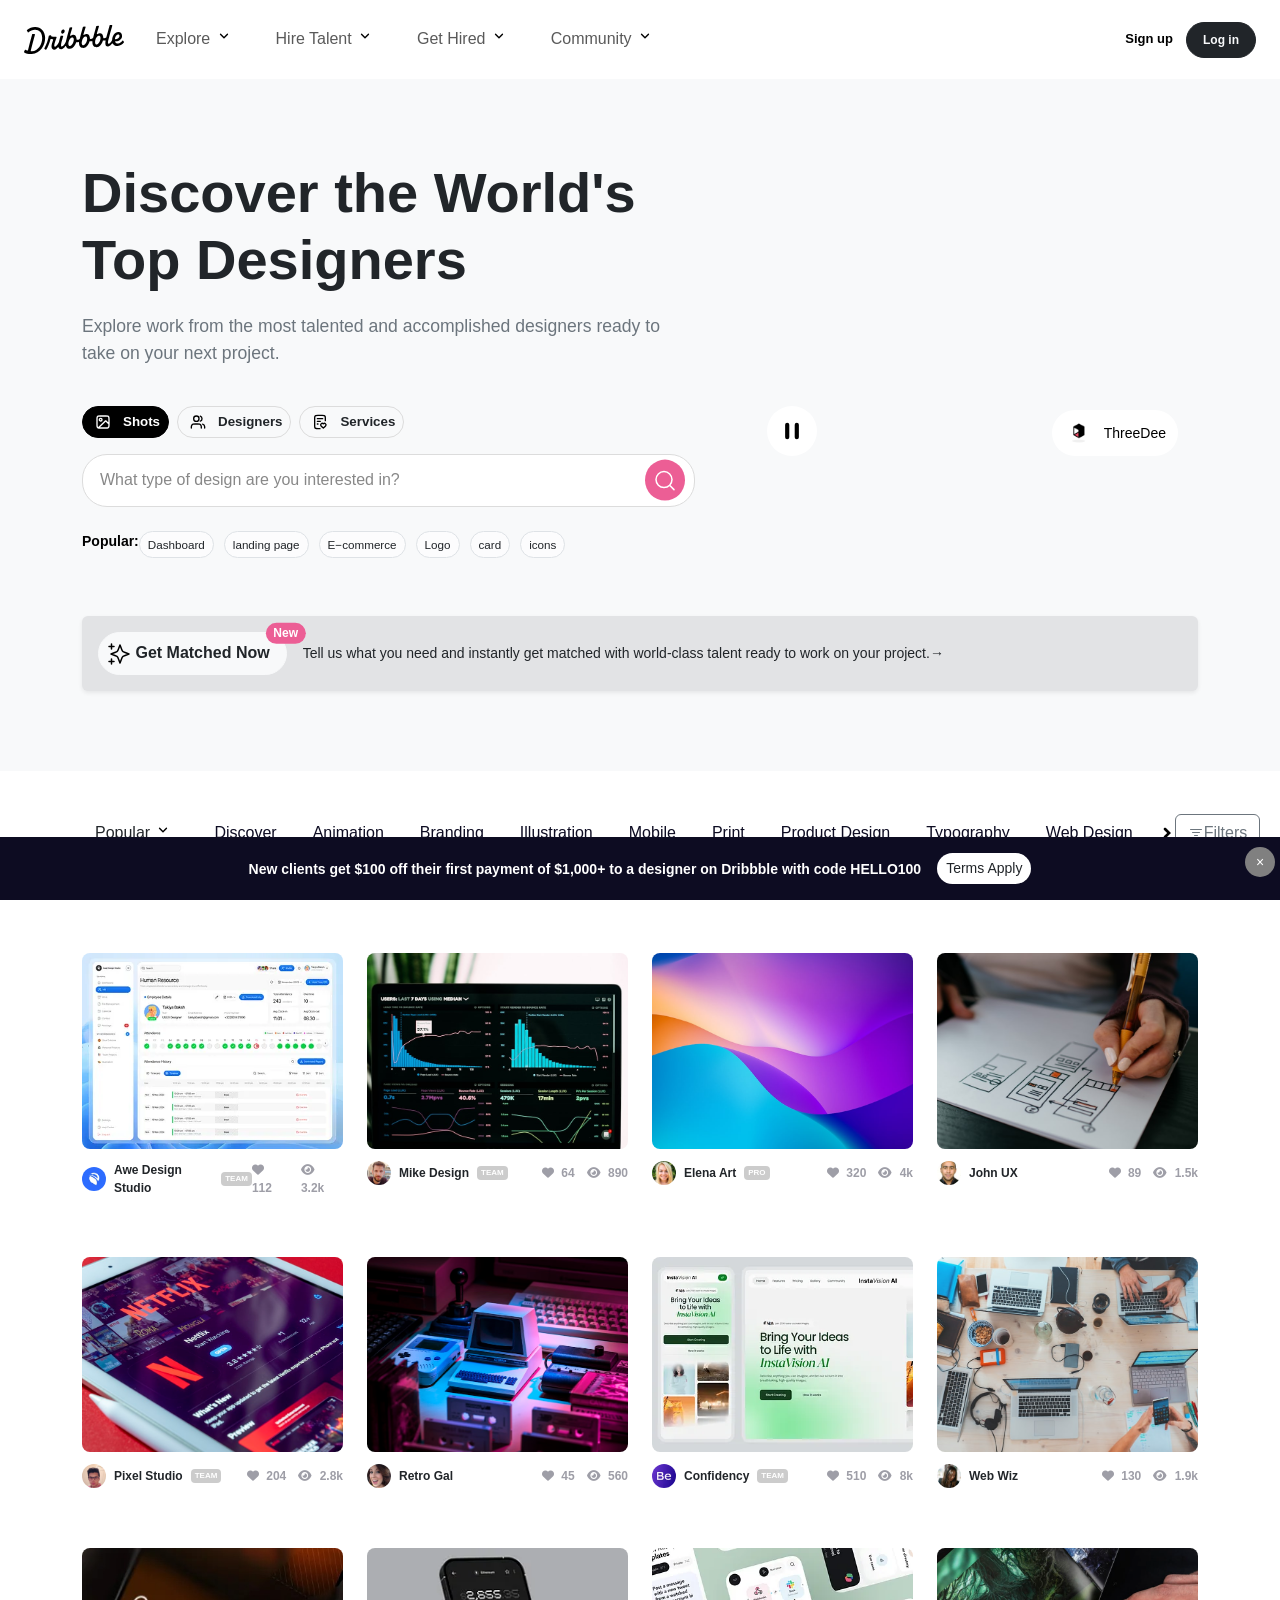
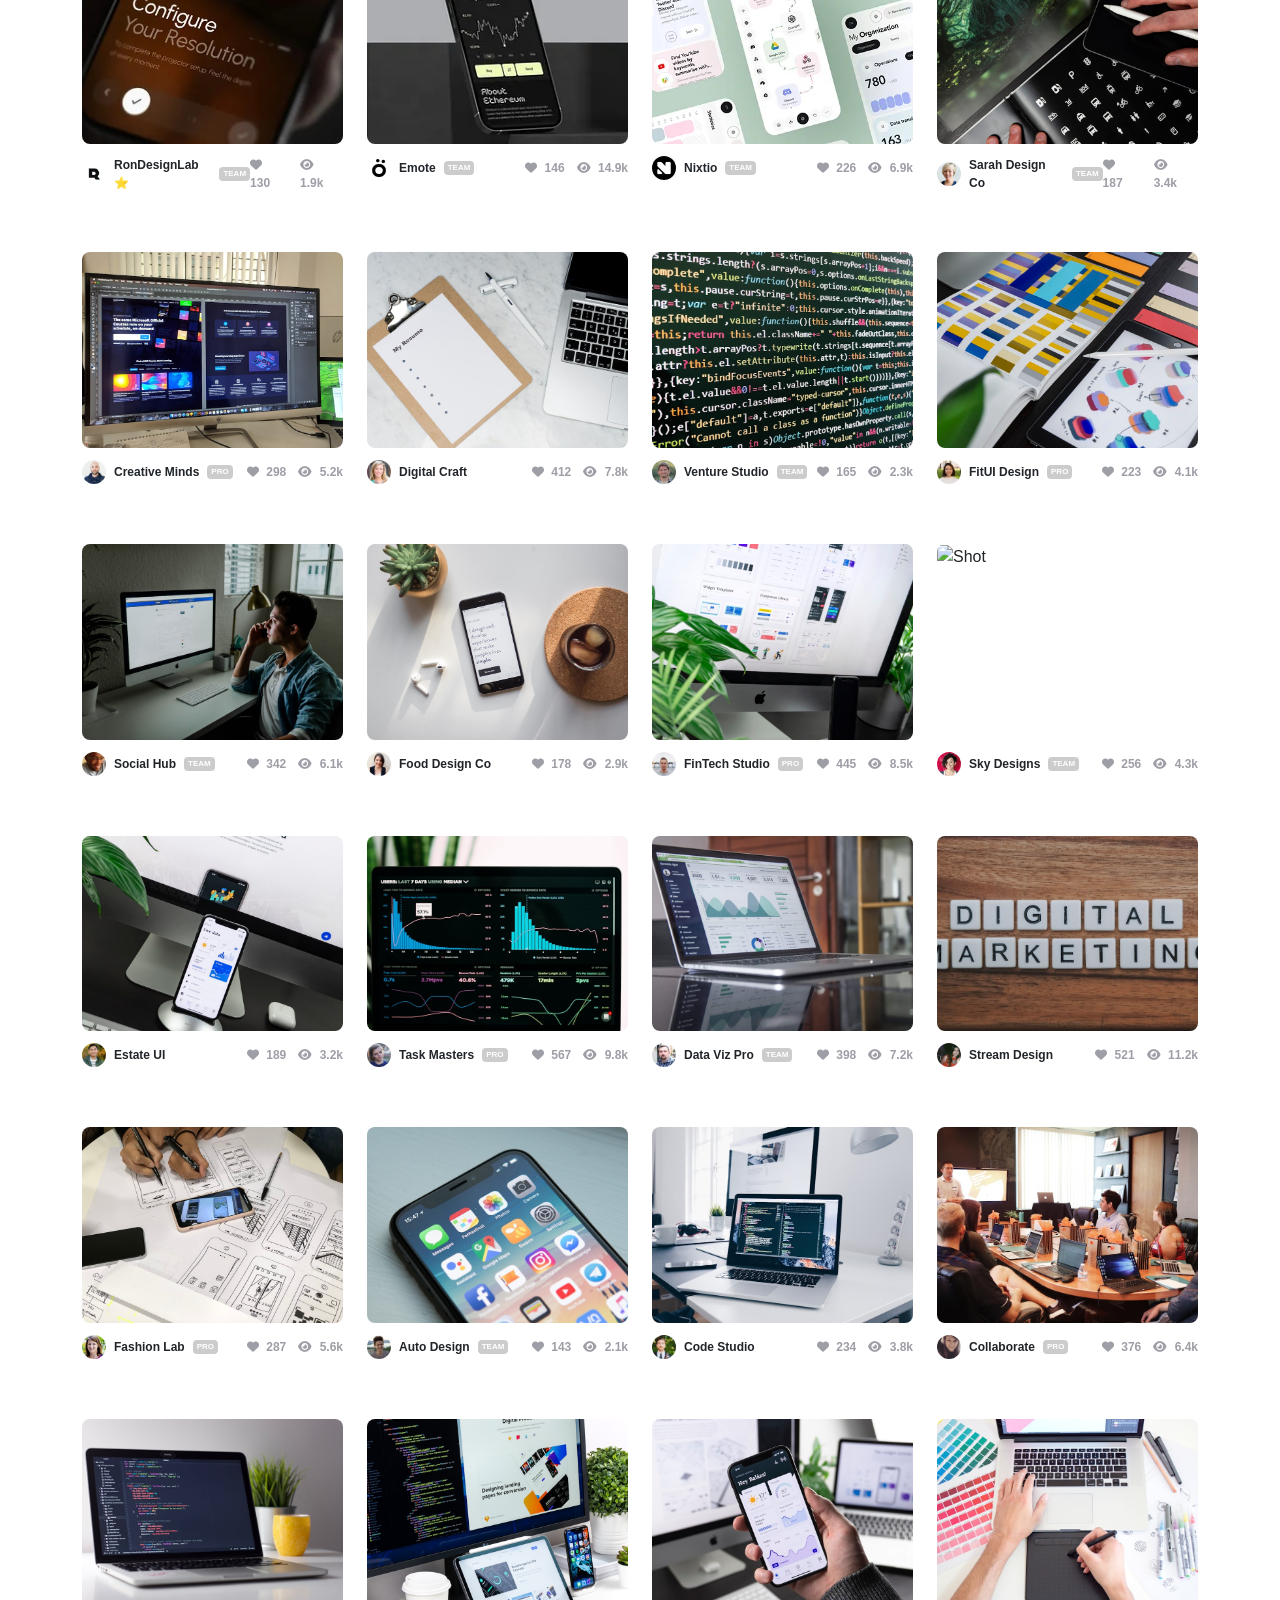
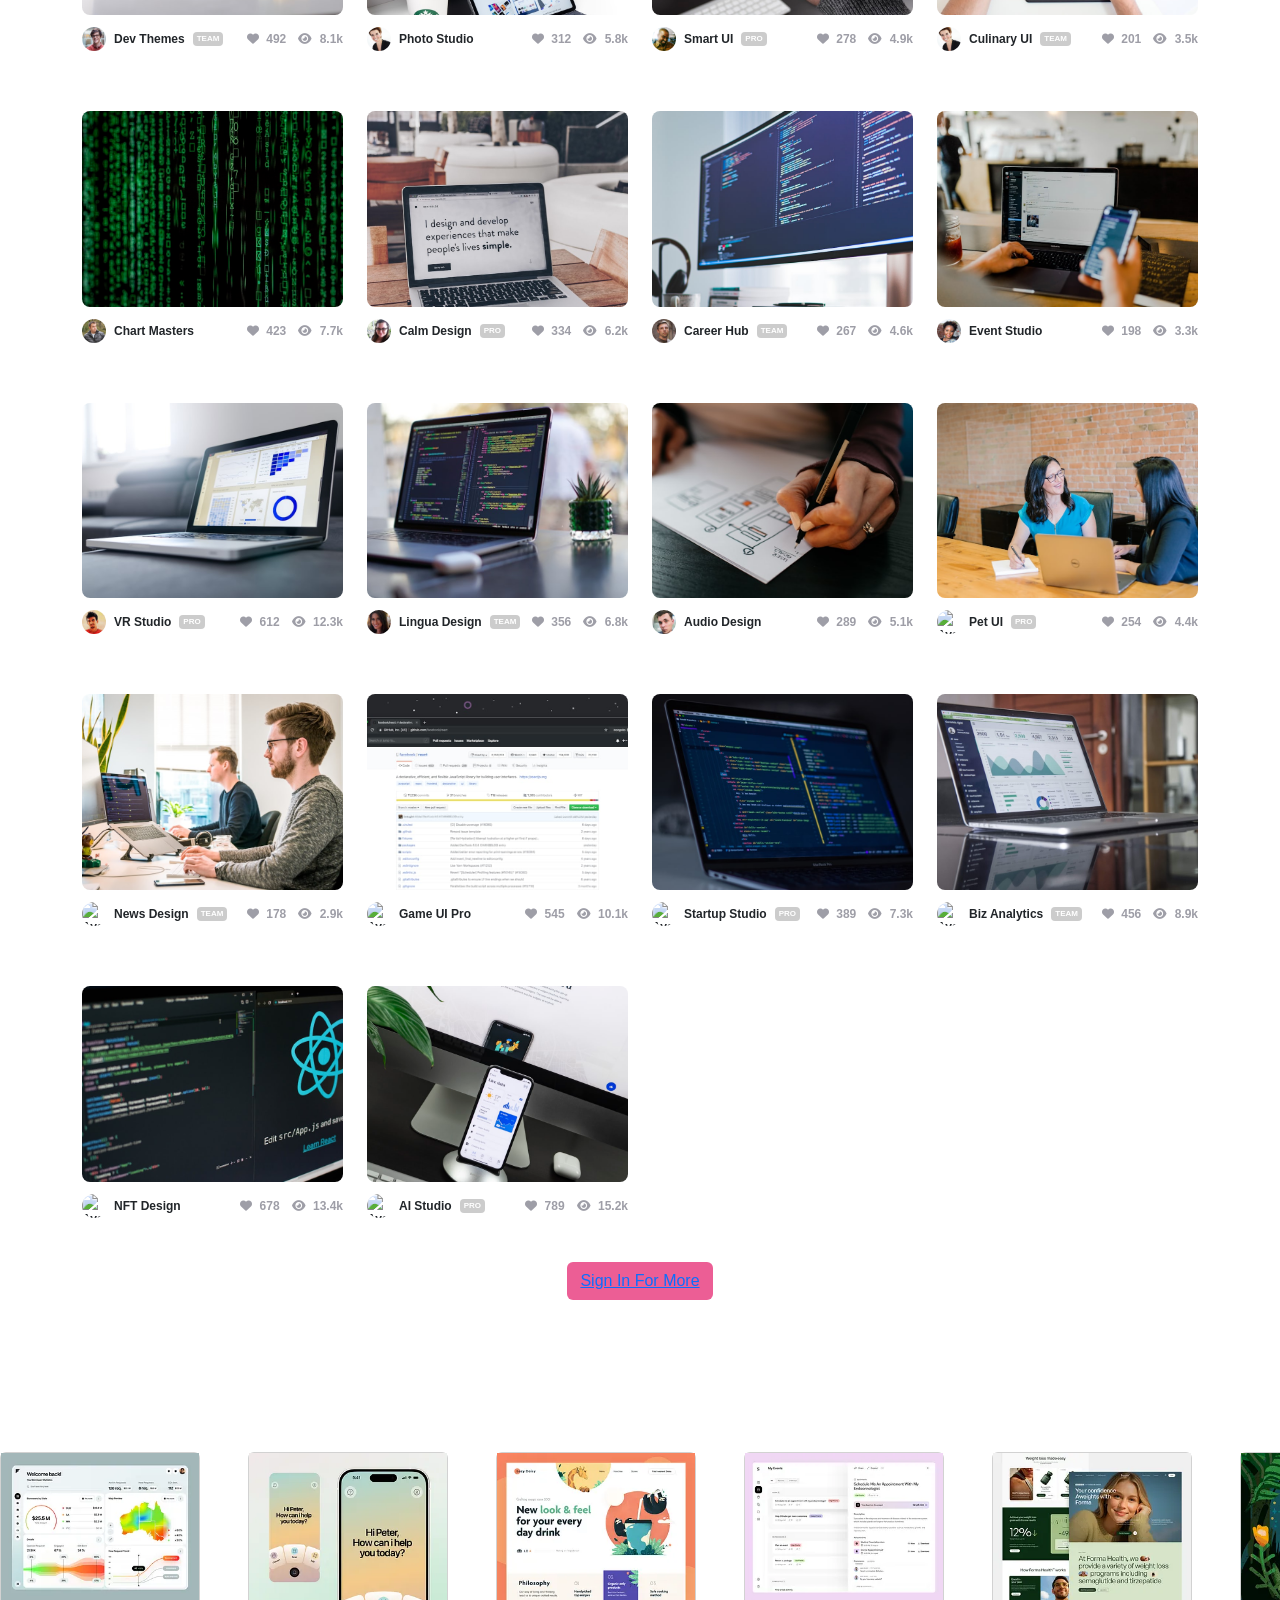
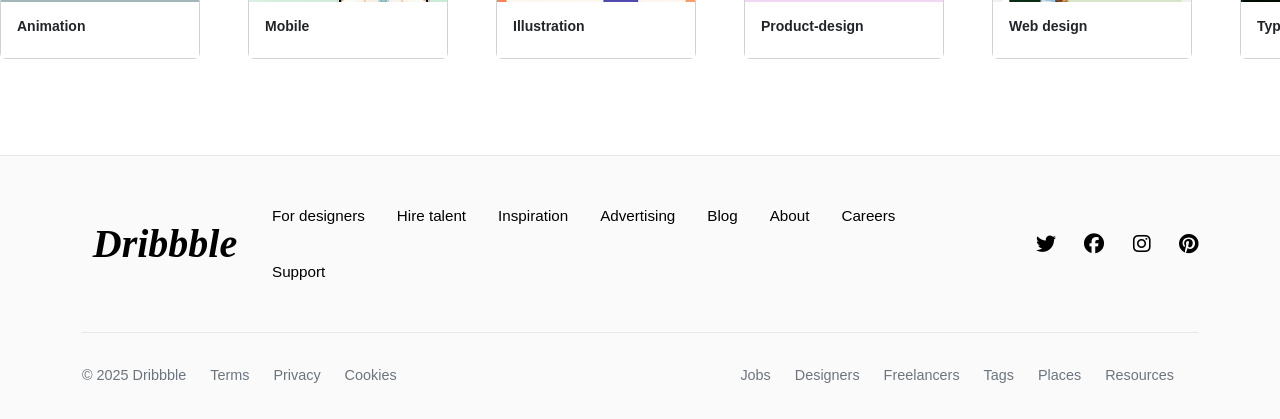
==== commit e684f536: "i fix the sigh in issues" ====
--- a/index.html
+++ b/index.html
@@ -556,7 +556,7 @@
             </button>
             <a class="navbar-brand d-flex" href="index.html"><img src="images/logo.svg" alt="" width="100px"></a>
         </div> 
-         <a href="login.html" class="btn btn-dark fw-bold rounded-pill text-light px-3 py-2 ms-auto d-lg-none" style="font-size: 12px;">Log in</a>
+         <a href="signin.html" class="btn btn-dark fw-bold rounded-pill text-light px-3 py-2 ms-auto d-lg-none" style="font-size: 12px;">Log in</a>
             <div class="navbar-collapse collapse" id="navbarSupportedContent">
                 <ul class="navbar-nav mb-2 mb-lg-0 pe-4">
                    <li class="nav-item dropdown">
@@ -2300,7 +2300,7 @@
                 
             </div>
             
-           <button class="more-btn btn mx-auto d-block btn-pink  my-2">Sign In For More</button>
+           <button class="more-btn btn mx-auto d-block btn-pink  my-2"><a href="signin.html">Sign In For More</a></button>
         </div>
     </section>
 
--- a/style.css
+++ b/style.css
@@ -124,7 +124,6 @@
 }
 
 .search-box {
-    position: relative;
     max-width: 650px;
 }
 
@@ -563,4 +562,8 @@
                 border-bottom: 1px solid #ddd;
                 z-index: 1000;
             }
+
+            .search-box{
+                width: 100% !important;
+            }
         }
